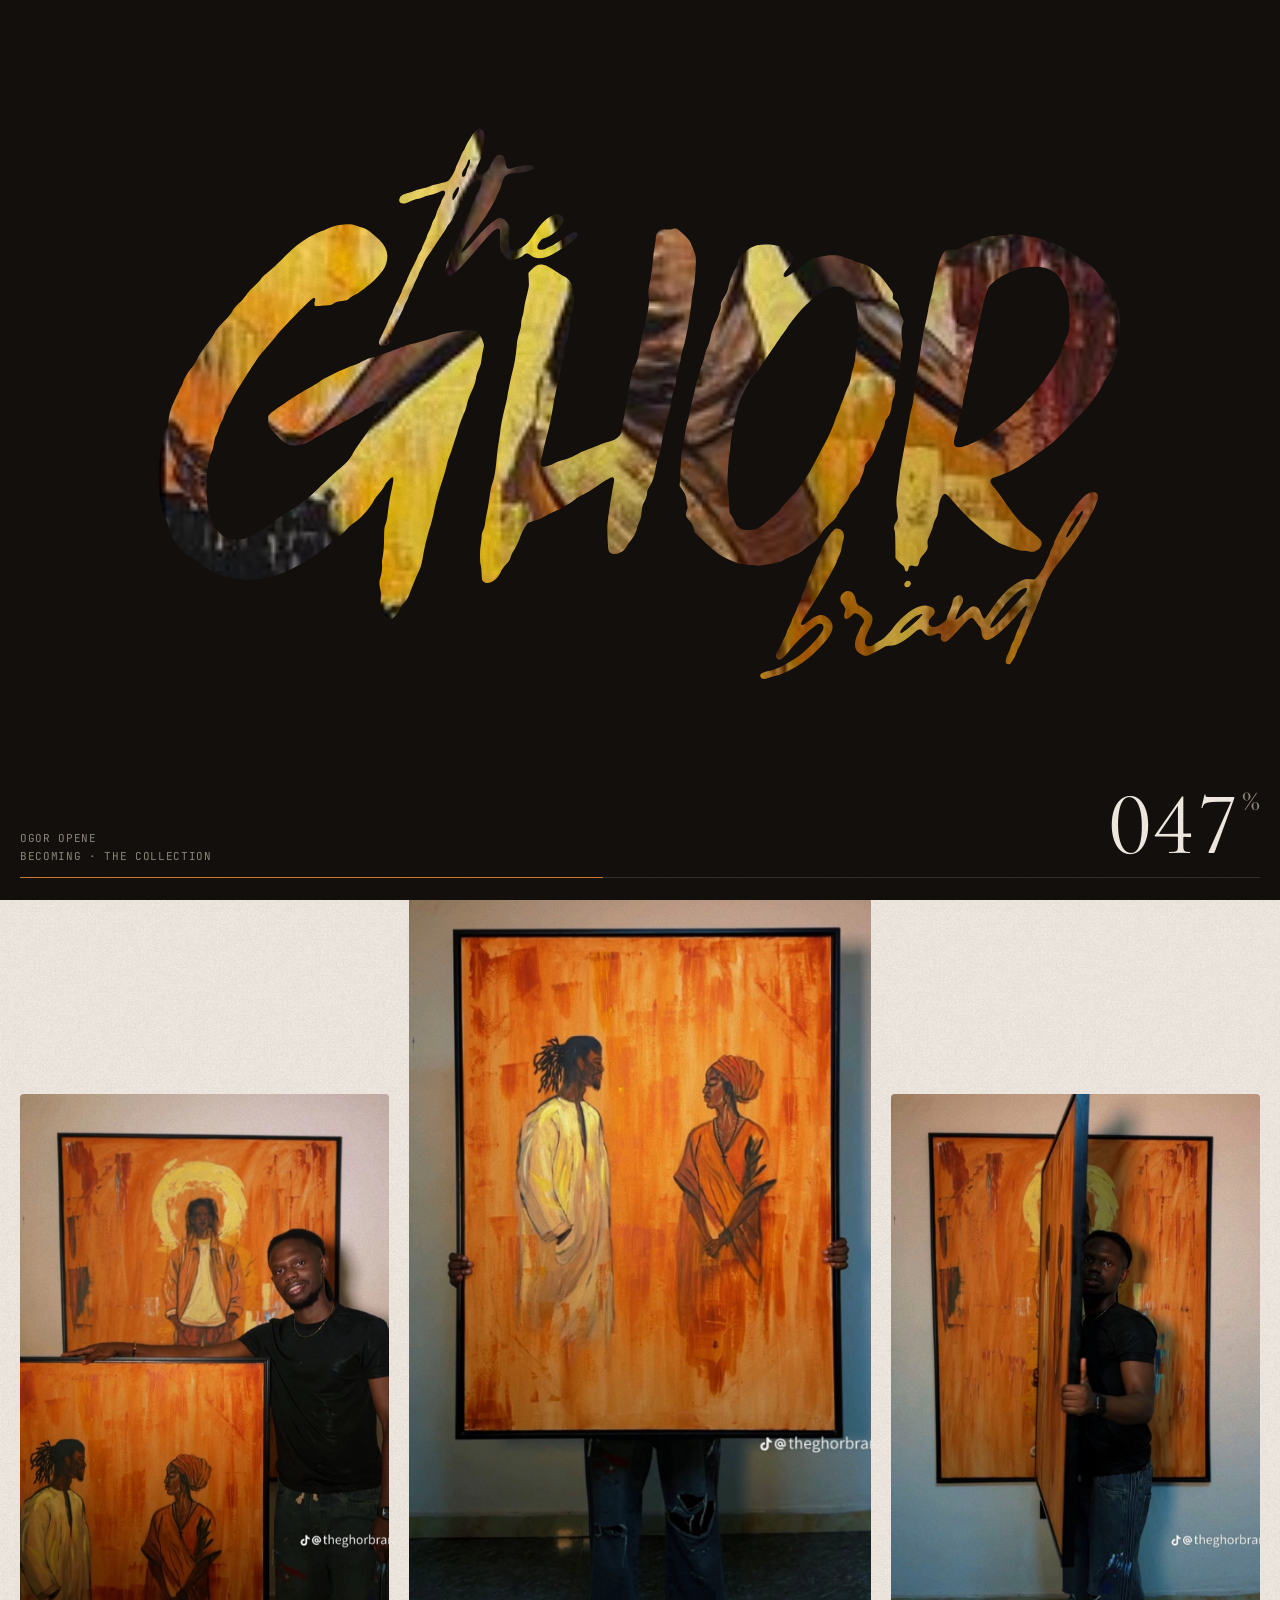
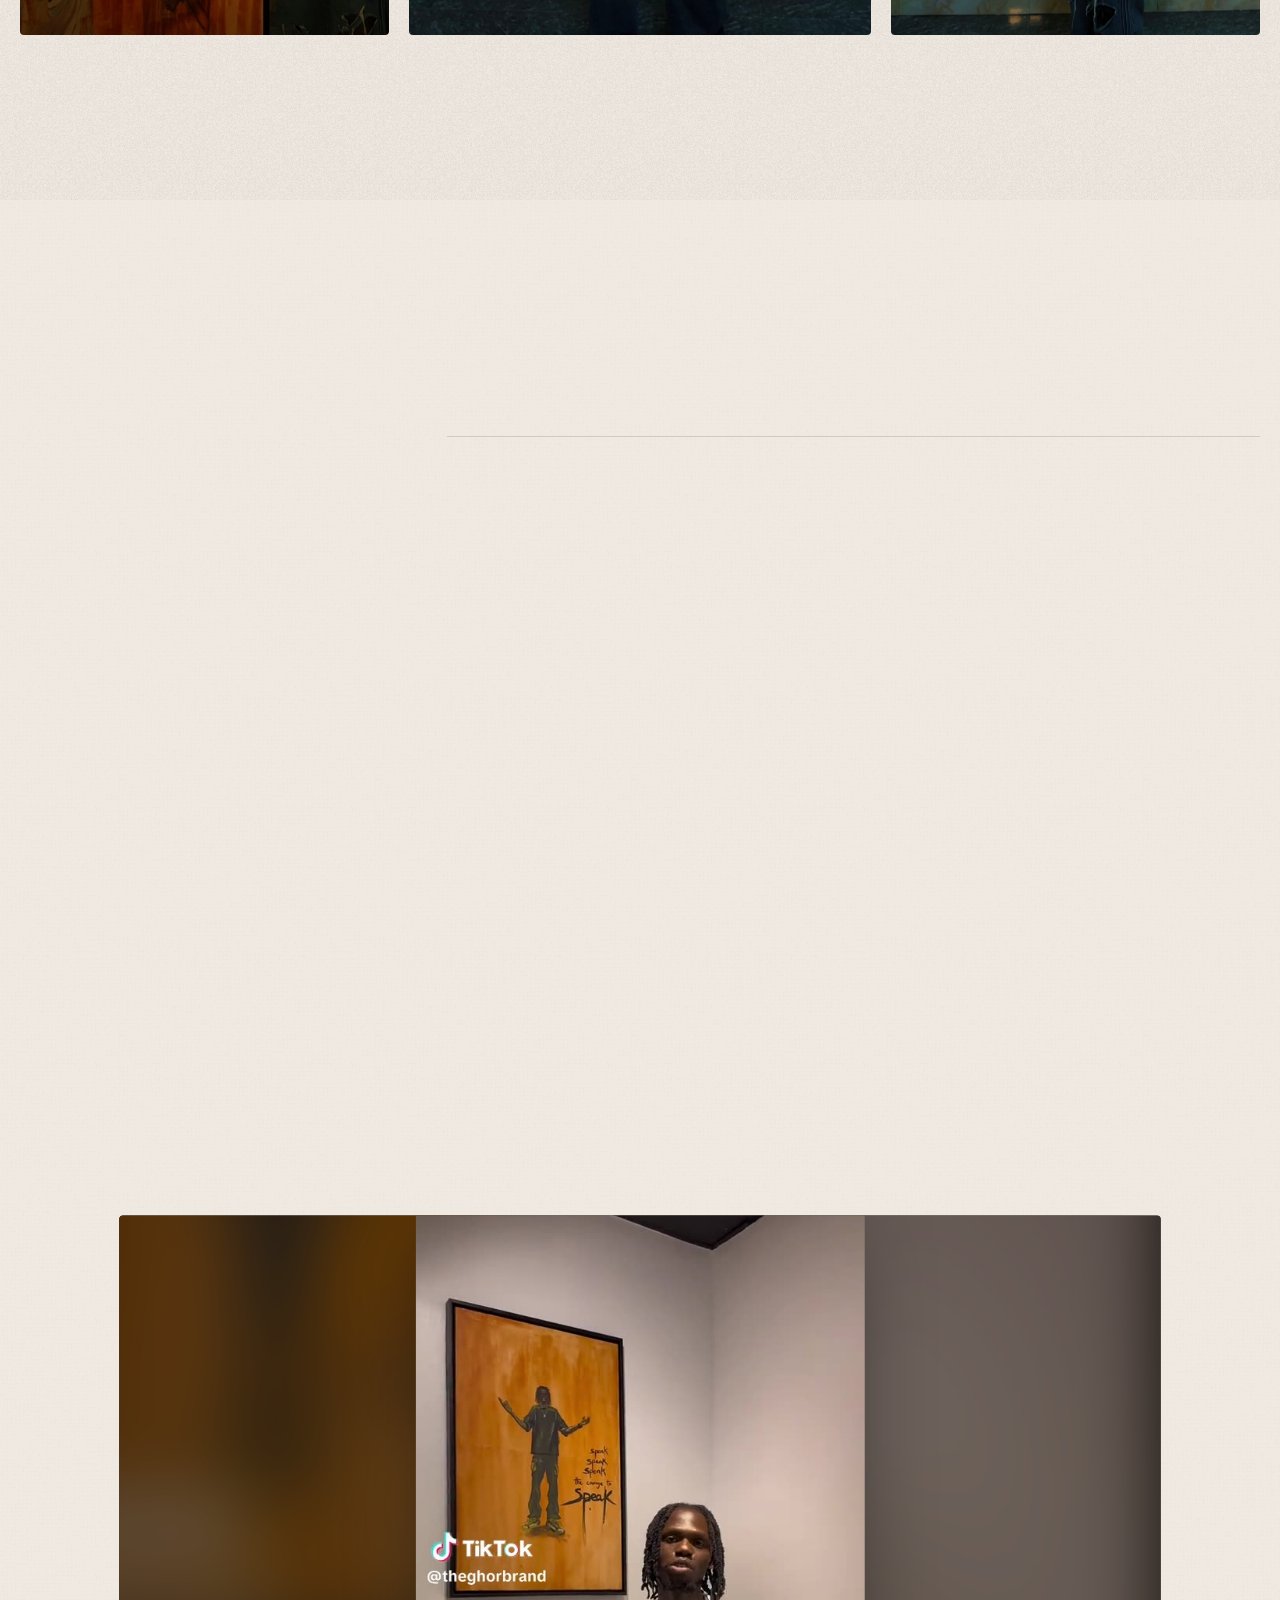
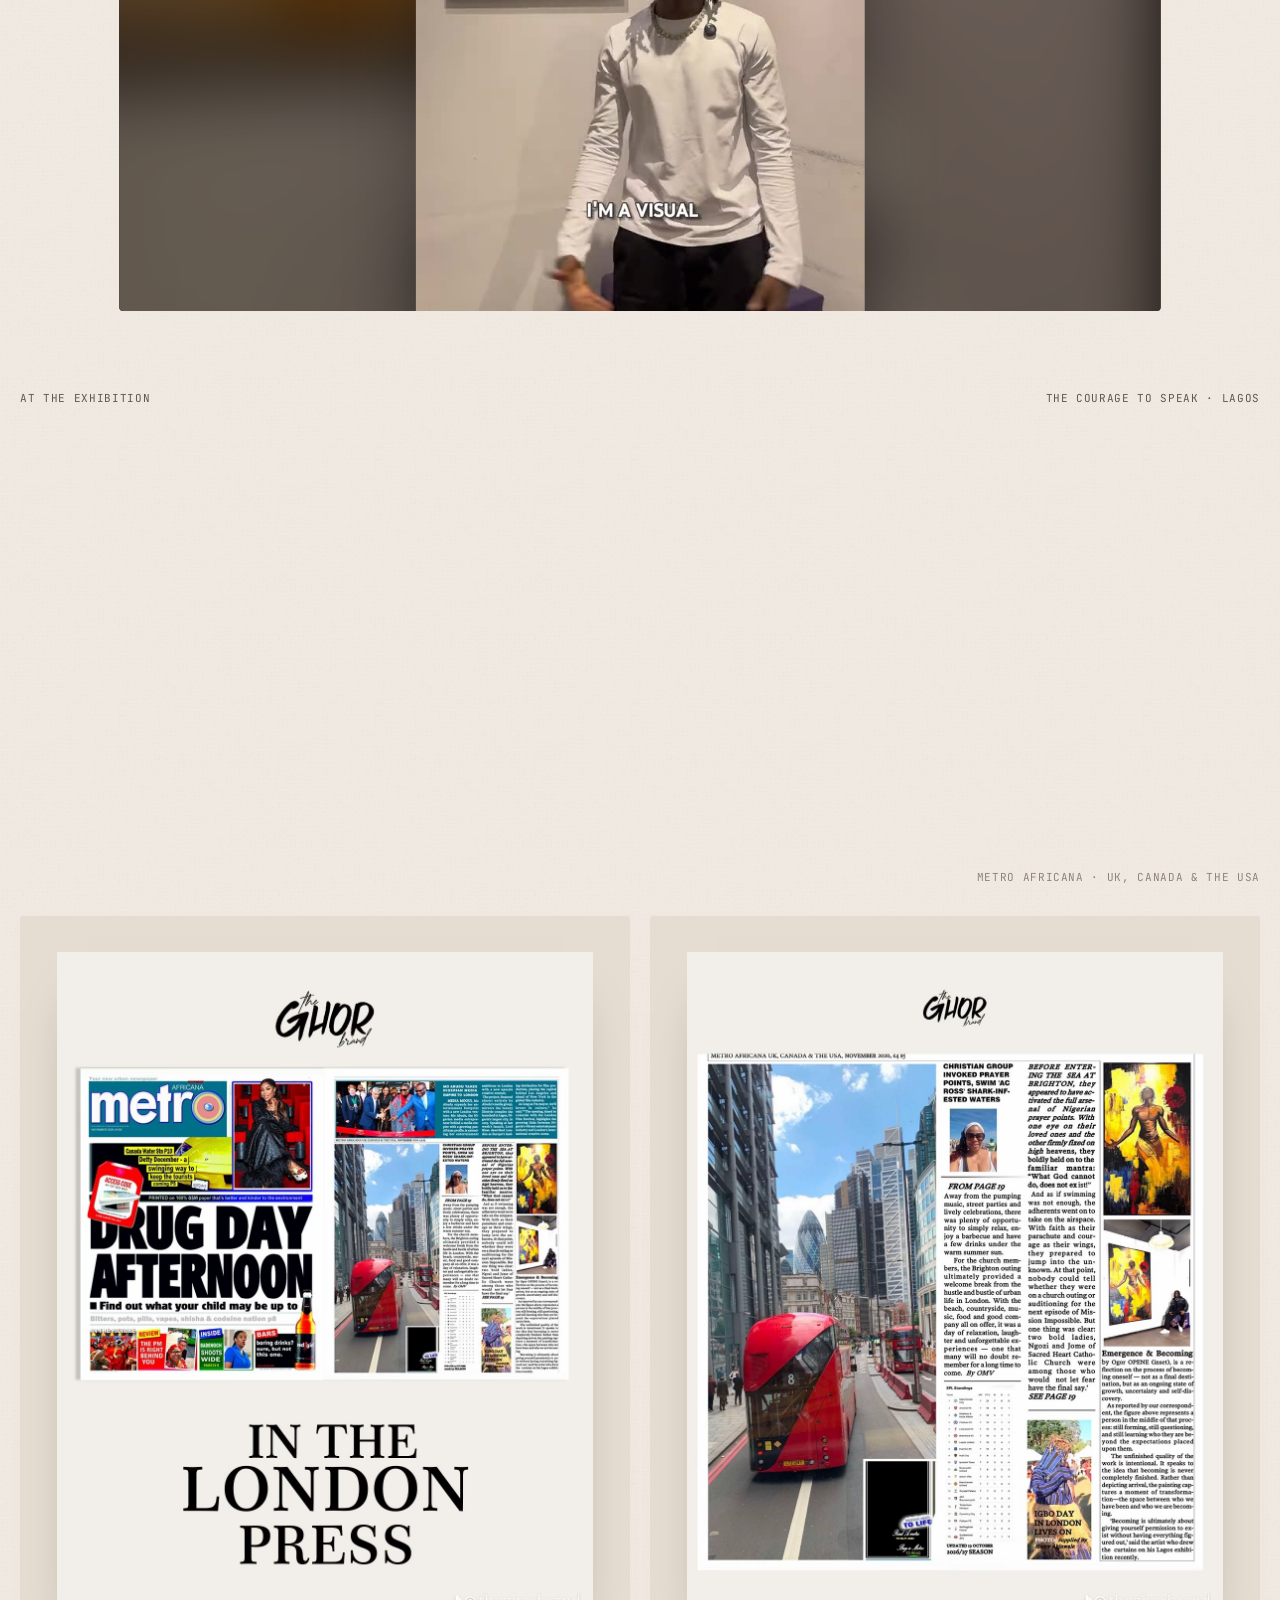
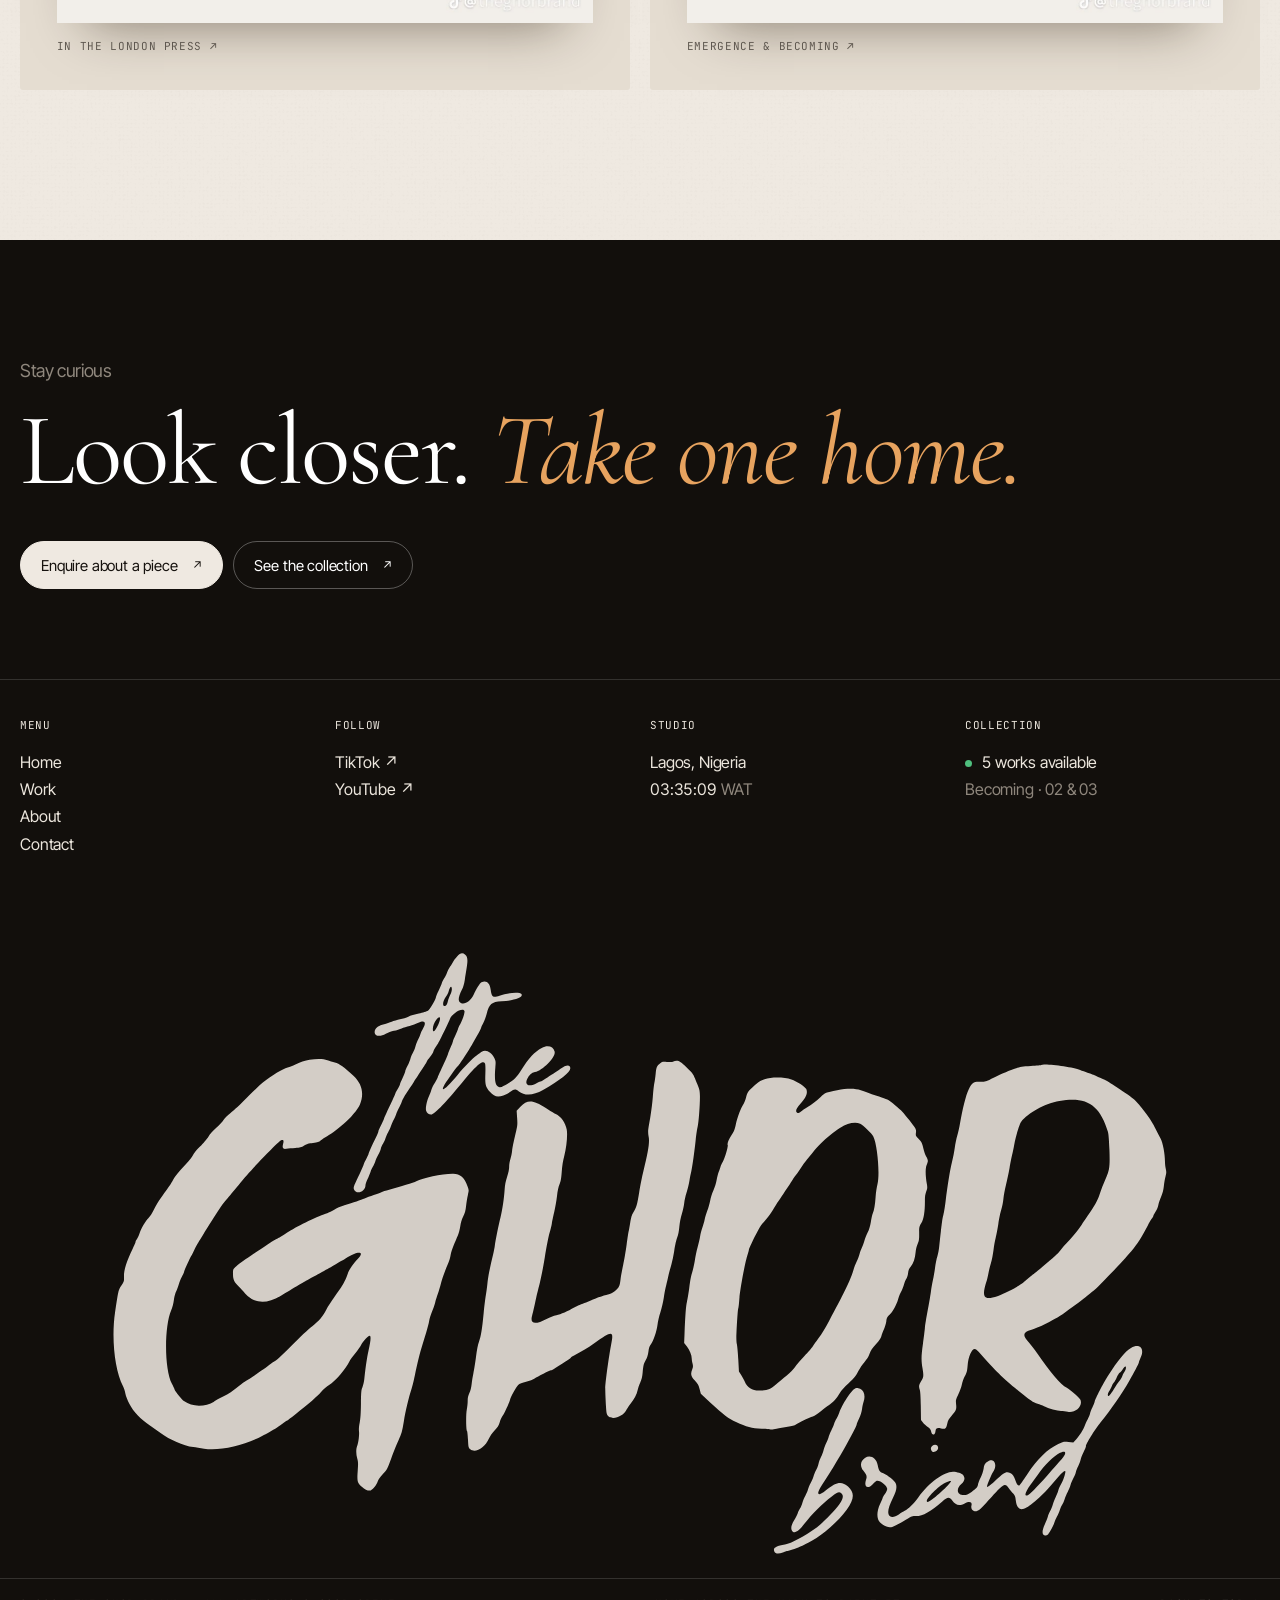
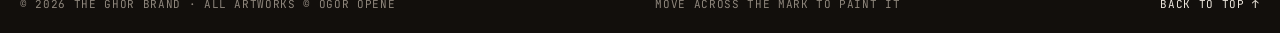
==== about.html @ 9067d816 "Build The Ghor Brand portfolio site Static site for Ogor Opene's Becoming collection: home, work (fi" ====
<!DOCTYPE html>
<html lang="en">
<head>
  <meta charset="utf-8" />
  <meta name="viewport" content="width=device-width, initial-scale=1" />
  <title>About | The Ghor Brand</title>
  <meta name="description" content="About Ogor Opene (The Ghor Brand): a Nigerian visual artist making contemporary African art about identity, growth and the human experience." />
  <meta property="og:title" content="About | The Ghor Brand" />
  <meta property="og:description" content="About Ogor Opene (The Ghor Brand): a Nigerian visual artist making contemporary African art about identity, growth and the human experience." />
  <meta property="og:image" content="/assets/works/the-in-between.jpg" />
  <meta name="theme-color" content="#16120e" />
  <link rel="icon" href="assets/brand/favicon.svg" type="image/svg+xml" />
  <script>(function(d,s){if(s.getItem("ghor-pt"))d.classList.add("pt-in");else if(!s.getItem("ghor-seen")&&!matchMedia("(prefers-reduced-motion: reduce)").matches)d.classList.add("preload");})(document.documentElement,sessionStorage);</script>
  <link rel="preconnect" href="https://fonts.googleapis.com" />
  <link rel="preconnect" href="https://fonts.gstatic.com" crossorigin />
  <link href="https://fonts.googleapis.com/css2?family=Cormorant+Garamond:ital,wght@0,400;0,500;1,400;1,500&family=Inter+Tight:wght@300;400;500&family=JetBrains+Mono:wght@400;500&display=swap" rel="stylesheet" />
  <link rel="stylesheet" href="styles.css" />
</head>
<body data-page="about">
  <main>
    <section class="ab-hero">
      <p class="eyebrow" data-split="wipe">About · Ogor Opene</p>
      <h1 class="ab-title" data-split="wipe" style="margin-top:28px">Still forming. <em>Still questioning.</em></h1>
      <div class="ab-lead-wrap">
        <p class="label" data-split="wipe">The artist</p>
        <p class="about-lead" data-split="fill">The Ghor Brand is the studio of Ogor Opene, a Nigerian visual artist making contemporary African art about identity, growth and the human experience. His figures are caught mid-transformation, somewhere between who they have been and who they are becoming.</p>
      </div>
    </section>

    <section class="ab-photos">
      <figure class="ab-ph" data-reveal style="--i:0"><div class="ab-ph-in" data-parallax="0.06"><img src="assets/media/studio-right-on-time.jpg" alt="Ogor Opene with Right On Time and a two-figure painting" loading="lazy" /></div></figure>
      <figure class="ab-ph tall" data-reveal style="--i:1"><div class="ab-ph-in" data-parallax="0.06"><img src="assets/media/studio-hold.jpg" alt="Ogor Opene holding an orange two-figure painting" loading="lazy" /></div></figure>
      <figure class="ab-ph" data-reveal style="--i:2"><div class="ab-ph-in" data-parallax="0.06"><img src="assets/media/studio-reveal.jpg" alt="Ogor Opene turning a canvas to the wall" loading="lazy" /></div></figure>
    </section>

    <section class="stats" aria-label="At a glance">
      <div class="stat fade" data-reveal><div class="stat-n"><span data-count="80.4" data-suffix="K">0</span></div><p class="stat-l">Likes on TikTok</p></div>
      <div class="stat fade" data-reveal><div class="stat-n"><span data-count="1333" data-sep>0</span></div><p class="stat-l">Followers watching the process</p></div>
      <div class="stat fade" data-reveal><div class="stat-n"><span data-count="9" data-pad="2">00</span></div><p class="stat-l">Works in <em>Becoming</em></p></div>
      <div class="stat fade" data-reveal><div class="stat-n"><span data-count="1" data-pad="2">00</span></div><p class="stat-l">Feature in the London press</p></div>
    </section>

    <section class="roles">
      <div><p class="label" data-split="wipe">The work</p></div>
      <div class="roles-list">
        <div class="role" data-reveal><span class="mono">01</span><h3>Identity</h3><p>Who we are is not fixed. The paintings ask who we might still become.</p></div>
        <div class="role" data-reveal><span class="mono">02</span><h3>Growth</h3><p>Becoming as an ongoing state: uncertain, unfinished and honest about it.</p></div>
        <div class="role" data-reveal><span class="mono">03</span><h3>Silence</h3><p>The expectations we inherit, and the things we learn not to say.</p></div>
        <div class="role" data-reveal><span class="mono">04</span><h3>Courage</h3><p>The moment you decide that what comes after speaking is worth the risk.</p></div>
        <div class="role" data-reveal><span class="mono">05</span><h3>Material</h3><p>Acrylic, nylon and thick impasto, built up so the surface carries the story too.</p></div>
      </div>
    </section>

    <section class="studio">
      <div class="studio-frame" id="studio-frame">
        <video class="studio-bg" autoplay muted loop playsinline preload="metadata" poster="assets/media/exhibition-poster.jpg" aria-hidden="true"><source src="assets/media/exhibition.mp4" type="video/mp4" /></video>
        <video class="studio-v" autoplay muted loop playsinline preload="metadata" poster="assets/media/exhibition-poster.jpg"><source src="assets/media/exhibition.mp4" type="video/mp4" /></video>
      </div>
      <div class="studio-cap mono"><span>At the exhibition</span><span>The Courage to Speak · Lagos</span></div>
    </section>

    <section class="practice">
      <p class="label" data-split="wipe">Practice</p>
      <div class="practice-cols">
        <p data-split="wipe">The unfinished quality of the work is intentional. Rather than depicting arrival, each painting captures a moment of transformation: the space between who we have been and who we are becoming.</p>
        <p data-split="wipe">The process is shared openly, from a blank canvas to the final layer, with a community on TikTok and YouTube. <em>Becoming</em> has been released in drops, with work exhibited in Lagos and featured by Metro Africana in London.</p>
      </div>
    </section>

    <section class="press-strip">
      <div class="sec-head">
        <h2 class="h2" data-split="wipe">In the press</h2>
        <span class="mono" style="color:var(--muted)">Metro Africana · UK, Canada &amp; the USA</span>
      </div>
      <div class="press-row">
        <a class="press-card" href="assets/media/press-london.jpg" target="_blank" rel="noopener" data-reveal><img src="assets/media/press-london.jpg" alt="The Ghor Brand in the London press: Metro" loading="lazy" /><span class="mono">In the London press ↗</span></a>
        <a class="press-card" href="assets/media/press-metro.jpg" target="_blank" rel="noopener" data-reveal><img src="assets/media/press-metro.jpg" alt="Metro Africana feature: Emergence &amp; Becoming by Ogor Opene" loading="lazy" /><span class="mono">Emergence &amp; Becoming ↗</span></a>
      </div>
    </section>
  </main>

  <div id="app-footer"></div>

  <script src="assets/vendor/lenis.min.js"></script>
  <script src="assets/js/data.js"></script>
  <script src="assets/js/core.js"></script>
  <script src="assets/js/about.js"></script>
</body>
</html>
---- styles.css ----
/* =========================================================
   The Ghor Brand: styles (all pages)
   Gallery paper, bronze and ochre, a classical serif for titles.
   Signature easing: cubic-bezier(.771,.029,.189,1.007)
   ========================================================= */
:root {
  --ink: #16120e;
  --dark: #120f0c;
  --grey: #5e574f;
  --muted: #8d847a;
  --soft: #cfc5b8;
  --line: rgba(22, 18, 14, .14);
  --tag: rgba(22, 18, 14, .07);
  --paper: #efe9e1;
  --wall: #e5ddd1;
  --bronze: #94704f;
  --ochre: #d3792a;
  --live: #4fbf7e;
  --pad: 20px;
  --headH: 64px;
  --ease: cubic-bezier(.771, .029, .189, 1.007);
  --expo: cubic-bezier(.19, 1, .22, 1);
  --sans: "Inter Tight", "Helvetica Neue", Helvetica, Arial, sans-serif;
  --serif: "Cormorant Garamond", "Cormorant", Georgia, "Times New Roman", serif;
  --mono: "JetBrains Mono", ui-monospace, Menlo, monospace;
  --logo: url("assets/brand/ghor-logo.svg");
  --logoR: 1595 / 917;
}

@property --hovp { syntax: "<number>"; inherits: false; initial-value: 0; }
@property --fill { syntax: "<number>"; inherits: false; initial-value: 0; }

* { box-sizing: border-box; margin: 0; padding: 0; }
html { -webkit-text-size-adjust: 100%; scrollbar-width: none; }
html::-webkit-scrollbar { display: none; }
html.lenis, html.lenis body { height: auto; }
.lenis.lenis-smooth { scroll-behavior: auto !important; }
.lenis.lenis-stopped { overflow: hidden; }
body {
  font-family: var(--sans); color: var(--ink);
  background: var(--paper) url("assets/texture/canvas.png") repeat;
  background-size: 256px 256px;
  background-blend-mode: normal;
  letter-spacing: -0.01em;
  -webkit-font-smoothing: antialiased; -moz-osx-font-smoothing: grayscale;
}
img, video { display: block; max-width: 100%; }
[hidden] { display: none !important; }
a { color: inherit; text-decoration: none; }
button, input, select, textarea { font: inherit; color: inherit; }
button { background: none; border: 0; cursor: pointer; }
em { font-family: var(--serif); font-style: italic; }
.mono { font-family: var(--mono); font-size: 11px; letter-spacing: .06em; text-transform: uppercase; }
.label { color: var(--muted); font-size: 18px; letter-spacing: -0.02em; }
.h2 { font-family: var(--serif); font-size: clamp(34px, 3.4vw, 56px); font-weight: 400; letter-spacing: -0.02em; line-height: .98; }
.h2 em, .page-title em, .ab-title em, .ct-title em, .f-title em, .hero-title em, .piece-title em, .feature-title em { color: var(--bronze); }
.eyebrow { font-family: var(--mono); font-size: 11px; letter-spacing: .08em; text-transform: uppercase; color: var(--muted); }

/* ---------- The Ghor mark (SVG used as a mask so it takes currentColor) ---------- */
.logo {
  display: inline-block; aspect-ratio: var(--logoR); height: 40px; background: currentColor;
  -webkit-mask: var(--logo) center / contain no-repeat; mask: var(--logo) center / contain no-repeat;
}

/* ---------- Film grain ---------- */
.grain {
  position: fixed; inset: -100%; z-index: 200; pointer-events: none; opacity: .045; mix-blend-mode: multiply;
  background: url("assets/texture/grain.png") repeat; background-size: 180px;
  animation: grain .9s steps(6) infinite;
}
@keyframes grain {
  0% { transform: translate(0, 0); } 17% { transform: translate(-3%, 2%); } 33% { transform: translate(2%, -4%); }
  50% { transform: translate(-4%, -1%); } 67% { transform: translate(3%, 3%); } 83% { transform: translate(-1%, 4%); } 100% { transform: translate(0, 0); }
}

/* ---------- Buttons ---------- */
.btn {
  display: inline-flex; align-items: center; gap: 14px; height: 48px; padding: 0 20px;
  font-size: 15px; border-radius: 999px; white-space: nowrap;
  background: var(--ink); color: #fff; border: 1px solid var(--ink);
  transition: background-color .3s var(--ease), color .3s var(--ease), border-color .3s var(--ease);
}
.btn i { font-style: normal; font-size: 12px; transition: transform .5s var(--expo); }
.btn:hover i { transform: translate(3px, -3px); }
.btn:hover { background: var(--bronze); border-color: var(--bronze); }
.btn-ghost { background: transparent; color: var(--ink); border-color: var(--line); }
.btn-ghost:hover { background: var(--ink); border-color: var(--ink); color: #fff; }
.btn-light { background: var(--paper); color: var(--ink); border-color: var(--paper); }
.btn-light:hover { background: var(--ochre); border-color: var(--ochre); color: #fff; }
.btn-ghost-light { background: transparent; color: #fff; border-color: rgba(255,255,255,.3); }
.btn-ghost-light:hover { background: #fff; border-color: #fff; color: var(--ink); }
.btn-glass { background: rgba(255,255,255,.12); color: #fff; backdrop-filter: blur(10px); -webkit-backdrop-filter: blur(10px); border-color: rgba(255,255,255,.25); }
.btn-glass:hover { background: #fff; border-color: #fff; color: var(--ink); }

/* ---------- Line wipe ---------- */
.w { white-space: nowrap; }
.ln { display: block; position: relative; }
.ln-i {
  display: block;
  clip-path: inset(-0.2em -0.1em 105% -0.1em);
  transform: translateY(.18em);
  transition: clip-path 1.1s var(--ease), transform 1.1s var(--ease);
  transition-delay: calc(var(--i, 0) * 90ms + var(--d, 0ms));
}
.in .ln-i, .in.ln-i { clip-path: inset(-0.2em -0.1em -0.3em -0.1em); transform: none; }
[data-split="fill"] .ln { color: var(--soft); }
[data-split="fill"] .ln-f { position: absolute; inset: 0; color: var(--ink); pointer-events: none; clip-path: inset(-0.2em calc(100% - 100% * var(--fill)) -0.3em 0); }

/* ---------- Band hover ---------- */
.bnd-hov { display: inline-block; --b: .15; }
.bnd-hov.hov {
  --bB: calc(100% * var(--b)); --bS: calc(100% + 2 * var(--bB));
  clip-path: polygon(
    -10% calc(0% - var(--bB)), 110% calc(0% - var(--bB)),
    110% calc(var(--bS) * (var(--hovp) - 1.1) - var(--bB)), -10% calc(var(--bS) * (var(--hovp) - 1.1) - var(--bB)),
    -10% calc(var(--bS) * var(--hovp) - var(--bB)), 110% calc(var(--bS) * var(--hovp) - var(--bB)),
    110% calc(100% + var(--bB)), -10% calc(100% + var(--bB)));
  animation: bnd .8s var(--ease) forwards;
}
@keyframes bnd { from { --hovp: 0; } to { --hovp: 2.1; } }

[data-reveal].fade { opacity: 0; transform: translateY(24px); transition: opacity 1s var(--ease), transform 1s var(--ease); transition-delay: calc(var(--i, 0) * 90ms); }
[data-reveal].fade.in { opacity: 1; transform: none; }

/* ---------- Page transition ---------- */
.pt {
  position: fixed; inset: 0; z-index: 150; background: var(--dark); color: var(--paper); pointer-events: none;
  display: grid; place-items: center;
  clip-path: inset(100% 0 0 0);
}
.pt-logo { height: 64px; opacity: 0; transition: opacity .3s; }
.pt.cover { clip-path: inset(0 0 0 0); transition: clip-path .7s var(--ease); pointer-events: auto; }
.pt.cover .pt-logo { opacity: 1; transition-delay: .35s; }
html.pt-in .pt { clip-path: inset(0 0 0 0); }
html.pt-in .pt .pt-logo { opacity: 1; }
.pt.open { clip-path: inset(0 0 100% 0); transition: clip-path .9s var(--ease) .1s; }

/* ---------- Nav ---------- */
.nav {
  position: fixed; inset: 0 0 auto 0; z-index: 60; height: var(--headH);
  display: flex; justify-content: space-between; align-items: center;
  padding: 0 var(--pad); color: #fff; mix-blend-mode: difference;
  transition: transform .8s var(--ease), opacity .8s var(--ease);
}
.is-loading .nav { opacity: 0; transform: translateY(-10px); }
html.nav-hide .nav { transform: translateY(calc(-1 * var(--headH))); transition: transform .45s var(--ease); }
.nav-logo { display: block; line-height: 0; transition: transform .6s var(--expo); }
.nav-logo:hover { transform: rotate(-3deg) scale(1.04); }
.nav-logo .logo { height: 42px; }
.nav-toggle { display: inline-flex; align-items: center; gap: 12px; height: 40px; padding: 0 2px; font-size: 15px; color: inherit; }
.nav-toggle-t { display: inline-block; min-width: 44px; text-align: left; }
.burger { position: relative; width: 24px; height: 12px; display: block; }
.burger i { position: absolute; right: 0; height: 1.5px; background: currentColor; border-radius: 2px; transition: transform .6s var(--ease), width .5s var(--ease), top .5s var(--ease); }
.burger i:nth-child(1) { top: 0; width: 100%; }
.burger i:nth-child(2) { top: calc(100% - 1.5px); width: 62%; }
.nav-toggle:hover .burger i:nth-child(2) { width: 100%; }
.nav-toggle:hover .burger i:nth-child(1) { width: 62%; }
.menu-open .burger i { width: 100% !important; top: calc(50% - .75px); }
.menu-open .burger i:nth-child(1) { transform: rotate(45deg); }
.menu-open .burger i:nth-child(2) { transform: rotate(-45deg); }

/* ---------- Menu overlay ---------- */
.menu {
  position: fixed; inset: 0; z-index: 55; color: #f1ebe2; background: var(--dark);
  display: grid; grid-template-rows: 1fr auto auto; gap: 28px;
  padding: calc(var(--headH) + 28px) var(--pad) 22px;
  clip-path: inset(0 0 100% 0); visibility: hidden; overflow-y: auto; overscroll-behavior: contain;
  transition: clip-path .9s var(--ease), visibility 0s .9s;
}
.menu::before {
  content: ""; position: absolute; inset: -20%; z-index: -1; opacity: .25;
  background: radial-gradient(circle at 75% 40%, rgba(211,121,42,.6), transparent 55%), radial-gradient(circle at 15% 90%, rgba(148,112,79,.6), transparent 50%);
  filter: blur(40px);
}
.menu.open { clip-path: inset(0 0 0 0); visibility: visible; transition: clip-path .9s var(--ease), visibility 0s; }
.menu-grid { display: grid; grid-template-columns: 1.25fr 1fr; gap: 40px; min-height: 0; }
.menu-links { display: flex; flex-direction: column; justify-content: center; border-top: 1px solid rgba(255,255,255,.14); }
.menu-links a { display: grid; grid-template-columns: 56px 1fr auto; align-items: baseline; gap: 12px; padding: min(12px, 1.2vh) 0; border-bottom: 1px solid rgba(255,255,255,.14); transition: opacity .5s var(--ease); }
.menu-links a.dim { opacity: .28; }
.ml-i { color: #8f877d; }
.ml-t { display: block; font-family: var(--serif); font-size: clamp(44px, min(8.5vw, 11vh), 144px); letter-spacing: -0.02em; line-height: .95; padding-bottom: .06em; }
.ml-tt { display: inline-block; padding-right: .08em; clip-path: inset(-.2em -.3em 100% -.1em); transform: translateY(.35em); transition: clip-path 1s var(--ease), transform 1s var(--ease), translate .6s var(--expo); transition-delay: calc(.25s + var(--i) * 80ms), calc(.25s + var(--i) * 80ms), 0s; }
.menu.open .ml-tt { clip-path: inset(-.2em -.3em -.3em -.1em); transform: none; }
.menu-links a:hover .ml-tt { translate: 1.2rem 0; font-style: italic; }
.menu-links a.cur .ml-t::after { content: ""; display: inline-block; width: .12em; height: .12em; border-radius: 50%; background: var(--ochre); margin-left: .12em; vertical-align: .6em; }
.ml-s { color: #8f877d; opacity: 0; transform: translateY(8px); transition: opacity .6s var(--ease), transform .6s var(--ease); transition-delay: calc(.45s + var(--i) * 80ms); }
.menu.open .ml-s { opacity: 1; transform: none; }
.menu-preview { position: relative; min-height: 0; }
.mp { position: absolute; inset: 0; margin: 0; overflow: hidden; border-radius: 4px; clip-path: inset(100% 0 0 0 round 4px); transition: clip-path .9s var(--ease); background: #1d1813; }
.mp-bg { position: absolute; inset: -10%; background-size: cover; background-position: center; filter: blur(30px) brightness(.55) saturate(1.2); }
.mp img { position: absolute; inset: 8% 10%; width: 80%; height: 84%; object-fit: contain; transform: scale(1.1); filter: drop-shadow(0 30px 40px rgba(0,0,0,.5)); transition: transform 1.4s var(--ease); }
.mp figcaption { position: absolute; left: 14px; bottom: 12px; color: #fff; }
.menu.open .mp.act { clip-path: inset(0 0 0 0 round 4px); z-index: 1; transition-delay: .2s; }
.menu.open .mp.act img { transform: scale(1); transition-delay: .2s; }
.menu-strip { overflow: hidden; }
.menu-h { color: #8f877d; margin-bottom: 12px; }
.ms-row { display: grid; grid-template-columns: repeat(6, 1fr); gap: 10px; }
.ms { position: relative; display: block; height: clamp(70px, 14vh, 150px); overflow: hidden; border-radius: 3px; background: #241d17; opacity: 0; transform: translateY(24px); transition: opacity .8s var(--ease), transform .8s var(--ease); transition-delay: calc(.5s + var(--i) * 60ms); }
.menu.open .ms { opacity: 1; transform: none; }
.ms img { width: 100%; height: 100%; object-fit: cover; transition: scale .8s var(--ease); }
.ms span { position: absolute; left: 8px; bottom: 6px; right: 8px; color: #fff; font-size: 9.5px; opacity: 0; transform: translateY(4px); transition: opacity .4s var(--ease), transform .4s var(--ease); white-space: nowrap; overflow: hidden; text-overflow: ellipsis; text-shadow: 0 1px 8px rgba(0,0,0,.7); }
.ms:hover img { scale: 1.06; }
.ms:hover span { opacity: 1; transform: none; }
.menu-foot { display: flex; justify-content: space-between; align-items: center; gap: 16px 28px; flex-wrap: wrap; border-top: 1px solid rgba(255,255,255,.14); padding-top: 18px; opacity: 0; transition: opacity .8s var(--ease) .6s; }
.menu.open .menu-foot { opacity: 1; }
.mf-links, .mf-meta { display: flex; gap: 22px; flex-wrap: wrap; color: #d6cfc5; }
.mf-meta { color: #8f877d; }
.mf-meta [data-clock] { color: #d6cfc5; font-variant-numeric: tabular-nums; }

/* ---------- Preloader ---------- */
html.preload body::before { content: ""; position: fixed; inset: 0; z-index: 170; background: var(--dark); }
.pl { position: fixed; inset: 0; z-index: 180; background: var(--dark); color: #f1ebe2; display: grid; grid-template-rows: 1fr auto auto; padding: 22px var(--pad); clip-path: inset(0 0 0 0); }
.pl.wipe { clip-path: inset(0 0 100% 0); transition: clip-path 1.05s var(--ease); }
.pl-mark { align-self: center; justify-self: center; width: min(78vw, 62vh * 1.74); aspect-ratio: var(--logoR); position: relative; overflow: hidden; }
.pl-paint {
  position: absolute; inset: 0; background: var(--paint) center / cover no-repeat, var(--ochre);
  -webkit-mask: var(--logo) center / contain no-repeat; mask: var(--logo) center / contain no-repeat;
  transform: translateY(105%) rotate(4deg); transition: transform 1.2s var(--ease) .1s;
}
.pl.in .pl-paint { transform: none; }
.pl.out .pl-paint { transform: translateY(-110%) rotate(-3deg); transition: transform .9s var(--ease); }
.pl-foot { display: flex; justify-content: space-between; align-items: flex-end; gap: 20px; padding-bottom: 14px; opacity: 0; transition: opacity .8s var(--ease) .5s; }
.pl.in .pl-foot { opacity: 1; }
.pl.out .pl-foot { opacity: 0; transition: opacity .4s var(--ease); }
.pl-meta { display: flex; flex-direction: column; gap: 4px; color: #8f877d; }
.pl-count { font-family: var(--serif); font-size: clamp(48px, 7vw, 108px); line-height: .85; font-variant-numeric: tabular-nums lining-nums; }
.pl-pc { font-size: .35em; vertical-align: top; margin-left: .1em; color: #8f877d; }
.pl-bar { height: 1px; background: rgba(255,255,255,.14); overflow: hidden; }
.pl-bar i { display: block; height: 100%; background: var(--ochre); transform: scaleX(0); transform-origin: left; }

/* ---------- Home: intro / hero / reel ---------- */
.intro { position: relative; height: 230vh; }
.intro-pin { position: sticky; top: 0; height: 100vh; height: 100lvh; overflow: hidden; }
.hero {
  position: absolute; inset: 0; background: var(--dark); overflow: hidden; color: #fff;
  clip-path: inset(var(--ht, 0%) var(--hr, 0%) var(--hb, 0%) var(--hl, 0%) round var(--hrad, 0px));
}
.hero-bg { position: absolute; inset: -8%; width: 116%; height: 116%; object-fit: cover; filter: blur(38px) brightness(.5) saturate(1.25); }
.hero-shade { position: absolute; inset: 0; background: linear-gradient(90deg, rgba(18,15,12,.75), rgba(18,15,12,.15) 70%), linear-gradient(180deg, rgba(0,0,0,.25), transparent 30%, transparent 70%, rgba(0,0,0,.45)); }
.hero-film {
  position: absolute; right: 19vw; top: 50%; height: min(76vh, 760px); aspect-ratio: 9 / 16; overflow: hidden; border-radius: 6px;
  transform: translate3d(0, calc(-50% + var(--fy, 0px)), 0); box-shadow: 0 40px 80px -30px rgba(0,0,0,.7);
  opacity: 0; transition: opacity 1.2s var(--ease) .3s;
}
html:not(.is-loading) .hero-film { opacity: 1; }
.hero-video { width: 100%; height: 100%; object-fit: cover; }
.hero-film-cap { position: absolute; left: 12px; bottom: 10px; color: rgba(255,255,255,.85); }
.hero-content { position: absolute; left: var(--pad); bottom: 13vh; width: min(52vw, 800px); display: flex; flex-direction: column; align-items: flex-start; gap: 26px; }
.hero-eyebrow { font-family: var(--mono); font-size: 11px; letter-spacing: .1em; text-transform: uppercase; color: rgba(255,255,255,.75); }
.hero-title { font-family: var(--serif); font-weight: 400; font-size: clamp(52px, 7.4vw, 128px); line-height: .9; letter-spacing: -0.025em; }
.hero-title em { color: #e7a35f; }
.hero-sub { font-size: clamp(17px, 1.4vw, 21px); line-height: 1.35; color: rgba(255,255,255,.8); max-width: 480px; }
.hero-btns { display: flex; gap: 10px; flex-wrap: wrap; opacity: 0; transform: translateY(14px); transition: opacity 1s var(--ease) .5s, transform 1s var(--ease) .5s; }
.hero-content.in .hero-btns { opacity: 1; transform: none; }
.hero-scroll { position: absolute; left: var(--pad); bottom: var(--pad); display: flex; align-items: center; gap: 10px; opacity: var(--so, 1); }
.hero-scroll i { display: block; width: 1px; height: 34px; background: rgba(255,255,255,.35); position: relative; overflow: hidden; }
.hero-scroll i::after { content: ""; position: absolute; inset: 0; background: #fff; animation: scrollLine 1.8s var(--ease) infinite; }
@keyframes scrollLine { 0% { transform: translateY(-100%); } 60%, 100% { transform: translateY(100%); } }
.reel {
  position: absolute; left: 0; top: 0; overflow: hidden; color: #fff; background: #1d1813;
  width: var(--rw, 168px); height: var(--rh, 210px);
  transform: translate3d(var(--rx, 0px), var(--ry, 0px), 0); border-radius: var(--rr, 2px);
  clip-path: inset(0 0 calc(100% * (1 - var(--rv, 1))) 0); transition: clip-path .9s var(--ease);
}
.is-loading .reel { --rv: 0; }
.reel-media { position: absolute; inset: 0; }
.rm { position: absolute; inset: 0; margin: 0; visibility: hidden; }
.rm.act { visibility: visible; }
.rm-bg { position: absolute; inset: -10%; background-size: cover; background-position: center; filter: blur(calc(6px + 26px * var(--rp, 0))) brightness(calc(.85 - .4 * var(--rp, 0))) saturate(1.2); }
.rm img { position: absolute; inset: calc(10% + 2% * var(--rp, 0)) 10%; width: 80%; height: calc(80% - 4% * var(--rp, 0)); object-fit: contain; filter: drop-shadow(0 30px 40px rgba(0,0,0,.45)); transform: scale(1.06); }
.rm.act img { animation: kb 2.6s linear forwards; }
@keyframes kb { from { transform: scale(1.06); } to { transform: scale(1); } }
.reel-label { position: absolute; z-index: 2; left: var(--pad); top: 18px; font-family: var(--serif); font-size: clamp(22px, 2.4vw, 36px); white-space: nowrap; opacity: var(--rl, 0); }
.reel-title { position: absolute; z-index: 2; left: var(--pad); bottom: 16px; opacity: var(--rl, 0); }
.reel-count { position: absolute; z-index: 2; right: 14px; top: 14px; opacity: var(--rl, 0); }

/* ---------- Stats ---------- */
.stats { display: grid; grid-template-columns: repeat(4, 1fr); gap: 20px; padding: 120px var(--pad) 0; }
.stat { border-top: 1px solid var(--ink); padding-top: 16px; }
.stat-n { font-family: var(--serif); font-size: clamp(56px, 7vw, 112px); line-height: .95; font-weight: 400; font-variant-numeric: tabular-nums lining-nums; }
.stat-l { margin-top: 10px; color: var(--grey); font-size: 15px; }

/* ---------- About teaser ---------- */
.about { display: grid; grid-template-columns: 1fr 2fr; gap: 20px; padding: 150px var(--pad) 160px; }
.about-cycle { position: relative; height: 20px; margin-top: 36px; font-size: 13px; color: var(--bronze); }
.about-cycle span { position: absolute; left: 0; top: 0; clip-path: inset(0 0 100% 0); transform: translateY(6px); transition: clip-path .7s var(--ease), transform .7s var(--ease); white-space: nowrap; }
.about-cycle span.act { clip-path: inset(0 0 -10% 0); transform: none; }
.about-cycle span.leave { clip-path: inset(100% 0 0 0); transform: translateY(-6px); }
.about-lead { font-family: var(--serif); font-size: clamp(30px, 3.3vw, 52px); line-height: 1.06; letter-spacing: -0.015em; max-width: 1000px; }
.about-sub { margin-top: 48px; font-size: clamp(18px, 1.6vw, 24px); line-height: 1.3; letter-spacing: -0.02em; color: var(--muted); max-width: 760px; }
.about-more { margin-top: 44px; }

/* ---------- Section heads ---------- */
.sec-head { display: flex; justify-content: space-between; align-items: flex-end; gap: 20px; padding: 0 var(--pad) 32px; flex-wrap: wrap; }
.sec-head .count { color: var(--muted); font-family: var(--mono); font-size: 11px; margin-left: 8px; vertical-align: top; }
.sec-k { color: var(--muted); margin-bottom: 14px; }

/* ---------- Currency switch ---------- */
.cur-switch { display: flex; gap: 2px; flex-wrap: wrap; }
.cur-switch .chip { height: 30px; padding: 0 10px; }

/* ---------- Cards: painting hung on a wall panel ---------- */
.work { padding: 0 0 140px; }
.grid { display: grid; grid-template-columns: repeat(3, 1fr); gap: 72px 20px; padding: 0 var(--pad); }
.grid-cta { display: flex; justify-content: center; padding-top: 80px; }
.card { cursor: pointer; display: block; }
.card-media { position: relative; overflow: hidden; background: var(--wall); aspect-ratio: 4 / 5; border-radius: 3px; clip-path: inset(100% 0 0 0 round 3px); transition: clip-path 1.3s var(--ease); }
.card.in .card-media { clip-path: inset(0 0 0 0 round 3px); }
.card-media::before { /* soft gallery light from above */
  content: ""; position: absolute; inset: 0; background: radial-gradient(ellipse 70% 45% at 50% 0%, rgba(255,250,240,.75), transparent 70%); pointer-events: none;
}
.card-wall { position: absolute; inset: 12% 15%; display: grid; place-items: center; transform: translate3d(0, var(--py, 0px), 0); }
.card-wall img { max-width: 100%; max-height: 100%; width: auto; height: auto; box-shadow: 0 1px 2px rgba(0,0,0,.12), 0 26px 40px -18px rgba(40,25,10,.55); transition: transform .9s var(--ease), box-shadow .9s var(--ease); }
.card:hover .card-wall img { transform: translateY(-6px) scale(1.025); box-shadow: 0 1px 2px rgba(0,0,0,.12), 0 40px 50px -20px rgba(40,25,10,.6); }
.card-info { display: flex; justify-content: space-between; align-items: flex-start; gap: 16px; padding-top: 18px; }
.card-info h3 { font-family: var(--serif); font-size: clamp(24px, 2vw, 32px); font-weight: 400; line-height: 1; transition: color .3s var(--ease); }
.card:hover .card-info h3 { color: var(--bronze); font-style: italic; }
.card-sub { color: var(--muted); margin-top: 8px; }
.card-price { font-family: var(--mono); font-size: 13px; white-space: nowrap; padding-top: 4px; }
.status { position: absolute; z-index: 2; top: 12px; left: 12px; font-family: var(--mono); font-size: 10px; letter-spacing: .08em; text-transform: uppercase; padding: 7px 10px 7px 22px; border-radius: 99px; background: rgba(239,233,225,.9); line-height: 1; }
.status::before { content: ""; position: absolute; left: 10px; top: 50%; width: 6px; height: 6px; margin-top: -3px; border-radius: 50%; background: var(--live); }
.status.s-sold { background: var(--ink); color: #fff; }
.status.s-sold::before { background: #c0392b; }
.status.s-enquire::before { background: var(--ochre); }
.dot { display: inline-block; width: 6px; height: 6px; border-radius: 50%; margin-right: 8px; vertical-align: 1px; background: var(--live); }
.dot.s-sold { background: #c0392b; } .dot.s-enquire { background: var(--ochre); }

/* ---------- Feature / press ---------- */
.feature { display: grid; grid-template-columns: 1fr 1fr; gap: 60px; padding: 0 var(--pad) 160px; align-items: center; }
.feature-art { display: block; }
.feature-wall { position: relative; background: var(--wall); border-radius: 3px; display: grid; place-items: center; padding: 9% 12%; overflow: hidden; }
.feature-wall::before { content: ""; position: absolute; inset: 0; background: radial-gradient(ellipse 70% 40% at 50% 0%, rgba(255,250,240,.8), transparent 70%); }
.feature-wall img { position: relative; max-height: 74vh; width: auto; box-shadow: 0 1px 2px rgba(0,0,0,.12), 0 40px 60px -26px rgba(40,25,10,.6); transition: transform 1s var(--ease); }
.feature-art:hover img { transform: scale(1.02); }
.feature-cap { display: block; color: var(--muted); margin-top: 12px; }
.feature-art .feature-wall { clip-path: inset(100% 0 0 0 round 3px); transition: clip-path 1.3s var(--ease); }
.feature-art.in .feature-wall { clip-path: inset(0 0 0 0 round 3px); }
.feature-title { font-family: var(--serif); font-weight: 400; font-size: clamp(48px, 5.6vw, 96px); line-height: .92; letter-spacing: -0.02em; margin: 22px 0 30px; }
.feature-body { font-size: 18px; line-height: 1.5; color: #3d3833; max-width: 540px; }
.feature-quote { font-family: var(--serif); font-style: italic; font-size: clamp(26px, 2.4vw, 38px); line-height: 1.12; margin-top: 36px; padding-left: 22px; border-left: 2px solid var(--ochre); max-width: 600px; }
.feature-meta { color: var(--muted); margin-top: 18px; padding-left: 24px; }
.feature-btns { display: flex; gap: 10px; flex-wrap: wrap; margin-top: 40px; }

/* ---------- Studio films ---------- */
.films { padding: 0 0 160px; }
.films-row { display: grid; grid-template-columns: repeat(3, 1fr); gap: 20px; padding: 0 var(--pad); }
.film { margin: 0; }
.film-frame { aspect-ratio: 9 / 16; max-height: 82vh; overflow: hidden; border-radius: 4px; background: #1d1813; }
.film video { width: 100%; height: 100%; object-fit: cover; transition: scale 1s var(--ease); }
.film:hover video { scale: 1.03; }
.film figcaption { display: flex; gap: 14px; align-items: baseline; padding-top: 14px; font-size: 16px; }
.film figcaption .mono { color: var(--muted); }

/* ---------- Statements (dark slider) ---------- */
.testi { position: relative; height: 100vh; min-height: 680px; color: #fff; background: var(--dark); overflow: hidden; }
.testi-bgs { position: absolute; inset: 0; }
.testi-bg { position: absolute; inset: -10%; background-size: cover; background-position: center; opacity: 0; transform: scale(1.08); transition: opacity 1s var(--ease), transform 7s linear; filter: blur(40px) saturate(1.2); }
.testi-bg.act { opacity: 1; transform: scale(1); }
.testi::after { content: ""; position: absolute; inset: 0; background: linear-gradient(180deg, rgba(18,15,12,.72), rgba(18,15,12,.5) 40%, rgba(18,15,12,.82)); }
.testi-inner { position: relative; z-index: 2; height: 100%; display: grid; grid-template-rows: auto 1fr auto; padding: 22px var(--pad); }
.testi-top { display: flex; justify-content: space-between; color: #c9c1b6; }
.testi-stage { display: grid; grid-template-columns: 1.5fr 1fr; gap: 40px; align-items: center; min-height: 0; }
.testi-quotes { position: relative; align-self: stretch; }
.testi-q { position: absolute; left: 0; right: 0; top: 50%; translate: 0 -50%; visibility: hidden; }
.testi-q.act { visibility: visible; }
.testi-q blockquote { font-family: var(--serif); font-size: clamp(30px, 3.6vw, 60px); line-height: 1.06; letter-spacing: -0.01em; max-width: 1000px; }
.testi-q .meta { margin-top: 36px; font-size: 15px; }
.testi-q .meta a { border-bottom: 1px solid rgba(255,255,255,.4); }
.testi-art { position: relative; height: 66vh; }
.testi-art img { position: absolute; inset: 0; width: 100%; height: 100%; object-fit: contain; opacity: 0; transform: translateY(24px) scale(.97); transition: opacity .9s var(--ease), transform 1.2s var(--ease); filter: drop-shadow(0 40px 50px rgba(0,0,0,.55)); }
.testi-art img.act { opacity: 1; transform: none; }
.testi-tabs { display: flex; gap: 28px; flex-wrap: wrap; border-top: 1px solid rgba(255,255,255,.18); padding-top: 16px; }
.testi-tab { font-family: var(--mono); font-size: 12px; letter-spacing: .08em; text-transform: uppercase; color: #8f877d; transition: color .3s var(--ease); position: relative; padding-bottom: 6px; }
.testi-tab.act, .testi-tab:hover { color: #fff; }
.testi-tab i { position: absolute; left: 0; bottom: 0; height: 1px; width: 100%; background: var(--ochre); transform-origin: left; transform: scaleX(0); }
.testi-tab.act i { animation: prog var(--dur, 7s) linear forwards; }
@keyframes prog { to { transform: scaleX(1); } }

/* ---------- Process ---------- */
.process { padding: 150px var(--pad); display: grid; grid-template-columns: 1fr 2fr; gap: 20px; }
.process-intro p { color: var(--grey); font-size: 17px; line-height: 1.45; max-width: 380px; margin: 24px 0 32px; }
.steps { display: grid; grid-template-columns: 1fr 1fr; gap: 0 20px; }
.step { border-top: 1px solid var(--line); padding: 20px 0 48px; }
.step-n { font-family: var(--serif); font-size: clamp(64px, 6.5vw, 108px); line-height: .9; color: var(--soft); transition: color .6s var(--ease); font-variant-numeric: lining-nums; }
.step:hover .step-n { color: var(--ochre); }
.step h3 { font-size: 22px; font-weight: 400; letter-spacing: -0.03em; margin: 18px 0 8px; }
.step p { color: var(--grey); font-size: 15px; line-height: 1.45; max-width: 340px; }

/* ---------- Marquee ---------- */
.more .sec-head { justify-content: flex-start; align-items: flex-start; gap: 8px; }
.marquee { overflow: hidden; }
.marquee-track { display: flex; gap: 20px; width: max-content; will-change: transform; align-items: flex-end; }
.mq { position: relative; height: clamp(260px, 42vh, 460px); flex: none; overflow: hidden; border-radius: 2px; }
.mq img { height: 100%; width: auto; transition: scale .9s var(--ease); }
.mq:hover img { scale: 1.04; }
.mq span { position: absolute; left: 12px; bottom: 10px; color: #fff; font-size: 14px; opacity: 0; transform: translateY(6px); transition: opacity .5s var(--ease), transform .5s var(--ease); text-shadow: 0 1px 8px rgba(0,0,0,.6); }
.mq:hover span { opacity: 1; transform: none; }
.marquee-names { display: flex; justify-content: space-between; padding: 14px var(--pad) 120px; color: var(--muted); }

/* ---------- Footer ---------- */
.footer { position: relative; background: var(--dark); color: #fff; overflow: hidden; }
.f-cta { padding: 120px var(--pad) 90px; border-bottom: 1px solid rgba(255,255,255,.14); }
.f-label { color: #8f877d; }
.f-title { font-family: var(--serif); font-size: clamp(52px, 8vw, 140px); font-weight: 400; letter-spacing: -0.02em; line-height: .92; margin: 22px 0 44px; max-width: 1300px; }
.f-title em { color: #e7a35f !important; }
.f-btns { display: flex; gap: 10px; flex-wrap: wrap; }
.f-cols { display: grid; grid-template-columns: repeat(4, 1fr); gap: 20px; padding: 36px var(--pad) 0; font-size: 16px; line-height: 1.7; }
.f-cols a { display: table; color: #ece6dd; }
.f-cols p { color: #ece6dd; }
.f-h { color: #8f877d; margin-bottom: 14px; }
.f-muted { color: #8f877d !important; }
.f-clock { font-variant-numeric: tabular-nums; }
.f-dot { display: inline-block; width: 7px; height: 7px; border-radius: 50%; background: var(--live); margin-right: 10px; vertical-align: middle; animation: pulse 2s infinite; }
@keyframes pulse { 0% { box-shadow: 0 0 0 0 rgba(79,191,126,.5); } 70% { box-shadow: 0 0 0 9px rgba(79,191,126,0); } 100% { box-shadow: 0 0 0 0 rgba(79,191,126,0); } }
.f-word { position: relative; display: block; width: min(calc(100% - 2 * var(--pad)), 118vh); aspect-ratio: var(--logoR); margin: 70px auto 40px; cursor: crosshair; --p: 0; }
.fw-base, .fw-paint {
  position: absolute; inset: 0; pointer-events: none;
  transform: translateY(calc((1 - var(--p)) * 22%)) rotate(calc((1 - var(--p)) * -3deg)); opacity: calc(.15 + var(--p) * .85);
}
.fw-base { background: #efe9e1; -webkit-mask: var(--logo) center / contain no-repeat; mask: var(--logo) center / contain no-repeat; }
.fw-paint {
  background: var(--paint) center / cover no-repeat;
  -webkit-mask-image: var(--logo), radial-gradient(circle var(--sr, 0px) at var(--sx, 50%) var(--sy, 50%), #000 35%, rgba(0,0,0,.6) 60%, transparent 100%);
  -webkit-mask-size: contain, 100% 100%; -webkit-mask-position: center, 0 0; -webkit-mask-repeat: no-repeat;
  -webkit-mask-composite: source-in;
  mask-image: var(--logo), radial-gradient(circle var(--sr, 0px) at var(--sx, 50%) var(--sy, 50%), #000 35%, rgba(0,0,0,.6) 60%, transparent 100%);
  mask-size: contain, 100% 100%; mask-position: center, 0 0; mask-repeat: no-repeat;
  mask-composite: intersect;
}
.f-bottom { display: flex; justify-content: space-between; gap: 16px; padding: 18px var(--pad) 22px; color: #8f877d; border-top: 1px solid rgba(255,255,255,.14); flex-wrap: wrap; }
.f-bottom a { color: #ece6dd; }

/* ---------- Inner page heads ---------- */
.page-head { padding: calc(var(--headH) + 110px) var(--pad) 60px; }
.page-title { font-family: var(--serif); font-size: clamp(80px, 15vw, 260px); font-weight: 400; letter-spacing: -0.03em; line-height: .84; }
.page-intro { display: grid; grid-template-columns: 1fr 2fr; gap: 20px; margin-top: 44px; }
.page-intro p { font-size: clamp(20px, 1.9vw, 28px); line-height: 1.2; letter-spacing: -0.03em; max-width: 760px; }

/* ---------- Work page ---------- */
.controls { display: flex; justify-content: space-between; align-items: center; gap: 16px 20px; padding: 0 0 26px; border-bottom: 1px solid var(--line); margin: 0 var(--pad) 40px; flex-wrap: wrap; }
.controls-r { display: flex; gap: 18px; align-items: center; flex-wrap: wrap; }
.chips { display: flex; gap: 6px; flex-wrap: wrap; }
.chip { font-family: var(--mono); font-size: 11px; letter-spacing: .06em; text-transform: uppercase; height: 34px; padding: 0 12px; border: 1px solid var(--line); border-radius: 99px; display: inline-flex; align-items: center; gap: 8px; transition: background .3s var(--ease), color .3s var(--ease), border-color .3s var(--ease); }
.chip sup { font-size: 9px; color: var(--muted); }
.chip:hover, .chip.act { background: var(--ink); color: #fff; border-color: var(--ink); }
.chip.act sup, .chip:hover sup { color: #b5aca1; }
.view-toggle { display: flex; gap: 2px; }
.grid3 { display: grid; grid-template-columns: repeat(3, 1fr); gap: 64px 20px; padding: 0 var(--pad) 160px; transition: opacity .35s var(--ease); }
.is-swapping { opacity: 0; }
.list { padding: 0 var(--pad) 160px; transition: opacity .35s var(--ease); }
.row { display: grid; grid-template-columns: 60px 2.2fr 1fr 1fr 1fr 40px; align-items: center; gap: 20px; padding: 22px 0; border-bottom: 1px solid var(--line); position: relative; }
.row-t { font-family: var(--serif); font-size: clamp(26px, 2.6vw, 42px); line-height: 1; transition: translate .5s var(--expo), color .3s; }
.row:hover .row-t { translate: 1rem; color: var(--bronze); font-style: italic; }
.row .mono { color: var(--muted); }
.row .row-p { color: var(--ink); }
.row .arr { justify-self: end; transition: transform .5s var(--expo); }
.row:hover .arr { transform: translate(4px, -4px); }
.preview { position: fixed; z-index: 40; left: 0; top: 0; width: 240px; pointer-events: none; transform: translate3d(var(--x, 0), var(--y, 0), 0); }
.preview-in { clip-path: inset(100% 0 0 0); transition: clip-path .6s var(--ease); background: var(--wall); padding: 14px; border-radius: 3px; box-shadow: 0 30px 60px -30px rgba(0,0,0,.4); }
.preview.show .preview-in { clip-path: inset(0 0 0 0); }
.preview img { width: 100%; height: auto; max-height: 300px; object-fit: contain; }

/* ---------- Piece page ---------- */
.piece { display: grid; grid-template-columns: 1.4fr 1fr; gap: 48px; padding: calc(var(--headH) + 40px) var(--pad) 120px; align-items: start; }
.crumbs { display: flex; gap: 10px; color: var(--muted); margin-bottom: 26px; flex-wrap: wrap; }
.crumbs a:hover { color: var(--ink); }
.piece-wall { position: relative; background: var(--wall); border-radius: 3px; display: grid; place-items: center; padding: 8% 10%; min-height: calc(100vh - var(--headH) - 100px); overflow: hidden; }
.piece-wall::before { content: ""; position: absolute; inset: 0; background: radial-gradient(ellipse 70% 40% at 50% 0%, rgba(255,250,240,.8), transparent 70%); }
.piece-wall img { position: relative; max-height: 74vh; width: auto; box-shadow: 0 2px 4px rgba(0,0,0,.1), 0 40px 70px -30px rgba(40,25,10,.6); clip-path: inset(100% 0 0 0); transition: clip-path 1.3s var(--ease) .2s; }
.piece-wall.in img { clip-path: inset(0 0 0 0); }
.piece-info { position: sticky; top: calc(var(--headH) + 40px); }
.piece-idx { color: var(--muted); margin-bottom: 18px; display: block; }
.piece-title { font-family: var(--serif); font-size: clamp(48px, 5vw, 88px); font-weight: 400; letter-spacing: -0.02em; line-height: .92; }
.tags { display: flex; flex-wrap: wrap; gap: 5px; }
.tag { font-family: var(--mono); font-size: 10.5px; letter-spacing: .04em; text-transform: uppercase; color: #5d5650; background: var(--tag); padding: 8px 10px; line-height: 1; border-radius: 99px; }
.piece-desc { margin-top: 28px; font-size: 18px; line-height: 1.5; color: #3d3833; max-width: 520px; }
.price-box { margin-top: 32px; padding: 18px 18px 20px; background: rgba(255,255,255,.4); border: 1px solid var(--line); border-radius: 4px; }
.price-top { display: flex; justify-content: space-between; align-items: center; gap: 12px; flex-wrap: wrap; color: var(--muted); }
.price { font-family: var(--serif); font-size: clamp(40px, 3.6vw, 60px); line-height: 1; margin-top: 14px; font-variant-numeric: lining-nums; }
.price-box.is-sold .price { text-decoration: line-through; text-decoration-thickness: 1px; color: var(--muted); }
.price-ask { font-style: italic; color: var(--bronze); }
.specs { margin-top: 28px; border-top: 1px solid var(--line); }
.specs div { display: grid; grid-template-columns: 120px 1fr; padding: 12px 0; border-bottom: 1px solid var(--line); font-size: 15px; }
.specs dt { color: var(--muted); font-family: var(--mono); font-size: 11px; text-transform: uppercase; letter-spacing: .06em; padding-top: 3px; }
.piece-btns { display: flex; gap: 10px; flex-wrap: wrap; margin-top: 30px; }
.pager { display: flex; justify-content: space-between; gap: 16px; margin-top: 28px; }
.next { display: block; position: relative; overflow: hidden; color: #fff; height: 74vh; min-height: 480px; margin: 0 var(--pad); border-radius: 4px; background: var(--dark); }
.next-bg { position: absolute; inset: -15%; background-size: cover; background-position: center; filter: blur(36px) brightness(.5) saturate(1.2); transform: translate3d(0, var(--py, 0px), 0); }
.next img { position: absolute; right: 8%; top: 10%; height: 80%; width: auto; filter: drop-shadow(0 40px 50px rgba(0,0,0,.55)); transition: transform 1.2s var(--ease); }
.next:hover img { transform: translateY(-8px) scale(1.03); }
.next-in { position: absolute; inset: auto var(--pad) 24px var(--pad); display: flex; justify-content: space-between; align-items: flex-end; gap: 20px; }
.next-t { font-family: var(--serif); font-size: clamp(52px, 8.5vw, 150px); line-height: .9; max-width: 60vw; }
.related { padding: 150px 0 140px; }
.related .grid3 { padding-bottom: 0; }

/* ---------- About page ---------- */
.ab-hero { padding: calc(var(--headH) + 110px) var(--pad) 100px; }
.ab-title { font-family: var(--serif); font-size: clamp(64px, 11vw, 190px); font-weight: 400; letter-spacing: -0.025em; line-height: .86; max-width: 1500px; }
.ab-lead-wrap { display: grid; grid-template-columns: 1fr 2fr; gap: 20px; margin-top: 70px; }
.ab-photos { display: grid; grid-template-columns: 1fr 1.25fr 1fr; gap: 20px; padding: 0 var(--pad); align-items: end; }
.ab-ph { margin: 0; overflow: hidden; border-radius: 4px; aspect-ratio: 3 / 4.4; }
.ab-ph.tall { aspect-ratio: 3 / 4.8; }
.ab-ph-in { width: 100%; height: 100%; transform: translate3d(0, var(--py, 0px), 0) scale(1.12); }
.ab-ph img { width: 100%; height: 100%; object-fit: cover; }
.ab-ph .ab-ph-in { clip-path: inset(100% 0 0 0); transition: clip-path 1.3s var(--ease), transform 0s; transition-delay: calc(var(--i) * 120ms); }
.ab-ph.in .ab-ph-in { clip-path: inset(0 0 0 0); }
.studio { padding: 0 var(--pad) 150px; }
.studio-frame { position: relative; height: 92vh; overflow: hidden; border-radius: 4px; background: var(--dark); clip-path: inset(var(--ci, 8%) var(--ci, 8%) var(--ci, 8%) var(--ci, 8%) round 4px); }
.studio-bg { position: absolute; inset: -8%; width: 116%; height: 116%; object-fit: cover; filter: blur(36px) brightness(.5); }
.studio-v { position: absolute; left: 50%; top: 50%; height: 86%; width: auto; aspect-ratio: 9 / 16; object-fit: cover; border-radius: 4px; transform: translate(-50%, -50%) scale(var(--cs, 1.12)); box-shadow: 0 40px 80px -30px rgba(0,0,0,.7); }
.studio-cap { display: flex; justify-content: space-between; padding: 14px 0 0; color: var(--grey); }
.roles { padding: 150px var(--pad); display: grid; grid-template-columns: 1fr 2fr; gap: 20px; }
.role { display: grid; grid-template-columns: 60px 1fr 1.2fr; gap: 20px; align-items: baseline; padding: 22px 0; border-bottom: 1px solid var(--line); }
.roles-list { border-top: 1px solid var(--line); }
.role .mono { color: var(--muted); }
.role h3 { font-family: var(--serif); font-size: clamp(32px, 3.2vw, 52px); font-weight: 400; transition: translate .5s var(--expo), color .3s; }
.role:hover h3 { translate: 1rem; color: var(--bronze); font-style: italic; }
.role p { color: var(--grey); font-size: 16px; line-height: 1.45; }
.practice { display: grid; grid-template-columns: 1fr 2fr; gap: 20px; padding: 0 var(--pad) 150px; }
.practice-cols { display: grid; grid-template-columns: 1fr 1fr; gap: 40px; }
.practice-cols p { font-size: 18px; line-height: 1.5; color: #3d3833; }
.press-strip { padding: 0 0 150px; }
.press-row { display: grid; grid-template-columns: 1fr 1fr; gap: 20px; padding: 0 var(--pad); }
.press-card { display: block; background: var(--wall); border-radius: 3px; padding: 6%; position: relative; }
.press-card img { width: 100%; height: auto; box-shadow: 0 30px 50px -30px rgba(40,25,10,.5); transition: transform .9s var(--ease); }
.press-card:hover img { transform: translateY(-6px); }
.press-card span { display: block; margin-top: 16px; color: var(--grey); }

/* ---------- Contact page ---------- */
.ct-hero { padding: calc(var(--headH) + 110px) var(--pad) 80px; }
.ct-title { font-family: var(--serif); font-size: clamp(64px, 10vw, 170px); font-weight: 400; letter-spacing: -0.025em; line-height: .88; max-width: 1400px; }
.ct-body { display: grid; grid-template-columns: 1fr 1.3fr; gap: 60px; padding: 0 var(--pad) 150px; }
.ct-methods { border-top: 1px solid var(--ink); }
.ct-m { display: flex; justify-content: space-between; align-items: baseline; padding: 22px 0; border-bottom: 1px solid var(--line); }
.ct-m strong { font-family: var(--serif); font-weight: 400; font-size: clamp(30px, 2.8vw, 44px); transition: translate .5s var(--expo), color .3s; }
.ct-m:hover strong { translate: .8rem; color: var(--bronze); font-style: italic; }
.ct-m span { color: var(--muted); font-size: 14px; text-align: right; }
.ct-studio { margin-top: 40px; display: grid; grid-template-columns: 1fr 1fr; gap: 20px; font-size: 16px; line-height: 1.6; }
.form { border-top: 1px solid var(--ink); padding-top: 26px; display: grid; gap: 30px; }
.fld label, .fld .fld-l { display: block; margin-bottom: 12px; font-family: var(--mono); font-size: 11px; letter-spacing: .06em; text-transform: uppercase; color: var(--grey); }
.npt { width: 100%; background: rgba(255,255,255,.45); border: 1px solid var(--line); border-radius: 4px; padding: 14px; font-size: 16px; transition: border-color .4s var(--ease), background .4s var(--ease); outline: none; }
.npt:focus { border-color: var(--ink); background: rgba(255,255,255,.75); }
textarea.npt { min-height: 150px; resize: vertical; }
.npt::placeholder { color: #9f968b; transition: opacity .24s var(--ease) .3s, transform .6s var(--ease); }
.npt:focus::placeholder { opacity: 0; transform: translateX(16px); transition: opacity .4s var(--ease), transform .6s var(--ease); }
.fld-err { color: #b3261e; font-size: 13px; height: 0; overflow: hidden; transition: height .4s var(--ease); }
.fld.bad .fld-err { height: 22px; padding-top: 6px; }
.fld.bad .npt { border-color: #b3261e; }
.radios { display: flex; flex-wrap: wrap; gap: 6px; }
.radios input { position: absolute; opacity: 0; pointer-events: none; }
.radios label { margin: 0; cursor: pointer; font-family: var(--mono); font-size: 11px; letter-spacing: .06em; text-transform: uppercase; height: 38px; padding: 0 14px; display: inline-flex; align-items: center; border: 1px solid var(--line); border-radius: 99px; color: var(--ink); transition: background .3s var(--ease), color .3s var(--ease), border-color .3s var(--ease); }
.radios label:hover, .radios input:checked + label { background: var(--ink); color: #fff; border-color: var(--ink); }
.radios input:focus-visible + label { outline: 2px solid var(--ink); outline-offset: 2px; }
.two { display: grid; grid-template-columns: 1fr 1fr; gap: 20px; }
.form-foot { display: flex; justify-content: space-between; align-items: center; gap: 20px; flex-wrap: wrap; }
.form-note { color: var(--muted); font-size: 14px; max-width: 340px; }
.form-done { height: 0; overflow: hidden; }
.form-done.show { height: auto; }
.form-done p { padding: 18px; background: rgba(79,191,126,.12); border: 1px solid rgba(79,191,126,.4); border-radius: 4px; font-size: 15px; }

/* ---------- Responsive ---------- */
@media (max-width: 1100px) {
  .grid, .grid3 { grid-template-columns: 1fr 1fr; }
  .row { grid-template-columns: 50px 2fr 1fr 1fr 40px; }
  .row .hide-md { display: none; }
  .hero-film { right: 22vw; height: 62vh; }
}
@media (max-width: 860px) {
  :root { --pad: 16px; --headH: 58px; }
  .nav-logo .logo { height: 36px; }
  .menu { gap: 22px; padding-top: calc(var(--headH) + 12px); }
  .menu-grid { grid-template-columns: 1fr; }
  .menu-preview { display: none; }
  .menu-links a { grid-template-columns: 34px 1fr; padding: 10px 0; }
  .ml-s { grid-column: 2; margin-top: -4px; }
  .ml-t { font-size: clamp(44px, min(15vw, 9.5vh), 84px); }
  .ms-row { display: flex; overflow-x: auto; gap: 8px; scrollbar-width: none; margin: 0 calc(-1 * var(--pad)); padding: 0 var(--pad); }
  .ms-row::-webkit-scrollbar { display: none; }
  .ms { flex: none; width: 28vw; height: auto; aspect-ratio: 3 / 4; }
  .ms span { opacity: 1; transform: none; }
  .menu-foot { flex-direction: column; align-items: flex-start; }
  .intro { height: 200vh; }
  .hero-bg { inset: 0; width: 100%; height: 100%; filter: brightness(.62) saturate(1.1); }
  .hero-shade { background: linear-gradient(180deg, rgba(0,0,0,.35), transparent 30%, rgba(18,15,12,.4) 50%, rgba(18,15,12,.88)); }
  .hero-film { display: none; }
  .hero-content { left: var(--pad); right: var(--pad); width: auto; bottom: 22vh; gap: 20px; }
  .hero-title { font-size: clamp(50px, 14vw, 84px); }
  .hero-btns .btn { height: 44px; }
  .stats { grid-template-columns: 1fr 1fr; gap: 36px 16px; padding-top: 90px; }
  .about, .process, .roles, .practice, .page-intro, .ab-lead-wrap { grid-template-columns: 1fr; gap: 28px; }
  .about { padding: 96px var(--pad) 110px; }
  .grid, .grid3 { grid-template-columns: 1fr; gap: 52px; }
  .feature { grid-template-columns: 1fr; gap: 40px; padding-bottom: 110px; }
  .feature-wall img { max-height: 64vh; }
  .films { padding-bottom: 110px; }
  .films-row { display: flex; overflow-x: auto; scroll-snap-type: x mandatory; scrollbar-width: none; gap: 12px; }
  .films-row::-webkit-scrollbar { display: none; }
  .film { flex: none; width: 70vw; scroll-snap-align: start; }
  .testi { min-height: 720px; }
  .testi-stage { grid-template-columns: 1fr; grid-template-rows: 1fr auto; gap: 16px; }
  .testi-art { order: -1; }
  .testi-stage { grid-template-rows: auto auto; align-content: center; }
  .testi-quotes { display: grid; align-self: auto; }
  .testi-q { position: static; grid-area: 1 / 1; translate: none; }
  .testi-art { height: 24vh; }
  .testi-tabs { gap: 6px; flex-wrap: nowrap; padding-top: 14px; }
  .testi-tab { flex: 1; font-size: 0; height: 14px; padding: 0; }
  .testi-tab::before { content: ""; position: absolute; left: 0; right: 0; bottom: 0; height: 1px; background: rgba(255,255,255,.25); }
  .testi-q blockquote { font-size: clamp(22px, 6.2vw, 30px); line-height: 1.1; }
  .testi-q .meta { margin-top: 20px; }
  .steps { grid-template-columns: 1fr; }
  .process { padding: 110px var(--pad); }
  .marquee-names { flex-wrap: wrap; gap: 8px 16px; }
  .f-cols { grid-template-columns: 1fr 1fr; gap: 32px 16px; }
  .f-hint { display: none; }
  .f-word { margin: 50px auto 30px; }
  .piece { grid-template-columns: 1fr; padding-top: calc(var(--headH) + 20px); gap: 36px; }
  .piece-wall { min-height: 0; padding: 12% 10%; }
  .piece-wall img { max-height: 60vh; }
  .piece-info { position: static; }
  .row { grid-template-columns: 40px 1fr 30px; }
  .row .hide-sm { display: none; }
  .preview { display: none; }
  .ct-body { grid-template-columns: 1fr; }
  .two { grid-template-columns: 1fr; }
  .role { grid-template-columns: 40px 1fr; }
  .role p { grid-column: 2; }
  .practice-cols { grid-template-columns: 1fr; }
  .ab-photos { grid-template-columns: 1fr 1fr; }
  .ab-ph.tall { grid-column: 1 / -1; grid-row: 1; aspect-ratio: 4 / 5; }
  .press-row { grid-template-columns: 1fr; }
  .studio-frame { height: 78vh; }
  .studio-v { height: 92%; }
  .next { height: 60vh; min-height: 0; }
  .next img { right: 50%; transform: translateX(50%); top: 8%; height: 58%; }
  .next:hover img { transform: translateX(50%); }
  .next-t { max-width: none; }
}

@media (prefers-reduced-motion: reduce) {
  *, *::before, *::after { animation-duration: .01ms !important; transition-duration: .01ms !important; transition-delay: 0ms !important; }
  .grain { display: none; }
}
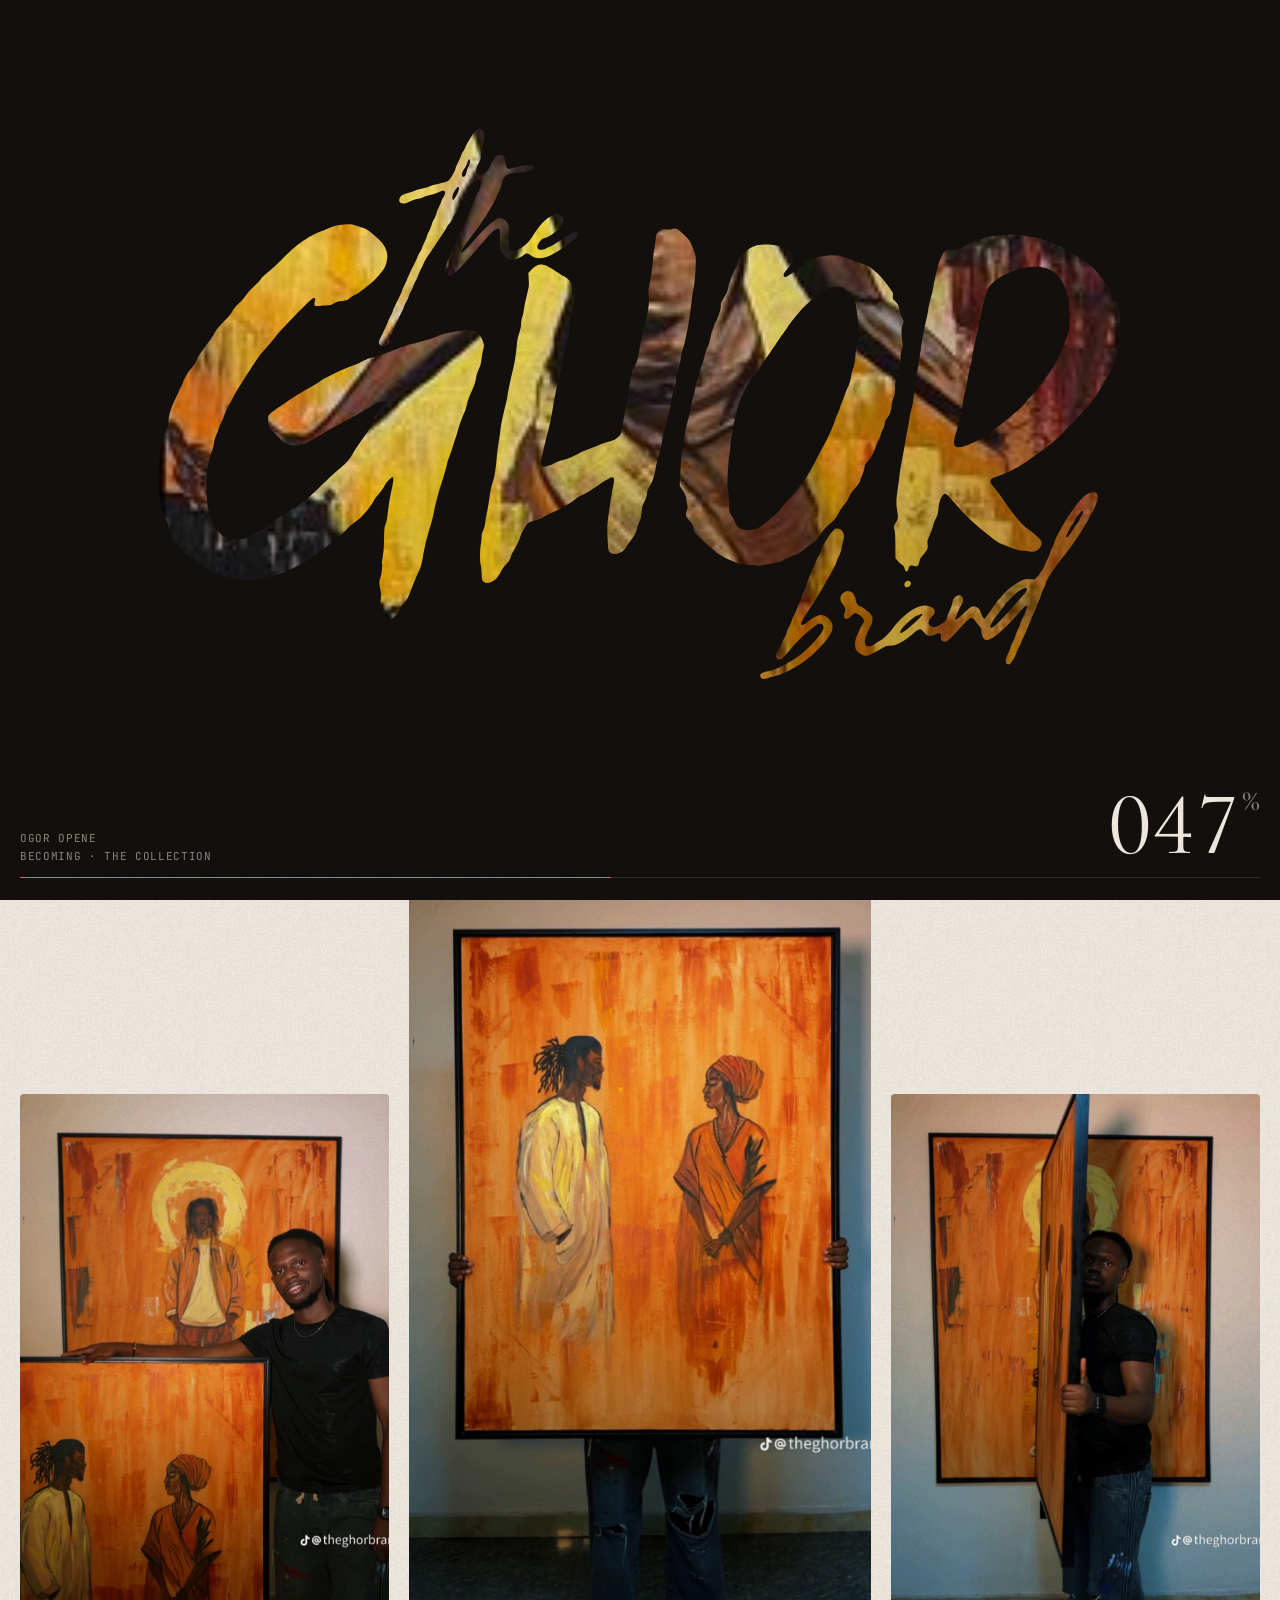
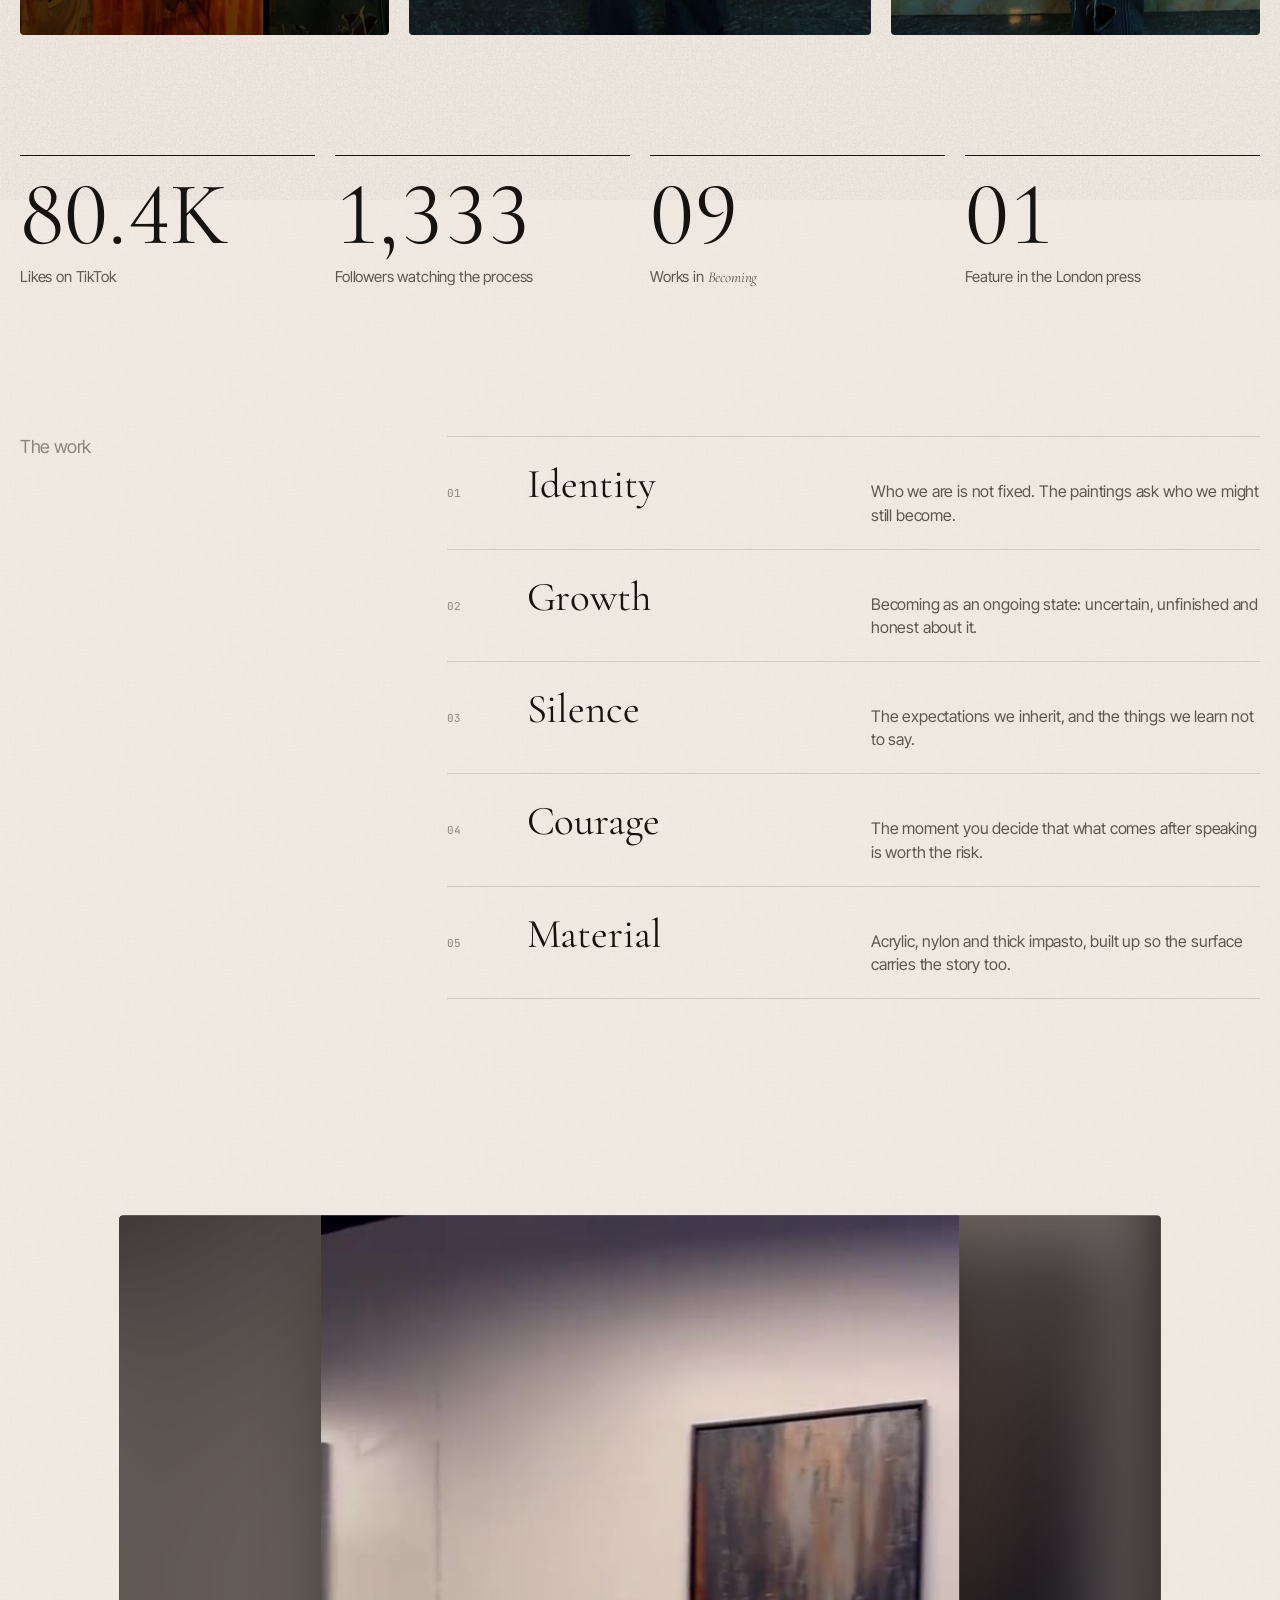
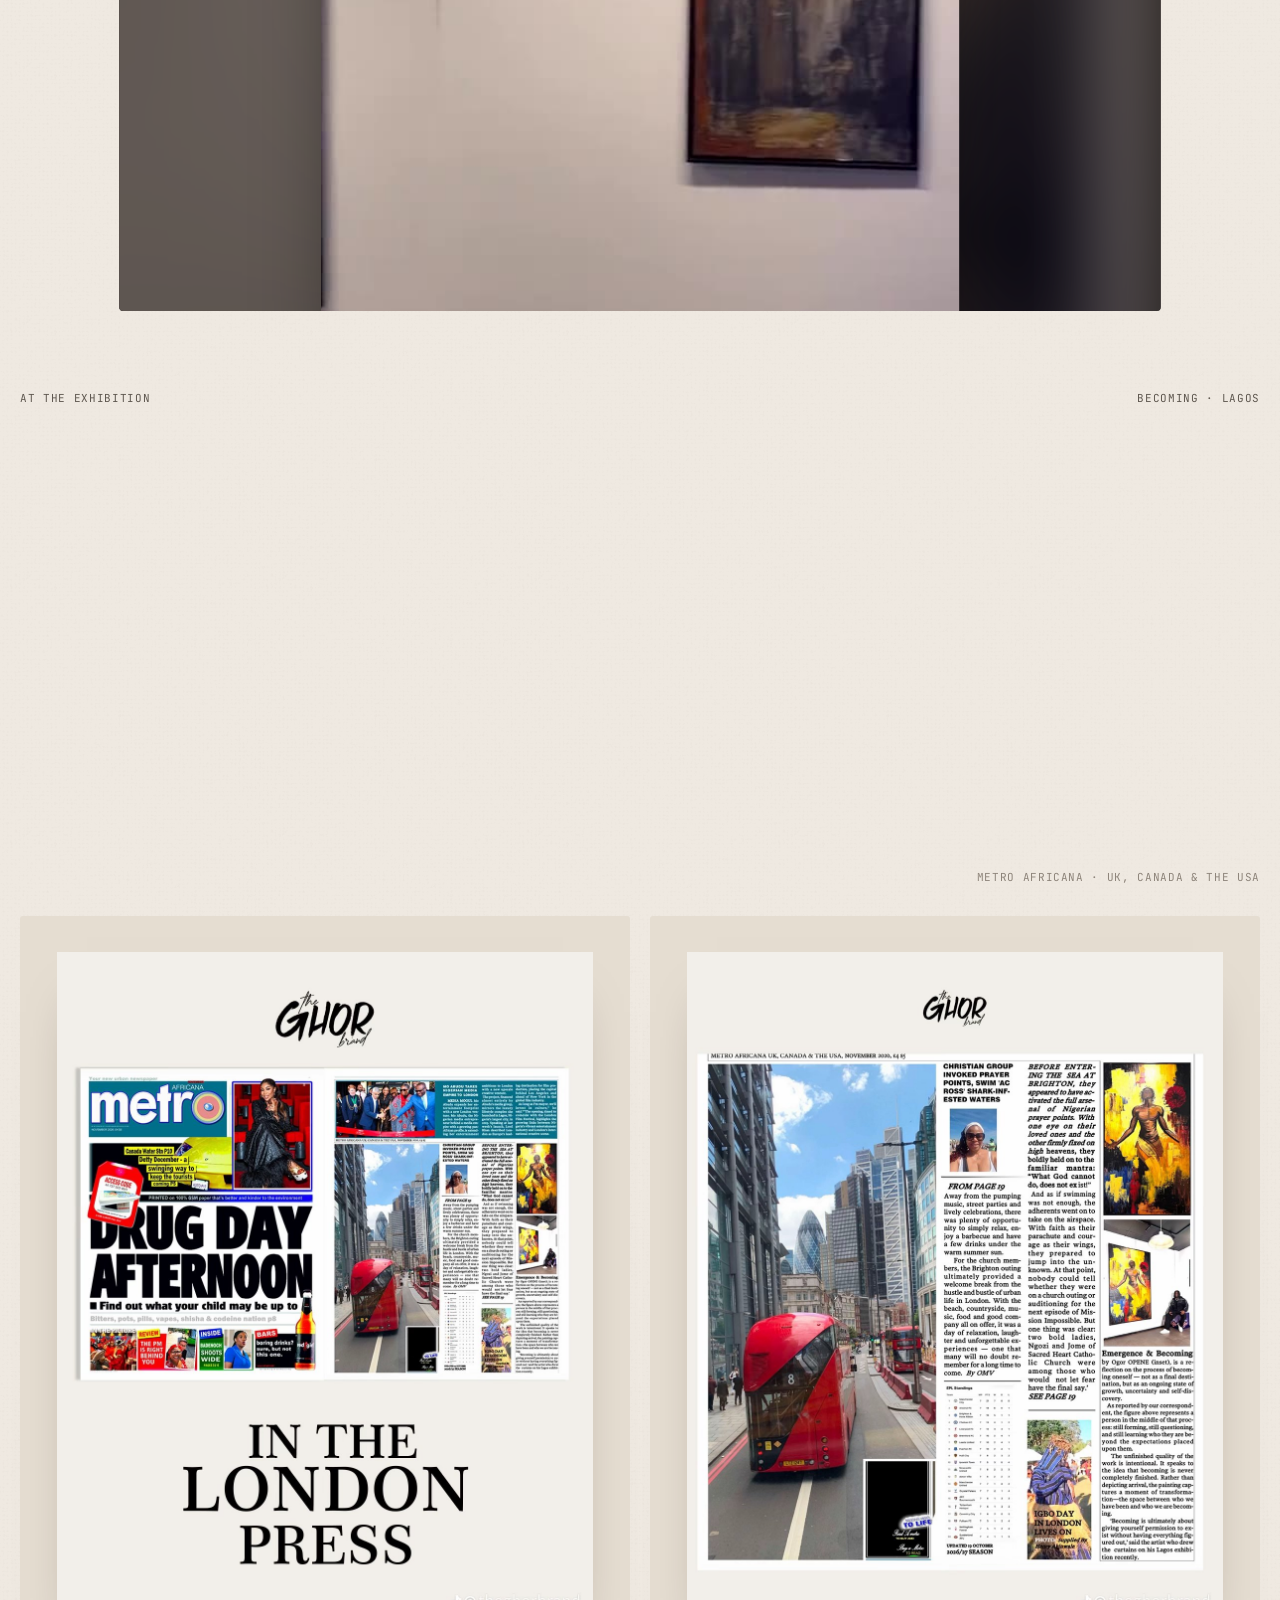
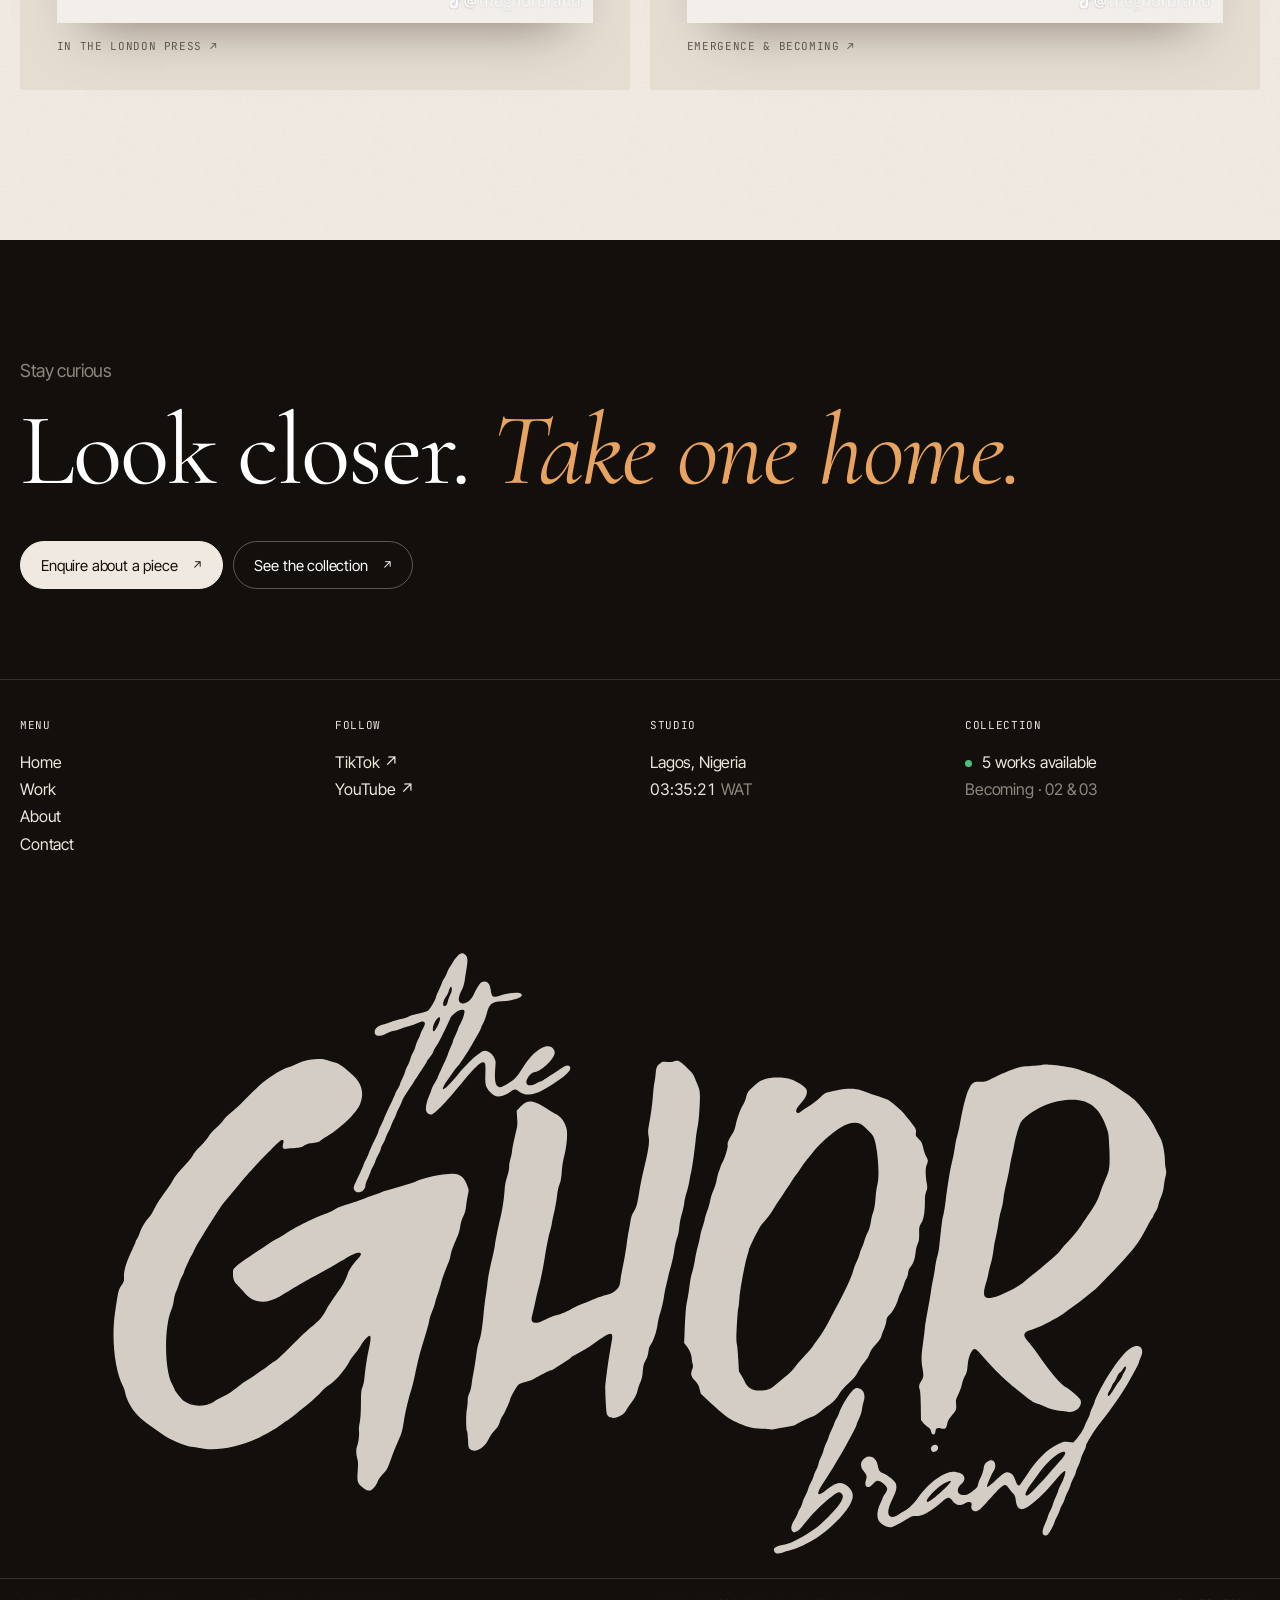
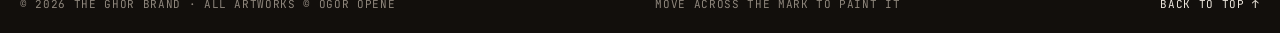
==== commit f649265e: "Landing-page home, clean studio films, fix menu overlay - Hero is now a full-width studio film (16:9" ====
--- a/about.html
+++ b/about.html
@@ -53,10 +53,10 @@
 
     <section class="studio">
       <div class="studio-frame" id="studio-frame">
-        <video class="studio-bg" autoplay muted loop playsinline preload="metadata" poster="assets/media/exhibition-poster.jpg" aria-hidden="true"><source src="assets/media/exhibition.mp4" type="video/mp4" /></video>
-        <video class="studio-v" autoplay muted loop playsinline preload="metadata" poster="assets/media/exhibition-poster.jpg"><source src="assets/media/exhibition.mp4" type="video/mp4" /></video>
+        <video class="studio-bg" autoplay muted loop playsinline preload="metadata" poster="assets/media/film-gallery.jpg" aria-hidden="true"><source src="assets/media/film-gallery.mp4" type="video/mp4" /></video>
+        <video class="studio-v" autoplay muted loop playsinline preload="metadata" poster="assets/media/film-gallery.jpg"><source src="assets/media/film-gallery.mp4" type="video/mp4" /></video>
       </div>
-      <div class="studio-cap mono"><span>At the exhibition</span><span>The Courage to Speak · Lagos</span></div>
+      <div class="studio-cap mono"><span>At the exhibition</span><span>Becoming · Lagos</span></div>
     </section>
 
     <section class="practice">
--- a/styles.css
+++ b/styles.css
@@ -161,47 +161,47 @@
 
 /* ---------- Menu overlay ---------- */
 .menu {
-  position: fixed; inset: 0; z-index: 55; color: #f1ebe2; background: var(--dark);
-  display: grid; grid-template-rows: 1fr auto auto; gap: 28px;
-  padding: calc(var(--headH) + 28px) var(--pad) 22px;
-  clip-path: inset(0 0 100% 0); visibility: hidden; overflow-y: auto; overscroll-behavior: contain;
+  position: fixed; inset: 0; z-index: 55; color: #f1ebe2;
+  /* warm glow painted directly on the panel: nothing extends past the viewport */
+  background:
+    radial-gradient(60% 55% at 78% 38%, rgba(211,121,42,.16), transparent 70%),
+    radial-gradient(50% 45% at 12% 95%, rgba(148,112,79,.18), transparent 70%),
+    var(--dark);
+  display: flex; flex-direction: column; gap: clamp(16px, 3vh, 28px);
+  padding: calc(var(--headH) + clamp(8px, 3vh, 28px)) var(--pad) clamp(14px, 2.4vh, 22px);
+  clip-path: inset(0 0 100% 0); visibility: hidden; overflow-x: hidden; overflow-y: auto; overscroll-behavior: contain;
   transition: clip-path .9s var(--ease), visibility 0s .9s;
 }
-.menu::before {
-  content: ""; position: absolute; inset: -20%; z-index: -1; opacity: .25;
-  background: radial-gradient(circle at 75% 40%, rgba(211,121,42,.6), transparent 55%), radial-gradient(circle at 15% 90%, rgba(148,112,79,.6), transparent 50%);
-  filter: blur(40px);
-}
 .menu.open { clip-path: inset(0 0 0 0); visibility: visible; transition: clip-path .9s var(--ease), visibility 0s; }
-.menu-grid { display: grid; grid-template-columns: 1.25fr 1fr; gap: 40px; min-height: 0; }
+.menu-grid { flex: 1 0 auto; display: grid; grid-template-columns: 1.25fr 1fr; gap: 40px; }
 .menu-links { display: flex; flex-direction: column; justify-content: center; border-top: 1px solid rgba(255,255,255,.14); }
-.menu-links a { display: grid; grid-template-columns: 56px 1fr auto; align-items: baseline; gap: 12px; padding: min(12px, 1.2vh) 0; border-bottom: 1px solid rgba(255,255,255,.14); transition: opacity .5s var(--ease); }
+.menu-links a { display: grid; grid-template-columns: 56px 1fr auto; align-items: baseline; gap: 12px; padding: clamp(6px, 1.2vh, 12px) 0; border-bottom: 1px solid rgba(255,255,255,.14); transition: opacity .5s var(--ease); }
 .menu-links a.dim { opacity: .28; }
 .ml-i { color: #8f877d; }
-.ml-t { display: block; font-family: var(--serif); font-size: clamp(44px, min(8.5vw, 11vh), 144px); letter-spacing: -0.02em; line-height: .95; padding-bottom: .06em; }
+.ml-t { display: block; font-family: var(--serif); font-size: clamp(34px, min(8.5vw, (100vh - 430px) / 4.4), 140px); letter-spacing: -0.02em; line-height: .95; padding-bottom: .06em; }
 .ml-tt { display: inline-block; padding-right: .08em; clip-path: inset(-.2em -.3em 100% -.1em); transform: translateY(.35em); transition: clip-path 1s var(--ease), transform 1s var(--ease), translate .6s var(--expo); transition-delay: calc(.25s + var(--i) * 80ms), calc(.25s + var(--i) * 80ms), 0s; }
 .menu.open .ml-tt { clip-path: inset(-.2em -.3em -.3em -.1em); transform: none; }
 .menu-links a:hover .ml-tt { translate: 1.2rem 0; font-style: italic; }
 .menu-links a.cur .ml-t::after { content: ""; display: inline-block; width: .12em; height: .12em; border-radius: 50%; background: var(--ochre); margin-left: .12em; vertical-align: .6em; }
 .ml-s { color: #8f877d; opacity: 0; transform: translateY(8px); transition: opacity .6s var(--ease), transform .6s var(--ease); transition-delay: calc(.45s + var(--i) * 80ms); }
 .menu.open .ml-s { opacity: 1; transform: none; }
-.menu-preview { position: relative; min-height: 0; }
+.menu-preview { position: relative; min-height: 240px; }
 .mp { position: absolute; inset: 0; margin: 0; overflow: hidden; border-radius: 4px; clip-path: inset(100% 0 0 0 round 4px); transition: clip-path .9s var(--ease); background: #1d1813; }
 .mp-bg { position: absolute; inset: -10%; background-size: cover; background-position: center; filter: blur(30px) brightness(.55) saturate(1.2); }
 .mp img { position: absolute; inset: 8% 10%; width: 80%; height: 84%; object-fit: contain; transform: scale(1.1); filter: drop-shadow(0 30px 40px rgba(0,0,0,.5)); transition: transform 1.4s var(--ease); }
 .mp figcaption { position: absolute; left: 14px; bottom: 12px; color: #fff; }
 .menu.open .mp.act { clip-path: inset(0 0 0 0 round 4px); z-index: 1; transition-delay: .2s; }
 .menu.open .mp.act img { transform: scale(1); transition-delay: .2s; }
-.menu-strip { overflow: hidden; }
+.menu-strip { flex: none; overflow: hidden; }
 .menu-h { color: #8f877d; margin-bottom: 12px; }
 .ms-row { display: grid; grid-template-columns: repeat(6, 1fr); gap: 10px; }
-.ms { position: relative; display: block; height: clamp(70px, 14vh, 150px); overflow: hidden; border-radius: 3px; background: #241d17; opacity: 0; transform: translateY(24px); transition: opacity .8s var(--ease), transform .8s var(--ease); transition-delay: calc(.5s + var(--i) * 60ms); }
+.ms { position: relative; display: block; height: clamp(70px, 13vh, 140px); overflow: hidden; border-radius: 3px; background: #241d17; opacity: 0; transform: translateY(24px); transition: opacity .8s var(--ease), transform .8s var(--ease); transition-delay: calc(.5s + var(--i) * 60ms); }
 .menu.open .ms { opacity: 1; transform: none; }
 .ms img { width: 100%; height: 100%; object-fit: cover; transition: scale .8s var(--ease); }
 .ms span { position: absolute; left: 8px; bottom: 6px; right: 8px; color: #fff; font-size: 9.5px; opacity: 0; transform: translateY(4px); transition: opacity .4s var(--ease), transform .4s var(--ease); white-space: nowrap; overflow: hidden; text-overflow: ellipsis; text-shadow: 0 1px 8px rgba(0,0,0,.7); }
 .ms:hover img { scale: 1.06; }
 .ms:hover span { opacity: 1; transform: none; }
-.menu-foot { display: flex; justify-content: space-between; align-items: center; gap: 16px 28px; flex-wrap: wrap; border-top: 1px solid rgba(255,255,255,.14); padding-top: 18px; opacity: 0; transition: opacity .8s var(--ease) .6s; }
+.menu-foot { flex: none; display: flex; justify-content: space-between; align-items: center; gap: 16px 28px; flex-wrap: wrap; border-top: 1px solid rgba(255,255,255,.14); padding-top: 18px; opacity: 0; transition: opacity .8s var(--ease) .6s; }
 .menu.open .menu-foot { opacity: 1; }
 .mf-links, .mf-meta { display: flex; gap: 22px; flex-wrap: wrap; color: #d6cfc5; }
 .mf-meta { color: #8f877d; }
@@ -228,51 +228,51 @@
 .pl-bar { height: 1px; background: rgba(255,255,255,.14); overflow: hidden; }
 .pl-bar i { display: block; height: 100%; background: var(--ochre); transform: scaleX(0); transform-origin: left; }
 
-/* ---------- Home: intro / hero / reel ---------- */
-.intro { position: relative; height: 230vh; }
-.intro-pin { position: sticky; top: 0; height: 100vh; height: 100lvh; overflow: hidden; }
+/* ---------- Home: full-bleed hero ---------- */
 .hero {
-  position: absolute; inset: 0; background: var(--dark); overflow: hidden; color: #fff;
+  position: relative; height: 100vh; height: 100svh; min-height: 560px; background: var(--dark); overflow: hidden; color: #fff;
   clip-path: inset(var(--ht, 0%) var(--hr, 0%) var(--hb, 0%) var(--hl, 0%) round var(--hrad, 0px));
 }
-.hero-bg { position: absolute; inset: -8%; width: 116%; height: 116%; object-fit: cover; filter: blur(38px) brightness(.5) saturate(1.25); }
-.hero-shade { position: absolute; inset: 0; background: linear-gradient(90deg, rgba(18,15,12,.75), rgba(18,15,12,.15) 70%), linear-gradient(180deg, rgba(0,0,0,.25), transparent 30%, transparent 70%, rgba(0,0,0,.45)); }
-.hero-film {
-  position: absolute; right: 19vw; top: 50%; height: min(76vh, 760px); aspect-ratio: 9 / 16; overflow: hidden; border-radius: 6px;
-  transform: translate3d(0, calc(-50% + var(--fy, 0px)), 0); box-shadow: 0 40px 80px -30px rgba(0,0,0,.7);
-  opacity: 0; transition: opacity 1.2s var(--ease) .3s;
-}
-html:not(.is-loading) .hero-film { opacity: 1; }
-.hero-video { width: 100%; height: 100%; object-fit: cover; }
-.hero-film-cap { position: absolute; left: 12px; bottom: 10px; color: rgba(255,255,255,.85); }
-.hero-content { position: absolute; left: var(--pad); bottom: 13vh; width: min(52vw, 800px); display: flex; flex-direction: column; align-items: flex-start; gap: 26px; }
-.hero-eyebrow { font-family: var(--mono); font-size: 11px; letter-spacing: .1em; text-transform: uppercase; color: rgba(255,255,255,.75); }
-.hero-title { font-family: var(--serif); font-weight: 400; font-size: clamp(52px, 7.4vw, 128px); line-height: .9; letter-spacing: -0.025em; }
+.hero-video { position: absolute; inset: 0; width: 100%; height: 100%; object-fit: cover; transform: scale(1.04); will-change: transform; }
+.hero-shade {
+  position: absolute; inset: 0;
+  background:
+    linear-gradient(180deg, rgba(18,15,12,.45), rgba(18,15,12,0) 22%),
+    linear-gradient(0deg, rgba(18,15,12,.92), rgba(18,15,12,.55) 32%, rgba(18,15,12,0) 62%),
+    linear-gradient(90deg, rgba(18,15,12,.45), rgba(18,15,12,0) 60%);
+}
+.hero-content { position: absolute; left: var(--pad); right: var(--pad); bottom: calc(var(--pad) + 64px); display: flex; flex-direction: column; align-items: flex-start; gap: 24px; }
+.hero-eyebrow { font-family: var(--mono); font-size: 11px; letter-spacing: .1em; text-transform: uppercase; color: rgba(255,255,255,.78); }
+.hero-title { font-family: var(--serif); font-weight: 400; font-size: clamp(56px, 9.2vw, 168px); line-height: .88; letter-spacing: -0.025em; }
 .hero-title em { color: #e7a35f; }
-.hero-sub { font-size: clamp(17px, 1.4vw, 21px); line-height: 1.35; color: rgba(255,255,255,.8); max-width: 480px; }
+.hero-row { width: 100%; display: flex; justify-content: space-between; align-items: flex-end; gap: 24px 40px; flex-wrap: wrap; margin-top: 6px; }
+.hero-sub { font-size: clamp(17px, 1.35vw, 21px); line-height: 1.38; color: rgba(255,255,255,.84); max-width: 460px; }
 .hero-btns { display: flex; gap: 10px; flex-wrap: wrap; opacity: 0; transform: translateY(14px); transition: opacity 1s var(--ease) .5s, transform 1s var(--ease) .5s; }
 .hero-content.in .hero-btns { opacity: 1; transform: none; }
-.hero-scroll { position: absolute; left: var(--pad); bottom: var(--pad); display: flex; align-items: center; gap: 10px; opacity: var(--so, 1); }
-.hero-scroll i { display: block; width: 1px; height: 34px; background: rgba(255,255,255,.35); position: relative; overflow: hidden; }
+.hero-btns .btn { height: 54px; padding: 0 24px; font-size: 16px; }
+.hero-bar {
+  position: absolute; left: var(--pad); right: var(--pad); bottom: 0; height: 56px; display: flex; align-items: center; justify-content: space-between; gap: 20px;
+  border-top: 1px solid rgba(255,255,255,.2); color: rgba(255,255,255,.72); opacity: 0; transition: opacity 1s var(--ease) .9s;
+}
+html:not(.is-loading) .hero-bar { opacity: 1; }
+.hero-bar b { font-weight: 500; color: #fff; }
+.hero-scroll { display: flex; align-items: center; gap: 10px; color: #fff; }
+.hero-scroll i { display: block; width: 1px; height: 26px; background: rgba(255,255,255,.35); position: relative; overflow: hidden; }
 .hero-scroll i::after { content: ""; position: absolute; inset: 0; background: #fff; animation: scrollLine 1.8s var(--ease) infinite; }
 @keyframes scrollLine { 0% { transform: translateY(-100%); } 60%, 100% { transform: translateY(100%); } }
-.reel {
-  position: absolute; left: 0; top: 0; overflow: hidden; color: #fff; background: #1d1813;
-  width: var(--rw, 168px); height: var(--rh, 210px);
-  transform: translate3d(var(--rx, 0px), var(--ry, 0px), 0); border-radius: var(--rr, 2px);
-  clip-path: inset(0 0 calc(100% * (1 - var(--rv, 1))) 0); transition: clip-path .9s var(--ease);
-}
-.is-loading .reel { --rv: 0; }
-.reel-media { position: absolute; inset: 0; }
-.rm { position: absolute; inset: 0; margin: 0; visibility: hidden; }
-.rm.act { visibility: visible; }
-.rm-bg { position: absolute; inset: -10%; background-size: cover; background-position: center; filter: blur(calc(6px + 26px * var(--rp, 0))) brightness(calc(.85 - .4 * var(--rp, 0))) saturate(1.2); }
-.rm img { position: absolute; inset: calc(10% + 2% * var(--rp, 0)) 10%; width: 80%; height: calc(80% - 4% * var(--rp, 0)); object-fit: contain; filter: drop-shadow(0 30px 40px rgba(0,0,0,.45)); transform: scale(1.06); }
-.rm.act img { animation: kb 2.6s linear forwards; }
-@keyframes kb { from { transform: scale(1.06); } to { transform: scale(1); } }
-.reel-label { position: absolute; z-index: 2; left: var(--pad); top: 18px; font-family: var(--serif); font-size: clamp(22px, 2.4vw, 36px); white-space: nowrap; opacity: var(--rl, 0); }
-.reel-title { position: absolute; z-index: 2; left: var(--pad); bottom: 16px; opacity: var(--rl, 0); }
-.reel-count { position: absolute; z-index: 2; right: 14px; top: 14px; opacity: var(--rl, 0); }
+
+/* ---------- Sticky enquiry button (home) ---------- */
+.sticky-cta {
+  position: fixed; z-index: 50; right: var(--pad); bottom: var(--pad); display: inline-flex; align-items: center; gap: 12px;
+  height: 52px; padding: 0 22px 0 18px; border-radius: 999px; background: var(--ink); color: #fff; font-size: 15px;
+  box-shadow: 0 18px 40px -16px rgba(0,0,0,.55);
+  transform: translateY(140%); opacity: 0; transition: transform .7s var(--ease), opacity .5s var(--ease), background .3s var(--ease);
+}
+.sticky-cta.show { transform: none; opacity: 1; }
+.sticky-cta:hover { background: var(--bronze); }
+.sticky-cta .f-dot { margin: 0; }
+.sticky-cta b { font-weight: 500; }
+.sticky-cta i { font-style: normal; font-size: 12px; }
 
 /* ---------- Stats ---------- */
 .stats { display: grid; grid-template-columns: repeat(4, 1fr); gap: 20px; padding: 120px var(--pad) 0; }
@@ -345,7 +345,7 @@
 .films { padding: 0 0 160px; }
 .films-row { display: grid; grid-template-columns: repeat(3, 1fr); gap: 20px; padding: 0 var(--pad); }
 .film { margin: 0; }
-.film-frame { aspect-ratio: 9 / 16; max-height: 82vh; overflow: hidden; border-radius: 4px; background: #1d1813; }
+.film-frame { aspect-ratio: 4 / 5; overflow: hidden; border-radius: 4px; background: #1d1813; }
 .film video { width: 100%; height: 100%; object-fit: cover; transition: scale 1s var(--ease); }
 .film:hover video { scale: 1.03; }
 .film figcaption { display: flex; gap: 14px; align-items: baseline; padding-top: 14px; font-size: 16px; }
@@ -507,7 +507,7 @@
 .studio { padding: 0 var(--pad) 150px; }
 .studio-frame { position: relative; height: 92vh; overflow: hidden; border-radius: 4px; background: var(--dark); clip-path: inset(var(--ci, 8%) var(--ci, 8%) var(--ci, 8%) var(--ci, 8%) round 4px); }
 .studio-bg { position: absolute; inset: -8%; width: 116%; height: 116%; object-fit: cover; filter: blur(36px) brightness(.5); }
-.studio-v { position: absolute; left: 50%; top: 50%; height: 86%; width: auto; aspect-ratio: 9 / 16; object-fit: cover; border-radius: 4px; transform: translate(-50%, -50%) scale(var(--cs, 1.12)); box-shadow: 0 40px 80px -30px rgba(0,0,0,.7); }
+.studio-v { position: absolute; left: 50%; top: 50%; height: 86%; width: auto; aspect-ratio: 4 / 5; object-fit: cover; border-radius: 4px; transform: translate(-50%, -50%) scale(var(--cs, 1.12)); box-shadow: 0 40px 80px -30px rgba(0,0,0,.7); }
 .studio-cap { display: flex; justify-content: space-between; padding: 14px 0 0; color: var(--grey); }
 .roles { padding: 150px var(--pad); display: grid; grid-template-columns: 1fr 2fr; gap: 20px; }
 .role { display: grid; grid-template-columns: 60px 1fr 1.2fr; gap: 20px; align-items: baseline; padding: 22px 0; border-bottom: 1px solid var(--line); }
@@ -563,29 +563,30 @@
   .grid, .grid3 { grid-template-columns: 1fr 1fr; }
   .row { grid-template-columns: 50px 2fr 1fr 1fr 40px; }
   .row .hide-md { display: none; }
-  .hero-film { right: 22vw; height: 62vh; }
 }
 @media (max-width: 860px) {
   :root { --pad: 16px; --headH: 58px; }
   .nav-logo .logo { height: 36px; }
-  .menu { gap: 22px; padding-top: calc(var(--headH) + 12px); }
   .menu-grid { grid-template-columns: 1fr; }
   .menu-preview { display: none; }
-  .menu-links a { grid-template-columns: 34px 1fr; padding: 10px 0; }
-  .ml-s { grid-column: 2; margin-top: -4px; }
-  .ml-t { font-size: clamp(44px, min(15vw, 9.5vh), 84px); }
+  .menu-links { justify-content: flex-start; }
+  .menu-links a { grid-template-columns: 34px 1fr auto; align-items: center; }
+  .ml-t { font-size: clamp(34px, min(13vw, (100vh - 400px) / 4.2), 96px); }
   .ms-row { display: flex; overflow-x: auto; gap: 8px; scrollbar-width: none; margin: 0 calc(-1 * var(--pad)); padding: 0 var(--pad); }
   .ms-row::-webkit-scrollbar { display: none; }
-  .ms { flex: none; width: 28vw; height: auto; aspect-ratio: 3 / 4; }
+  .ms { flex: none; width: min(26vw, 150px); height: auto; aspect-ratio: 3 / 4; }
   .ms span { opacity: 1; transform: none; }
-  .menu-foot { flex-direction: column; align-items: flex-start; }
-  .intro { height: 200vh; }
-  .hero-bg { inset: 0; width: 100%; height: 100%; filter: brightness(.62) saturate(1.1); }
-  .hero-shade { background: linear-gradient(180deg, rgba(0,0,0,.35), transparent 30%, rgba(18,15,12,.4) 50%, rgba(18,15,12,.88)); }
-  .hero-film { display: none; }
-  .hero-content { left: var(--pad); right: var(--pad); width: auto; bottom: 22vh; gap: 20px; }
-  .hero-title { font-size: clamp(50px, 14vw, 84px); }
-  .hero-btns .btn { height: 44px; }
+  .menu-foot { display: grid; grid-template-columns: 1fr auto; align-items: center; gap: 12px 16px; }
+  .mf-meta { display: none; }
+  .menu-foot .btn { height: 42px; }
+  .hero-content { bottom: calc(var(--pad) + 56px); gap: 18px; }
+  .hero-title { font-size: clamp(52px, 15vw, 96px); }
+  .hero-row { gap: 20px; }
+  .hero-btns { width: 100%; }
+  .hero-btns .btn { height: 50px; flex: 1 1 auto; justify-content: center; }
+  .hero-bar { height: 48px; }
+  .hero-bar .hide-sm { display: none; }
+  .sticky-cta { height: 46px; padding: 0 18px 0 14px; font-size: 14px; }
   .stats { grid-template-columns: 1fr 1fr; gap: 36px 16px; padding-top: 90px; }
   .about, .process, .roles, .practice, .page-intro, .ab-lead-wrap { grid-template-columns: 1fr; gap: 28px; }
   .about { padding: 96px var(--pad) 110px; }
@@ -595,7 +596,7 @@
   .films { padding-bottom: 110px; }
   .films-row { display: flex; overflow-x: auto; scroll-snap-type: x mandatory; scrollbar-width: none; gap: 12px; }
   .films-row::-webkit-scrollbar { display: none; }
-  .film { flex: none; width: 70vw; scroll-snap-align: start; }
+  .film { flex: none; width: 78vw; scroll-snap-align: start; }
   .testi { min-height: 720px; }
   .testi-stage { grid-template-columns: 1fr; grid-template-rows: 1fr auto; gap: 16px; }
   .testi-art { order: -1; }
@@ -637,7 +638,31 @@
   .next-t { max-width: none; }
 }
 
+/* Menu on short screens (landscape phones, small laptops): drop the strip, tighten */
+@media (max-height: 700px) {
+  .menu-strip { display: none; }
+  .ml-t { font-size: clamp(30px, min(8.5vw, (100vh - 220px) / 4.4), 120px); }
+}
+@media (max-height: 460px) {
+  .menu-grid { grid-template-columns: 1fr 1fr; }
+  .menu-links { justify-content: center; }
+  .menu-preview { display: block; min-height: 0; }
+  .ml-t { font-size: clamp(26px, (100vh - 190px) / 4.6, 60px); }
+  .ml-s { display: none; }
+  .menu-links a { grid-template-columns: 34px 1fr; padding: 4px 0; }
+  .menu-foot { padding-top: 10px; }
+}
+@media (max-width: 420px) {
+  .ml-s { display: none; }
+  .menu-links a { grid-template-columns: 30px 1fr; }
+}
+
 @media (prefers-reduced-motion: reduce) {
   *, *::before, *::after { animation-duration: .01ms !important; transition-duration: .01ms !important; transition-delay: 0ms !important; }
   .grain { display: none; }
 }
+
+/* Home section rhythm (landing order) */
+.stats + .work { padding-top: 130px; }
+.feature + .about { padding-top: 40px; }
+@media (max-width: 860px) { .stats + .work { padding-top: 90px; } }
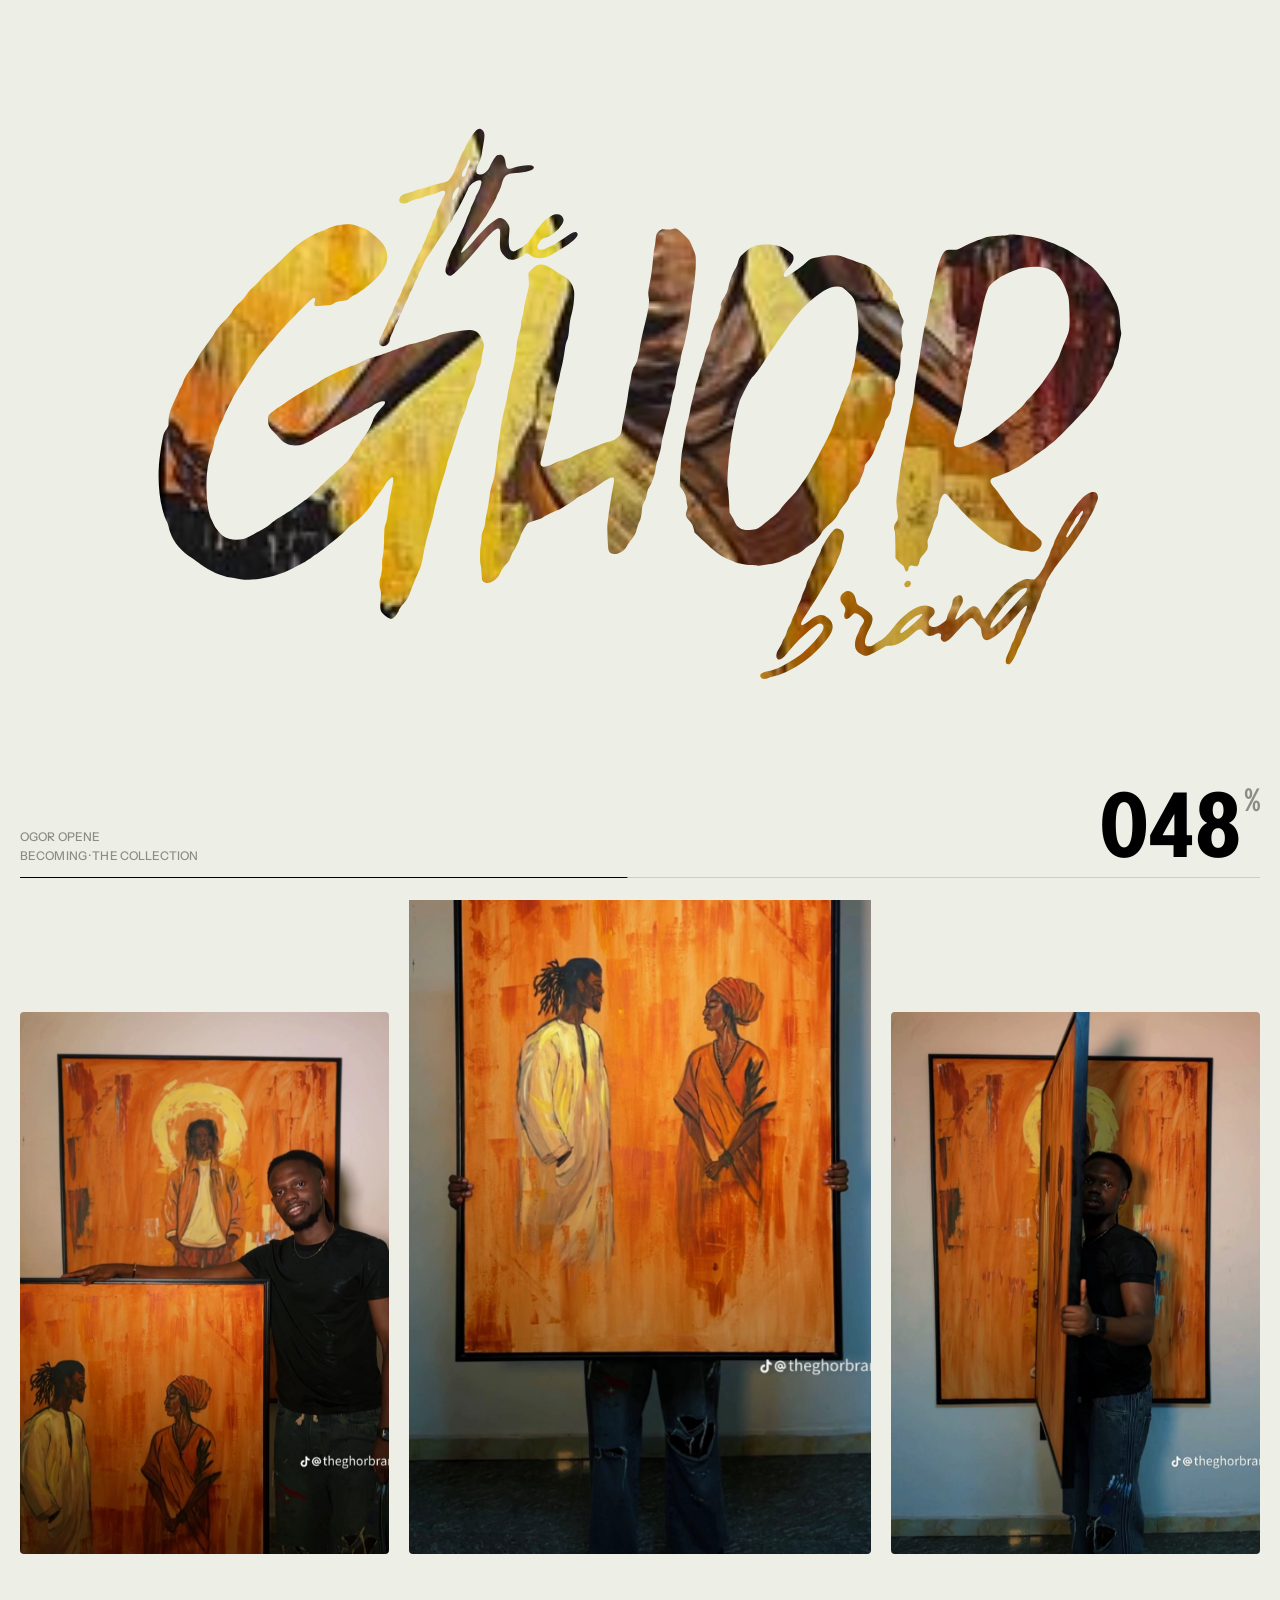
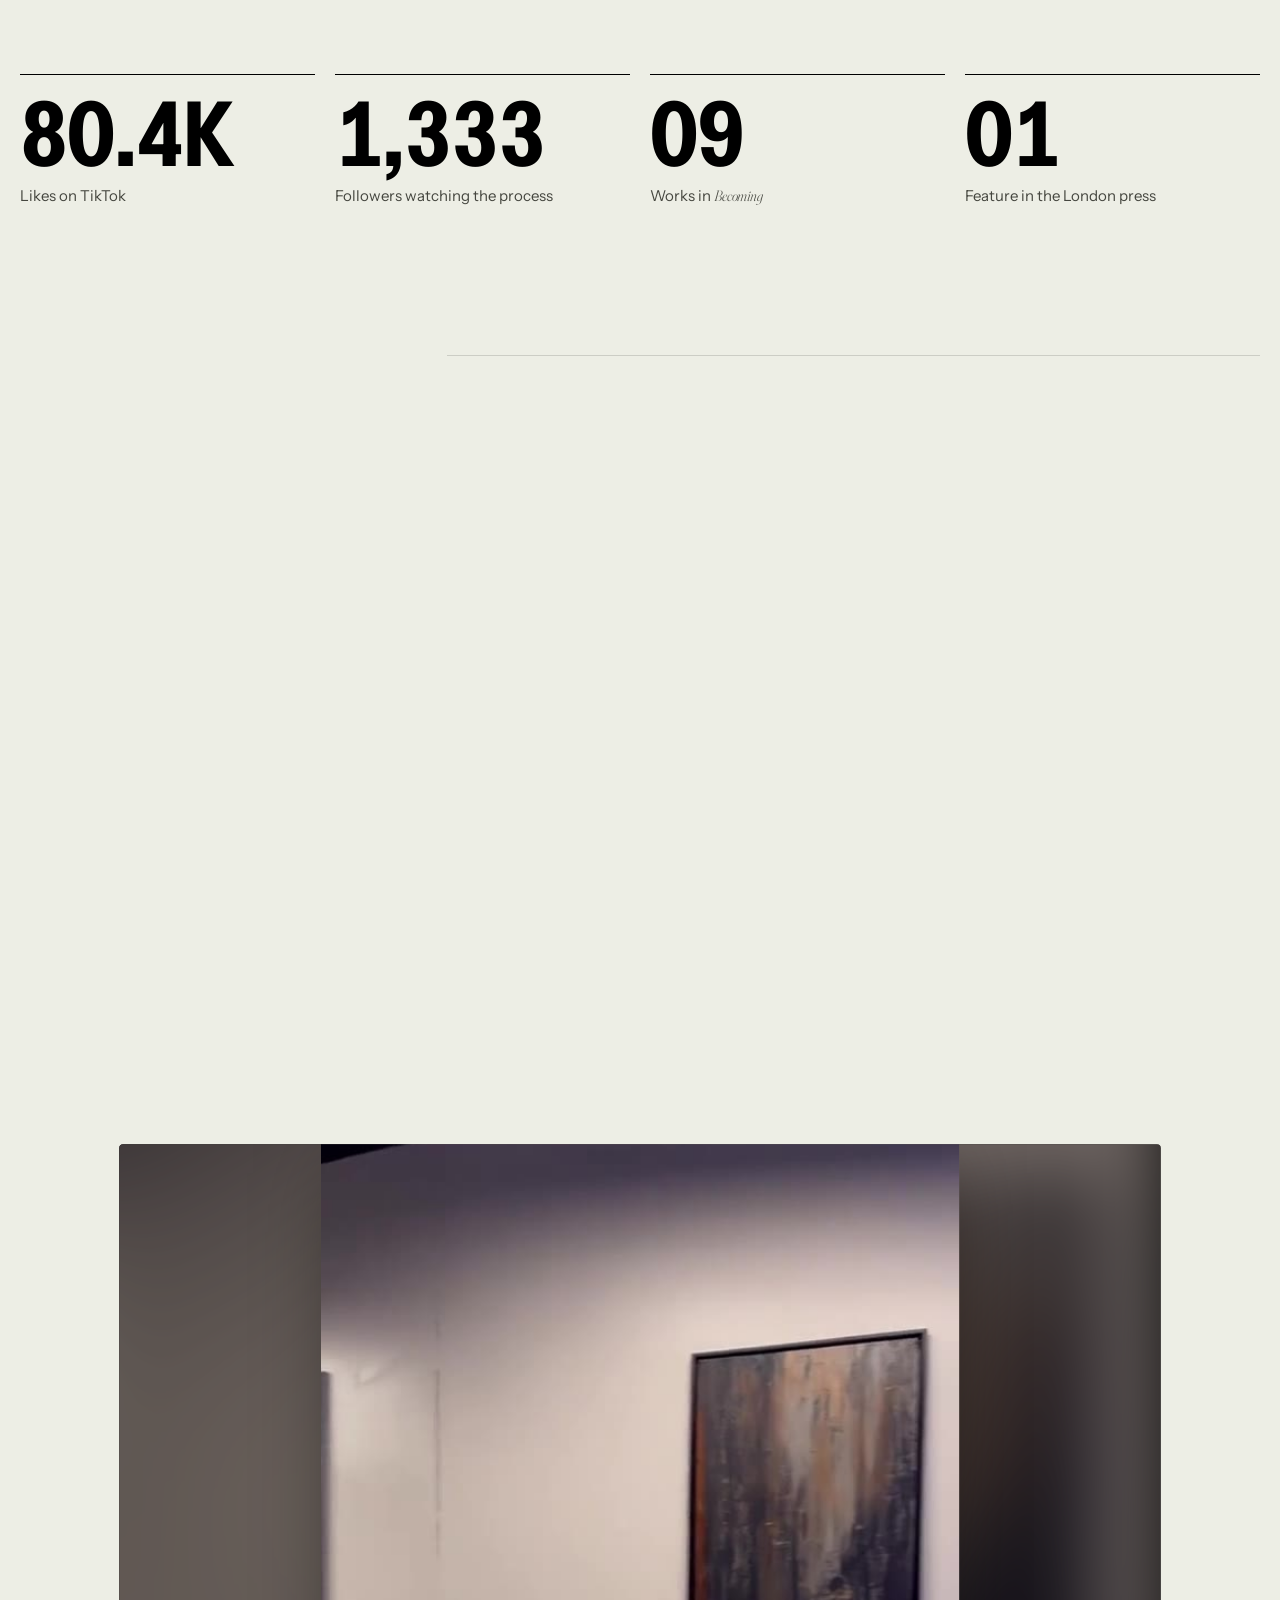
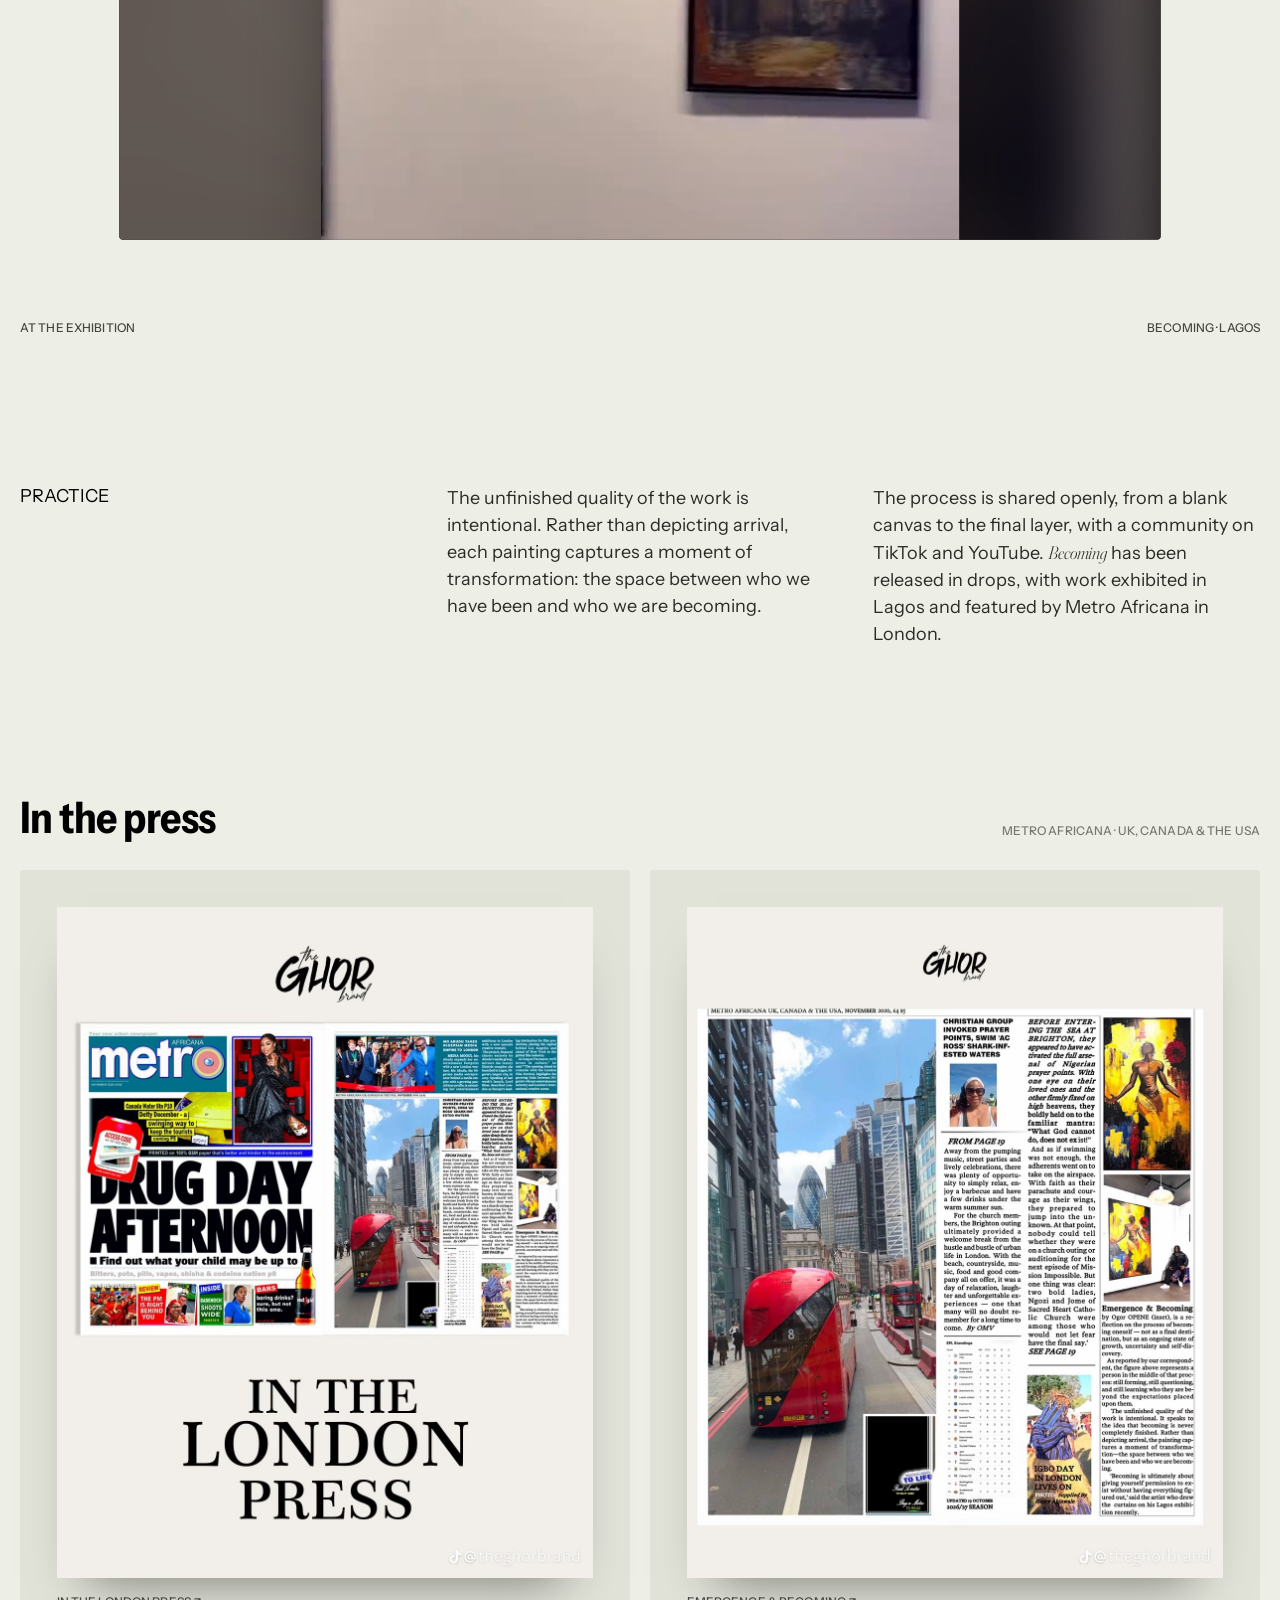
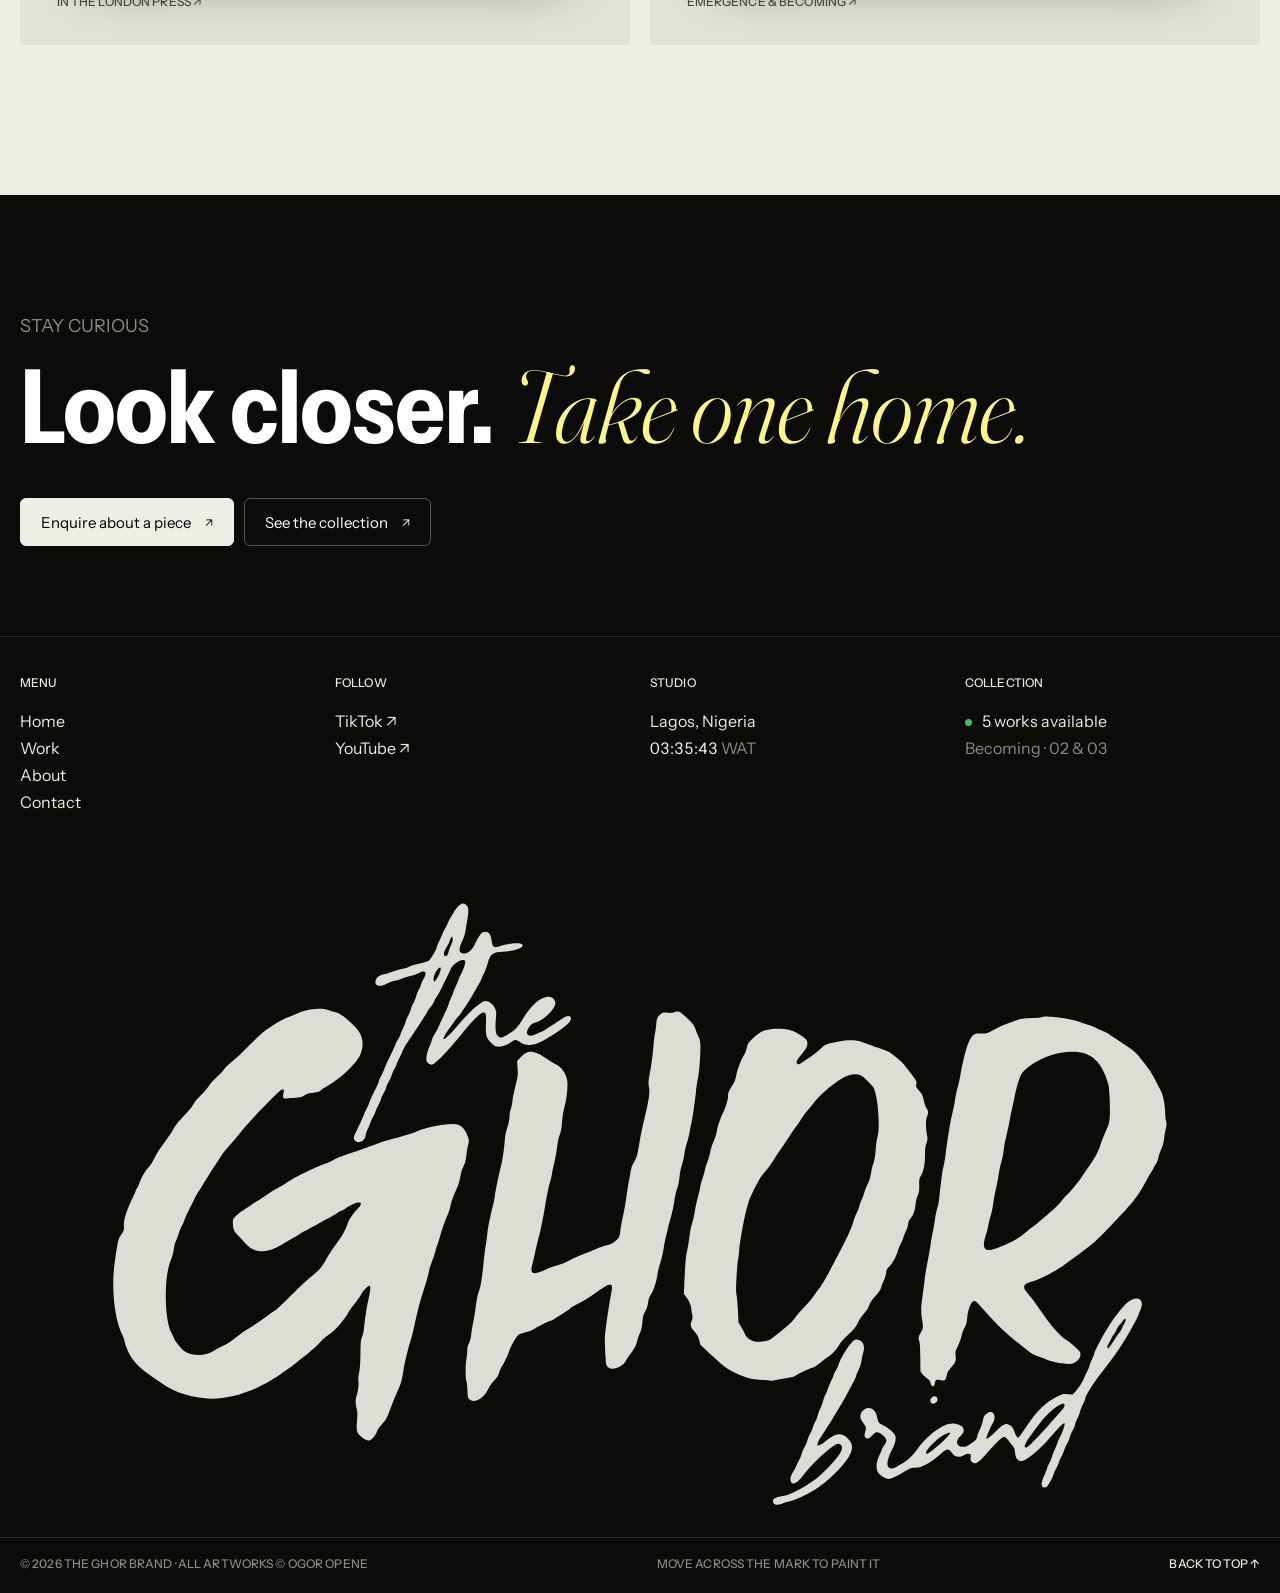
==== commit a9a2eec4: "Restyle after auge-xp.com: type system, stage home, card menu - Typography: bold condensed display g" ====
--- a/about.html
+++ b/about.html
@@ -13,7 +13,7 @@
   <script>(function(d,s){if(s.getItem("ghor-pt"))d.classList.add("pt-in");else if(!s.getItem("ghor-seen")&&!matchMedia("(prefers-reduced-motion: reduce)").matches)d.classList.add("preload");})(document.documentElement,sessionStorage);</script>
   <link rel="preconnect" href="https://fonts.googleapis.com" />
   <link rel="preconnect" href="https://fonts.gstatic.com" crossorigin />
-  <link href="https://fonts.googleapis.com/css2?family=Cormorant+Garamond:ital,wght@0,400;0,500;1,400;1,500&family=Inter+Tight:wght@300;400;500&family=JetBrains+Mono:wght@400;500&display=swap" rel="stylesheet" />
+  <link href="https://fonts.googleapis.com/css2?family=Fraunces:ital,opsz,wght@1,9..144,300&family=Instrument+Sans:wdth,wght@75..100,400..700&display=swap" rel="stylesheet" />
   <link rel="stylesheet" href="styles.css" />
 </head>
 <body data-page="about">
--- a/styles.css
+++ b/styles.css
@@ -4,25 +4,31 @@
    Signature easing: cubic-bezier(.771,.029,.189,1.007)
    ========================================================= */
 :root {
-  --ink: #16120e;
-  --dark: #120f0c;
-  --grey: #5e574f;
-  --muted: #8d847a;
-  --soft: #cfc5b8;
-  --line: rgba(22, 18, 14, .14);
-  --tag: rgba(22, 18, 14, .07);
-  --paper: #efe9e1;
-  --wall: #e5ddd1;
-  --bronze: #94704f;
-  --ochre: #d3792a;
-  --live: #4fbf7e;
+  --ink: #000;
+  --dark: #0b0b0a;
+  --grey: #45463f;
+  --muted: #76776e;
+  --soft: #c4c5ba;
+  --line: rgba(0, 0, 0, .14);
+  --tag: rgba(0, 0, 0, .06);
+  --paper: #edeee5;
+  --wall: #e1e2d8;
+  --accent: #fdf48b;
+  --bronze: #000;
+  --ochre: #fdf48b;
+  --live: #3fbf74;
   --pad: 20px;
   --headH: 64px;
   --ease: cubic-bezier(.771, .029, .189, 1.007);
   --expo: cubic-bezier(.19, 1, .22, 1);
-  --sans: "Inter Tight", "Helvetica Neue", Helvetica, Arial, sans-serif;
-  --serif: "Cormorant Garamond", "Cormorant", Georgia, "Times New Roman", serif;
-  --mono: "JetBrains Mono", ui-monospace, Menlo, monospace;
+  /* Type. Free stand-ins for the reference faces; see README to swap in the licensed ones.
+     display: Greed Bold -> Instrument Sans Bold, 85% width
+     sans:    PP Neue Montreal -> Instrument Sans
+     serif:   Farnham Display Light Italic -> Fraunces Light Italic */
+  --display: "Greed", "Instrument Sans", "Helvetica Neue", Arial, sans-serif;
+  --sans: "PP Neue Montreal", "Instrument Sans", "Helvetica Neue", Helvetica, Arial, sans-serif;
+  --serif: "Farnham Display", "Fraunces", Georgia, "Times New Roman", serif;
+  --mono: var(--sans);
   --logo: url("assets/brand/ghor-logo.svg");
   --logoR: 1595 / 917;
 }
@@ -38,10 +44,8 @@
 .lenis.lenis-stopped { overflow: hidden; }
 body {
   font-family: var(--sans); color: var(--ink);
-  background: var(--paper) url("assets/texture/canvas.png") repeat;
-  background-size: 256px 256px;
-  background-blend-mode: normal;
-  letter-spacing: -0.01em;
+  background: var(--paper);
+  letter-spacing: 0;
   -webkit-font-smoothing: antialiased; -moz-osx-font-smoothing: grayscale;
 }
 img, video { display: block; max-width: 100%; }
@@ -49,12 +53,12 @@
 a { color: inherit; text-decoration: none; }
 button, input, select, textarea { font: inherit; color: inherit; }
 button { background: none; border: 0; cursor: pointer; }
-em { font-family: var(--serif); font-style: italic; }
-.mono { font-family: var(--mono); font-size: 11px; letter-spacing: .06em; text-transform: uppercase; }
-.label { color: var(--muted); font-size: 18px; letter-spacing: -0.02em; }
-.h2 { font-family: var(--serif); font-size: clamp(34px, 3.4vw, 56px); font-weight: 400; letter-spacing: -0.02em; line-height: .98; }
-.h2 em, .page-title em, .ab-title em, .ct-title em, .f-title em, .hero-title em, .piece-title em, .feature-title em { color: var(--bronze); }
-.eyebrow { font-family: var(--mono); font-size: 11px; letter-spacing: .08em; text-transform: uppercase; color: var(--muted); }
+em { font-family: var(--serif); font-style: italic; font-weight: 300; font-stretch: 100%; font-variation-settings: "opsz" 144; letter-spacing: -0.01em; }
+.mono { font-family: var(--sans); font-size: 12px; font-weight: 500; letter-spacing: .01em; text-transform: uppercase; }
+.label { color: var(--ink); font-size: 18px; text-transform: uppercase; letter-spacing: 0; }
+.h2 { font-family: var(--display); font-size: clamp(34px, 3.4vw, 56px); font-weight: 400; letter-spacing: -0.02em; line-height: .98; }
+.h2 em, .page-title em, .ab-title em, .ct-title em, .piece-title em, .feature-title em { color: inherit; }
+.eyebrow { font-family: var(--sans); font-size: 12px; font-weight: 500; letter-spacing: .01em; text-transform: uppercase; color: var(--ink); }
 
 /* ---------- The Ghor mark (SVG used as a mask so it takes currentColor) ---------- */
 .logo {
@@ -64,6 +68,7 @@
 
 /* ---------- Film grain ---------- */
 .grain {
+  display: none;
   position: fixed; inset: -100%; z-index: 200; pointer-events: none; opacity: .045; mix-blend-mode: multiply;
   background: url("assets/texture/grain.png") repeat; background-size: 180px;
   animation: grain .9s steps(6) infinite;
@@ -76,17 +81,17 @@
 /* ---------- Buttons ---------- */
 .btn {
   display: inline-flex; align-items: center; gap: 14px; height: 48px; padding: 0 20px;
-  font-size: 15px; border-radius: 999px; white-space: nowrap;
+  font-size: 15px; border-radius: 6px; white-space: nowrap;
   background: var(--ink); color: #fff; border: 1px solid var(--ink);
   transition: background-color .3s var(--ease), color .3s var(--ease), border-color .3s var(--ease);
 }
 .btn i { font-style: normal; font-size: 12px; transition: transform .5s var(--expo); }
 .btn:hover i { transform: translate(3px, -3px); }
-.btn:hover { background: var(--bronze); border-color: var(--bronze); }
+.btn:hover { background: var(--accent); border-color: var(--accent); color: var(--ink); }
 .btn-ghost { background: transparent; color: var(--ink); border-color: var(--line); }
 .btn-ghost:hover { background: var(--ink); border-color: var(--ink); color: #fff; }
 .btn-light { background: var(--paper); color: var(--ink); border-color: var(--paper); }
-.btn-light:hover { background: var(--ochre); border-color: var(--ochre); color: #fff; }
+.btn-light:hover { background: var(--accent); border-color: var(--accent); color: var(--ink); }
 .btn-ghost-light { background: transparent; color: #fff; border-color: rgba(255,255,255,.3); }
 .btn-ghost-light:hover { background: #fff; border-color: #fff; color: var(--ink); }
 .btn-glass { background: rgba(255,255,255,.12); color: #fff; backdrop-filter: blur(10px); -webkit-backdrop-filter: blur(10px); border-color: rgba(255,255,255,.25); }
@@ -124,7 +129,7 @@
 
 /* ---------- Page transition ---------- */
 .pt {
-  position: fixed; inset: 0; z-index: 150; background: var(--dark); color: var(--paper); pointer-events: none;
+  position: fixed; inset: 0; z-index: 150; background: var(--paper); color: var(--ink); pointer-events: none;
   display: grid; place-items: center;
   clip-path: inset(100% 0 0 0);
 }
@@ -146,70 +151,50 @@
 html.nav-hide .nav { transform: translateY(calc(-1 * var(--headH))); transition: transform .45s var(--ease); }
 .nav-logo { display: block; line-height: 0; transition: transform .6s var(--expo); }
 .nav-logo:hover { transform: rotate(-3deg) scale(1.04); }
-.nav-logo .logo { height: 42px; }
-.nav-toggle { display: inline-flex; align-items: center; gap: 12px; height: 40px; padding: 0 2px; font-size: 15px; color: inherit; }
-.nav-toggle-t { display: inline-block; min-width: 44px; text-align: left; }
-.burger { position: relative; width: 24px; height: 12px; display: block; }
-.burger i { position: absolute; right: 0; height: 1.5px; background: currentColor; border-radius: 2px; transition: transform .6s var(--ease), width .5s var(--ease), top .5s var(--ease); }
-.burger i:nth-child(1) { top: 0; width: 100%; }
-.burger i:nth-child(2) { top: calc(100% - 1.5px); width: 62%; }
-.nav-toggle:hover .burger i:nth-child(2) { width: 100%; }
-.nav-toggle:hover .burger i:nth-child(1) { width: 62%; }
-.menu-open .burger i { width: 100% !important; top: calc(50% - .75px); }
-.menu-open .burger i:nth-child(1) { transform: rotate(45deg); }
-.menu-open .burger i:nth-child(2) { transform: rotate(-45deg); }
-
-/* ---------- Menu overlay ---------- */
+.nav-logo .logo { height: 46px; }
+/* ---------- Menu: black card that opens from the bottom-right button (all screens) ---------- */
+.mbox { position: fixed; z-index: 70; right: var(--pad); bottom: var(--pad); display: flex; flex-direction: column; align-items: flex-end; }
+.is-loading .mbox { opacity: 0; }
+.mbtn {
+  position: relative; z-index: 2; width: 52px; height: 40px; border-radius: 6px; background: var(--ink);
+  display: grid; place-items: center; transition: transform .5s var(--expo), background .3s var(--ease);
+}
+.mbtn:hover { transform: scale(1.06); }
+.mbtn i { position: absolute; left: 14px; right: 14px; height: 2px; background: var(--accent); border-radius: 1px; transition: transform .6s var(--ease), top .5s var(--ease); }
+.mbtn i:nth-child(1) { top: 15px; } .mbtn i:nth-child(2) { top: 23px; }
+.menu-open .mbtn i { top: 19px; }
+.menu-open .mbtn i:nth-child(1) { transform: rotate(45deg); }
+.menu-open .mbtn i:nth-child(2) { transform: rotate(-45deg); }
 .menu {
-  position: fixed; inset: 0; z-index: 55; color: #f1ebe2;
-  /* warm glow painted directly on the panel: nothing extends past the viewport */
-  background:
-    radial-gradient(60% 55% at 78% 38%, rgba(211,121,42,.16), transparent 70%),
-    radial-gradient(50% 45% at 12% 95%, rgba(148,112,79,.18), transparent 70%),
-    var(--dark);
-  display: flex; flex-direction: column; gap: clamp(16px, 3vh, 28px);
-  padding: calc(var(--headH) + clamp(8px, 3vh, 28px)) var(--pad) clamp(14px, 2.4vh, 22px);
-  clip-path: inset(0 0 100% 0); visibility: hidden; overflow-x: hidden; overflow-y: auto; overscroll-behavior: contain;
-  transition: clip-path .9s var(--ease), visibility 0s .9s;
-}
-.menu.open { clip-path: inset(0 0 0 0); visibility: visible; transition: clip-path .9s var(--ease), visibility 0s; }
-.menu-grid { flex: 1 0 auto; display: grid; grid-template-columns: 1.25fr 1fr; gap: 40px; }
-.menu-links { display: flex; flex-direction: column; justify-content: center; border-top: 1px solid rgba(255,255,255,.14); }
-.menu-links a { display: grid; grid-template-columns: 56px 1fr auto; align-items: baseline; gap: 12px; padding: clamp(6px, 1.2vh, 12px) 0; border-bottom: 1px solid rgba(255,255,255,.14); transition: opacity .5s var(--ease); }
-.menu-links a.dim { opacity: .28; }
-.ml-i { color: #8f877d; }
-.ml-t { display: block; font-family: var(--serif); font-size: clamp(34px, min(8.5vw, (100vh - 430px) / 4.4), 140px); letter-spacing: -0.02em; line-height: .95; padding-bottom: .06em; }
-.ml-tt { display: inline-block; padding-right: .08em; clip-path: inset(-.2em -.3em 100% -.1em); transform: translateY(.35em); transition: clip-path 1s var(--ease), transform 1s var(--ease), translate .6s var(--expo); transition-delay: calc(.25s + var(--i) * 80ms), calc(.25s + var(--i) * 80ms), 0s; }
-.menu.open .ml-tt { clip-path: inset(-.2em -.3em -.3em -.1em); transform: none; }
-.menu-links a:hover .ml-tt { translate: 1.2rem 0; font-style: italic; }
-.menu-links a.cur .ml-t::after { content: ""; display: inline-block; width: .12em; height: .12em; border-radius: 50%; background: var(--ochre); margin-left: .12em; vertical-align: .6em; }
-.ml-s { color: #8f877d; opacity: 0; transform: translateY(8px); transition: opacity .6s var(--ease), transform .6s var(--ease); transition-delay: calc(.45s + var(--i) * 80ms); }
-.menu.open .ml-s { opacity: 1; transform: none; }
-.menu-preview { position: relative; min-height: 240px; }
-.mp { position: absolute; inset: 0; margin: 0; overflow: hidden; border-radius: 4px; clip-path: inset(100% 0 0 0 round 4px); transition: clip-path .9s var(--ease); background: #1d1813; }
-.mp-bg { position: absolute; inset: -10%; background-size: cover; background-position: center; filter: blur(30px) brightness(.55) saturate(1.2); }
-.mp img { position: absolute; inset: 8% 10%; width: 80%; height: 84%; object-fit: contain; transform: scale(1.1); filter: drop-shadow(0 30px 40px rgba(0,0,0,.5)); transition: transform 1.4s var(--ease); }
-.mp figcaption { position: absolute; left: 14px; bottom: 12px; color: #fff; }
-.menu.open .mp.act { clip-path: inset(0 0 0 0 round 4px); z-index: 1; transition-delay: .2s; }
-.menu.open .mp.act img { transform: scale(1); transition-delay: .2s; }
-.menu-strip { flex: none; overflow: hidden; }
-.menu-h { color: #8f877d; margin-bottom: 12px; }
-.ms-row { display: grid; grid-template-columns: repeat(6, 1fr); gap: 10px; }
-.ms { position: relative; display: block; height: clamp(70px, 13vh, 140px); overflow: hidden; border-radius: 3px; background: #241d17; opacity: 0; transform: translateY(24px); transition: opacity .8s var(--ease), transform .8s var(--ease); transition-delay: calc(.5s + var(--i) * 60ms); }
-.menu.open .ms { opacity: 1; transform: none; }
-.ms img { width: 100%; height: 100%; object-fit: cover; transition: scale .8s var(--ease); }
-.ms span { position: absolute; left: 8px; bottom: 6px; right: 8px; color: #fff; font-size: 9.5px; opacity: 0; transform: translateY(4px); transition: opacity .4s var(--ease), transform .4s var(--ease); white-space: nowrap; overflow: hidden; text-overflow: ellipsis; text-shadow: 0 1px 8px rgba(0,0,0,.7); }
-.ms:hover img { scale: 1.06; }
-.ms:hover span { opacity: 1; transform: none; }
-.menu-foot { flex: none; display: flex; justify-content: space-between; align-items: center; gap: 16px 28px; flex-wrap: wrap; border-top: 1px solid rgba(255,255,255,.14); padding-top: 18px; opacity: 0; transition: opacity .8s var(--ease) .6s; }
-.menu.open .menu-foot { opacity: 1; }
-.mf-links, .mf-meta { display: flex; gap: 22px; flex-wrap: wrap; color: #d6cfc5; }
-.mf-meta { color: #8f877d; }
-.mf-meta [data-clock] { color: #d6cfc5; font-variant-numeric: tabular-nums; }
+  position: absolute; right: 0; bottom: 0; width: min(340px, calc(100vw - 2 * var(--pad)));
+  max-height: calc(100vh - 2 * var(--pad) - var(--headH)); overflow-y: auto; overscroll-behavior: contain;
+  background: var(--ink); color: #fff; border-radius: 10px;
+  padding: 26px 26px 60px; display: flex; flex-direction: column; align-items: flex-end; gap: 22px;
+  clip-path: inset(calc(100% - 40px) 0 0 calc(100% - 52px) round 6px); visibility: hidden;
+  transition: clip-path .75s var(--ease), visibility 0s .75s;
+}
+.menu.open { clip-path: inset(0 0 0 0 round 10px); visibility: visible; transition: clip-path .75s var(--ease), visibility 0s; }
+.menu-links { display: flex; flex-direction: column; align-items: flex-end; }
+.menu-links a { display: flex; align-items: baseline; gap: 12px; padding: 2px 0; }
+.ml-i { font-size: 11px; color: #77786f; opacity: 0; transition: opacity .4s var(--ease); }
+.ml-t { display: block; font-size: clamp(32px, 2.7vw, 40px); line-height: 1.14; letter-spacing: -0.01em; }
+.ml-tt { display: inline-block; clip-path: inset(-.2em -.2em 100% -.2em); transform: translateY(.4em); transition: clip-path .8s var(--ease), transform .8s var(--ease), translate .5s var(--expo); transition-delay: calc(.18s + var(--i) * 60ms), calc(.18s + var(--i) * 60ms), 0s; }
+.menu.open .ml-tt { clip-path: inset(-.2em -.2em -.3em -.2em); transform: none; }
+.menu-links a:hover .ml-tt { translate: -.4rem 0; }
+.menu-links a:hover .ml-i { opacity: 1; }
+.menu-links a.cur .ml-tt::before { content: ""; display: inline-block; width: .2em; height: .2em; background: var(--accent); transform: rotate(45deg); margin-right: .32em; vertical-align: .32em; }
+.menu-meta { display: flex; flex-direction: column; align-items: flex-end; gap: 8px; width: 100%; padding-top: 16px; border-top: 1px solid rgba(255,255,255,.16); color: #a3a49b; opacity: 0; transition: opacity .6s var(--ease) .35s; }
+.menu.open .menu-meta { opacity: 1; }
+.menu-meta .mf-links { display: flex; gap: 14px; flex-wrap: wrap; justify-content: flex-end; color: #fff; }
+.menu-meta [data-clock] { color: #fff; font-variant-numeric: tabular-nums; }
+.menu-cta { margin-top: 2px; }
+.menu-cta.btn { height: 42px; background: var(--accent); border-color: var(--accent); color: var(--ink); }
+.menu-cta.btn:hover { background: #fff; border-color: #fff; }
+.menu-dot { position: absolute; right: 74px; bottom: 16px; width: 8px; height: 8px; background: var(--accent); transform: rotate(45deg); }
 
 /* ---------- Preloader ---------- */
-html.preload body::before { content: ""; position: fixed; inset: 0; z-index: 170; background: var(--dark); }
-.pl { position: fixed; inset: 0; z-index: 180; background: var(--dark); color: #f1ebe2; display: grid; grid-template-rows: 1fr auto auto; padding: 22px var(--pad); clip-path: inset(0 0 0 0); }
+html.preload body::before { content: ""; position: fixed; inset: 0; z-index: 170; background: var(--paper); }
+.pl { position: fixed; inset: 0; z-index: 180; background: var(--paper); color: var(--ink); display: grid; grid-template-rows: 1fr auto auto; padding: 22px var(--pad); clip-path: inset(0 0 0 0); }
 .pl.wipe { clip-path: inset(0 0 100% 0); transition: clip-path 1.05s var(--ease); }
 .pl-mark { align-self: center; justify-self: center; width: min(78vw, 62vh * 1.74); aspect-ratio: var(--logoR); position: relative; overflow: hidden; }
 .pl-paint {
@@ -222,54 +207,51 @@
 .pl-foot { display: flex; justify-content: space-between; align-items: flex-end; gap: 20px; padding-bottom: 14px; opacity: 0; transition: opacity .8s var(--ease) .5s; }
 .pl.in .pl-foot { opacity: 1; }
 .pl.out .pl-foot { opacity: 0; transition: opacity .4s var(--ease); }
-.pl-meta { display: flex; flex-direction: column; gap: 4px; color: #8f877d; }
-.pl-count { font-family: var(--serif); font-size: clamp(48px, 7vw, 108px); line-height: .85; font-variant-numeric: tabular-nums lining-nums; }
-.pl-pc { font-size: .35em; vertical-align: top; margin-left: .1em; color: #8f877d; }
-.pl-bar { height: 1px; background: rgba(255,255,255,.14); overflow: hidden; }
-.pl-bar i { display: block; height: 100%; background: var(--ochre); transform: scaleX(0); transform-origin: left; }
-
-/* ---------- Home: full-bleed hero ---------- */
-.hero {
-  position: relative; height: 100vh; height: 100svh; min-height: 560px; background: var(--dark); overflow: hidden; color: #fff;
-  clip-path: inset(var(--ht, 0%) var(--hr, 0%) var(--hb, 0%) var(--hl, 0%) round var(--hrad, 0px));
-}
-.hero-video { position: absolute; inset: 0; width: 100%; height: 100%; object-fit: cover; transform: scale(1.04); will-change: transform; }
-.hero-shade {
-  position: absolute; inset: 0;
-  background:
-    linear-gradient(180deg, rgba(18,15,12,.45), rgba(18,15,12,0) 22%),
-    linear-gradient(0deg, rgba(18,15,12,.92), rgba(18,15,12,.55) 32%, rgba(18,15,12,0) 62%),
-    linear-gradient(90deg, rgba(18,15,12,.45), rgba(18,15,12,0) 60%);
-}
-.hero-content { position: absolute; left: var(--pad); right: var(--pad); bottom: calc(var(--pad) + 64px); display: flex; flex-direction: column; align-items: flex-start; gap: 24px; }
-.hero-eyebrow { font-family: var(--mono); font-size: 11px; letter-spacing: .1em; text-transform: uppercase; color: rgba(255,255,255,.78); }
-.hero-title { font-family: var(--serif); font-weight: 400; font-size: clamp(56px, 9.2vw, 168px); line-height: .88; letter-spacing: -0.025em; }
-.hero-title em { color: #e7a35f; }
-.hero-row { width: 100%; display: flex; justify-content: space-between; align-items: flex-end; gap: 24px 40px; flex-wrap: wrap; margin-top: 6px; }
-.hero-sub { font-size: clamp(17px, 1.35vw, 21px); line-height: 1.38; color: rgba(255,255,255,.84); max-width: 460px; }
-.hero-btns { display: flex; gap: 10px; flex-wrap: wrap; opacity: 0; transform: translateY(14px); transition: opacity 1s var(--ease) .5s, transform 1s var(--ease) .5s; }
-.hero-content.in .hero-btns { opacity: 1; transform: none; }
-.hero-btns .btn { height: 54px; padding: 0 24px; font-size: 16px; }
-.hero-bar {
-  position: absolute; left: var(--pad); right: var(--pad); bottom: 0; height: 56px; display: flex; align-items: center; justify-content: space-between; gap: 20px;
-  border-top: 1px solid rgba(255,255,255,.2); color: rgba(255,255,255,.72); opacity: 0; transition: opacity 1s var(--ease) .9s;
-}
-html:not(.is-loading) .hero-bar { opacity: 1; }
-.hero-bar b { font-weight: 500; color: #fff; }
-.hero-scroll { display: flex; align-items: center; gap: 10px; color: #fff; }
-.hero-scroll i { display: block; width: 1px; height: 26px; background: rgba(255,255,255,.35); position: relative; overflow: hidden; }
-.hero-scroll i::after { content: ""; position: absolute; inset: 0; background: #fff; animation: scrollLine 1.8s var(--ease) infinite; }
-@keyframes scrollLine { 0% { transform: translateY(-100%); } 60%, 100% { transform: translateY(100%); } }
+.pl-meta { display: flex; flex-direction: column; gap: 4px; color: #8b8c84; }
+.pl-count { font-family: var(--display); font-size: clamp(48px, 7vw, 108px); line-height: .85; font-variant-numeric: tabular-nums lining-nums; }
+.pl-pc { font-size: .35em; vertical-align: top; margin-left: .1em; color: #8b8c84; }
+.pl-bar { height: 1px; background: var(--line); overflow: hidden; }
+.pl-bar i { display: block; height: 100%; background: var(--ink); transform: scaleX(0); transform-origin: left; }
+
+/* ---------- Home: stage (strip of tiles + wordmark) ---------- */
+.stage { position: relative; height: 100vh; height: 100svh; min-height: 620px; display: flex; flex-direction: column; overflow: hidden; }
+.strip { position: relative; flex: 0 0 58%; overflow: hidden; cursor: grab; touch-action: pan-y; }
+.strip.drag { cursor: grabbing; }
+.strip-track { display: flex; align-items: flex-start; height: 100%; width: max-content; will-change: transform; }
+.tile { position: relative; flex: none; width: clamp(200px, 20.85vw, 380px); height: 100%; display: block; }
+.tile-media { position: relative; height: var(--h, 80%); overflow: hidden; background: var(--wall); transform: translateY(-101%); transition: transform 1.1s var(--ease); transition-delay: calc(var(--i, 0) * 70ms); }
+.stage.in .tile-media { transform: none; }
+.tile-media img, .tile-media video { position: absolute; inset: 0; width: 100%; height: 100%; object-fit: cover; pointer-events: none; transition: scale 1s var(--ease); }
+.tile:hover .tile-media img, .tile:hover .tile-media video { scale: 1.04; }
+.tile-cap { position: absolute; left: 0; right: 12px; top: calc(var(--h, 80%) + 12px); display: flex; flex-direction: column; gap: 6px; opacity: 0; transform: translateY(6px); transition: opacity .45s var(--ease), transform .45s var(--ease); pointer-events: none; }
+.tile-cap b { font-family: var(--display); font-size: clamp(22px, 1.95vw, 30px); line-height: .85; text-transform: uppercase; }
+.tile-cap span { font-size: 12px; text-transform: uppercase; }
+.tile:hover .tile-cap, .tile.act .tile-cap { opacity: 1; transform: none; }
+.stage-foot { flex: 1; display: grid; grid-template-columns: auto minmax(0, 1fr); align-items: end; gap: 20px 6vw; padding: 0 var(--pad) 14px; }
+.stage-word { position: relative; font-family: var(--display); font-size: clamp(120px, 21vw, 400px); line-height: .74; margin-bottom: -.02em; overflow: hidden; padding-top: .06em; }
+.sw-in { display: block; transform: translateY(105%); transition: transform 1.2s var(--ease) .35s; }
+.stage.in .sw-in { transform: none; }
+.dia { position: absolute; left: 47.5%; top: .14em; width: .055em; height: .055em; background: var(--accent); transform: rotate(45deg) scale(0); transition: transform .6s var(--expo) 1.2s; }
+.stage.in .dia { transform: rotate(45deg) scale(1); }
+.stage-copy { max-width: 400px; padding-bottom: .4vw; opacity: 0; transform: translateY(14px); transition: opacity 1s var(--ease) .7s, transform 1s var(--ease) .7s; }
+.stage.in .stage-copy { opacity: 1; transform: none; }
+.stage-k { font-size: 18px; text-transform: uppercase; margin-bottom: 26px; }
+.stage-d { font-size: 18px; line-height: 1.3; }
+.stage-btns { display: flex; gap: 8px; flex-wrap: wrap; margin-top: 26px; }
+.stage-btns .btn { height: 42px; padding: 0 16px; }
+.stage-bar { display: flex; justify-content: space-between; gap: 16px; padding: 0 calc(var(--pad) + 72px) 26px var(--pad); color: var(--ink); }
+.stage-bar b { font-weight: 400; margin: 0 8px; }
+.stage-bar a:hover { text-decoration: underline; }
 
 /* ---------- Sticky enquiry button (home) ---------- */
 .sticky-cta {
-  position: fixed; z-index: 50; right: var(--pad); bottom: var(--pad); display: inline-flex; align-items: center; gap: 12px;
-  height: 52px; padding: 0 22px 0 18px; border-radius: 999px; background: var(--ink); color: #fff; font-size: 15px;
+  position: fixed; z-index: 50; right: calc(var(--pad) + 60px); bottom: var(--pad); display: inline-flex; align-items: center; gap: 12px;
+  height: 40px; padding: 0 16px 0 14px; border-radius: 6px; background: var(--ink); color: #fff; font-size: 15px;
   box-shadow: 0 18px 40px -16px rgba(0,0,0,.55);
   transform: translateY(140%); opacity: 0; transition: transform .7s var(--ease), opacity .5s var(--ease), background .3s var(--ease);
 }
 .sticky-cta.show { transform: none; opacity: 1; }
-.sticky-cta:hover { background: var(--bronze); }
+.sticky-cta:hover { background: var(--accent); color: var(--ink); }
 .sticky-cta .f-dot { margin: 0; }
 .sticky-cta b { font-weight: 500; }
 .sticky-cta i { font-style: normal; font-size: 12px; }
@@ -277,7 +259,7 @@
 /* ---------- Stats ---------- */
 .stats { display: grid; grid-template-columns: repeat(4, 1fr); gap: 20px; padding: 120px var(--pad) 0; }
 .stat { border-top: 1px solid var(--ink); padding-top: 16px; }
-.stat-n { font-family: var(--serif); font-size: clamp(56px, 7vw, 112px); line-height: .95; font-weight: 400; font-variant-numeric: tabular-nums lining-nums; }
+.stat-n { font-family: var(--display); font-size: clamp(56px, 7vw, 112px); line-height: .95; font-weight: 400; font-variant-numeric: tabular-nums lining-nums; }
 .stat-l { margin-top: 10px; color: var(--grey); font-size: 15px; }
 
 /* ---------- About teaser ---------- */
@@ -286,7 +268,7 @@
 .about-cycle span { position: absolute; left: 0; top: 0; clip-path: inset(0 0 100% 0); transform: translateY(6px); transition: clip-path .7s var(--ease), transform .7s var(--ease); white-space: nowrap; }
 .about-cycle span.act { clip-path: inset(0 0 -10% 0); transform: none; }
 .about-cycle span.leave { clip-path: inset(100% 0 0 0); transform: translateY(-6px); }
-.about-lead { font-family: var(--serif); font-size: clamp(30px, 3.3vw, 52px); line-height: 1.06; letter-spacing: -0.015em; max-width: 1000px; }
+.about-lead { font-family: var(--sans); font-size: clamp(26px, 2.6vw, 42px); line-height: 1.12; letter-spacing: -0.015em; max-width: 1000px; }
 .about-sub { margin-top: 48px; font-size: clamp(18px, 1.6vw, 24px); line-height: 1.3; letter-spacing: -0.02em; color: var(--muted); max-width: 760px; }
 .about-more { margin-top: 44px; }
 
@@ -307,13 +289,13 @@
 .card-media { position: relative; overflow: hidden; background: var(--wall); aspect-ratio: 4 / 5; border-radius: 3px; clip-path: inset(100% 0 0 0 round 3px); transition: clip-path 1.3s var(--ease); }
 .card.in .card-media { clip-path: inset(0 0 0 0 round 3px); }
 .card-media::before { /* soft gallery light from above */
-  content: ""; position: absolute; inset: 0; background: radial-gradient(ellipse 70% 45% at 50% 0%, rgba(255,250,240,.75), transparent 70%); pointer-events: none;
+  content: ""; position: absolute; inset: 0; background: radial-gradient(ellipse 70% 45% at 50% 0%, rgba(255,255,255,.75), transparent 70%); pointer-events: none;
 }
 .card-wall { position: absolute; inset: 12% 15%; display: grid; place-items: center; transform: translate3d(0, var(--py, 0px), 0); }
-.card-wall img { max-width: 100%; max-height: 100%; width: auto; height: auto; box-shadow: 0 1px 2px rgba(0,0,0,.12), 0 26px 40px -18px rgba(40,25,10,.55); transition: transform .9s var(--ease), box-shadow .9s var(--ease); }
-.card:hover .card-wall img { transform: translateY(-6px) scale(1.025); box-shadow: 0 1px 2px rgba(0,0,0,.12), 0 40px 50px -20px rgba(40,25,10,.6); }
+.card-wall img { max-width: 100%; max-height: 100%; width: auto; height: auto; box-shadow: 0 1px 2px rgba(0,0,0,.12), 0 26px 40px -18px rgba(0,0,0,.55); transition: transform .9s var(--ease), box-shadow .9s var(--ease); }
+.card:hover .card-wall img { transform: translateY(-6px) scale(1.025); box-shadow: 0 1px 2px rgba(0,0,0,.12), 0 40px 50px -20px rgba(0,0,0,.6); }
 .card-info { display: flex; justify-content: space-between; align-items: flex-start; gap: 16px; padding-top: 18px; }
-.card-info h3 { font-family: var(--serif); font-size: clamp(24px, 2vw, 32px); font-weight: 400; line-height: 1; transition: color .3s var(--ease); }
+.card-info h3 { font-family: var(--display); font-size: clamp(24px, 2vw, 32px); font-weight: 400; line-height: 1; transition: color .3s var(--ease); }
 .card:hover .card-info h3 { color: var(--bronze); font-style: italic; }
 .card-sub { color: var(--muted); margin-top: 8px; }
 .card-price { font-family: var(--mono); font-size: 13px; white-space: nowrap; padding-top: 4px; }
@@ -329,15 +311,15 @@
 .feature { display: grid; grid-template-columns: 1fr 1fr; gap: 60px; padding: 0 var(--pad) 160px; align-items: center; }
 .feature-art { display: block; }
 .feature-wall { position: relative; background: var(--wall); border-radius: 3px; display: grid; place-items: center; padding: 9% 12%; overflow: hidden; }
-.feature-wall::before { content: ""; position: absolute; inset: 0; background: radial-gradient(ellipse 70% 40% at 50% 0%, rgba(255,250,240,.8), transparent 70%); }
-.feature-wall img { position: relative; max-height: 74vh; width: auto; box-shadow: 0 1px 2px rgba(0,0,0,.12), 0 40px 60px -26px rgba(40,25,10,.6); transition: transform 1s var(--ease); }
+.feature-wall::before { content: ""; position: absolute; inset: 0; background: radial-gradient(ellipse 70% 40% at 50% 0%, rgba(255,255,255,.8), transparent 70%); }
+.feature-wall img { position: relative; max-height: 74vh; width: auto; box-shadow: 0 1px 2px rgba(0,0,0,.12), 0 40px 60px -26px rgba(0,0,0,.6); transition: transform 1s var(--ease); }
 .feature-art:hover img { transform: scale(1.02); }
 .feature-cap { display: block; color: var(--muted); margin-top: 12px; }
 .feature-art .feature-wall { clip-path: inset(100% 0 0 0 round 3px); transition: clip-path 1.3s var(--ease); }
 .feature-art.in .feature-wall { clip-path: inset(0 0 0 0 round 3px); }
-.feature-title { font-family: var(--serif); font-weight: 400; font-size: clamp(48px, 5.6vw, 96px); line-height: .92; letter-spacing: -0.02em; margin: 22px 0 30px; }
-.feature-body { font-size: 18px; line-height: 1.5; color: #3d3833; max-width: 540px; }
-.feature-quote { font-family: var(--serif); font-style: italic; font-size: clamp(26px, 2.4vw, 38px); line-height: 1.12; margin-top: 36px; padding-left: 22px; border-left: 2px solid var(--ochre); max-width: 600px; }
+.feature-title { font-family: var(--display); font-weight: 400; font-size: clamp(48px, 5.6vw, 96px); line-height: .92; letter-spacing: -0.02em; margin: 22px 0 30px; }
+.feature-body { font-size: 18px; line-height: 1.5; color: #2b2c27; max-width: 540px; }
+.feature-quote { font-family: var(--serif); font-style: italic; font-weight: 300; font-size: clamp(26px, 2.4vw, 38px); line-height: 1.12; margin-top: 36px; padding-left: 22px; border-left: 2px solid var(--ink); max-width: 600px; }
 .feature-meta { color: var(--muted); margin-top: 18px; padding-left: 24px; }
 .feature-btns { display: flex; gap: 10px; flex-wrap: wrap; margin-top: 40px; }
 
@@ -345,7 +327,7 @@
 .films { padding: 0 0 160px; }
 .films-row { display: grid; grid-template-columns: repeat(3, 1fr); gap: 20px; padding: 0 var(--pad); }
 .film { margin: 0; }
-.film-frame { aspect-ratio: 4 / 5; overflow: hidden; border-radius: 4px; background: #1d1813; }
+.film-frame { aspect-ratio: 4 / 5; overflow: hidden; border-radius: 4px; background: #1a1a18; }
 .film video { width: 100%; height: 100%; object-fit: cover; transition: scale 1s var(--ease); }
 .film:hover video { scale: 1.03; }
 .film figcaption { display: flex; gap: 14px; align-items: baseline; padding-top: 14px; font-size: 16px; }
@@ -356,21 +338,21 @@
 .testi-bgs { position: absolute; inset: 0; }
 .testi-bg { position: absolute; inset: -10%; background-size: cover; background-position: center; opacity: 0; transform: scale(1.08); transition: opacity 1s var(--ease), transform 7s linear; filter: blur(40px) saturate(1.2); }
 .testi-bg.act { opacity: 1; transform: scale(1); }
-.testi::after { content: ""; position: absolute; inset: 0; background: linear-gradient(180deg, rgba(18,15,12,.72), rgba(18,15,12,.5) 40%, rgba(18,15,12,.82)); }
+.testi::after { content: ""; position: absolute; inset: 0; background: linear-gradient(180deg, rgba(10,10,9,.72), rgba(10,10,9,.5) 40%, rgba(10,10,9,.82)); }
 .testi-inner { position: relative; z-index: 2; height: 100%; display: grid; grid-template-rows: auto 1fr auto; padding: 22px var(--pad); }
 .testi-top { display: flex; justify-content: space-between; color: #c9c1b6; }
 .testi-stage { display: grid; grid-template-columns: 1.5fr 1fr; gap: 40px; align-items: center; min-height: 0; }
 .testi-quotes { position: relative; align-self: stretch; }
 .testi-q { position: absolute; left: 0; right: 0; top: 50%; translate: 0 -50%; visibility: hidden; }
 .testi-q.act { visibility: visible; }
-.testi-q blockquote { font-family: var(--serif); font-size: clamp(30px, 3.6vw, 60px); line-height: 1.06; letter-spacing: -0.01em; max-width: 1000px; }
+.testi-q blockquote { font-family: var(--serif); font-style: italic; font-weight: 300; font-variation-settings: "opsz" 144; font-size: clamp(30px, 3.6vw, 60px); line-height: 1.06; letter-spacing: -0.01em; max-width: 1000px; }
 .testi-q .meta { margin-top: 36px; font-size: 15px; }
 .testi-q .meta a { border-bottom: 1px solid rgba(255,255,255,.4); }
 .testi-art { position: relative; height: 66vh; }
 .testi-art img { position: absolute; inset: 0; width: 100%; height: 100%; object-fit: contain; opacity: 0; transform: translateY(24px) scale(.97); transition: opacity .9s var(--ease), transform 1.2s var(--ease); filter: drop-shadow(0 40px 50px rgba(0,0,0,.55)); }
 .testi-art img.act { opacity: 1; transform: none; }
 .testi-tabs { display: flex; gap: 28px; flex-wrap: wrap; border-top: 1px solid rgba(255,255,255,.18); padding-top: 16px; }
-.testi-tab { font-family: var(--mono); font-size: 12px; letter-spacing: .08em; text-transform: uppercase; color: #8f877d; transition: color .3s var(--ease); position: relative; padding-bottom: 6px; }
+.testi-tab { font-family: var(--mono); font-size: 12px; letter-spacing: .08em; text-transform: uppercase; color: #8b8c84; transition: color .3s var(--ease); position: relative; padding-bottom: 6px; }
 .testi-tab.act, .testi-tab:hover { color: #fff; }
 .testi-tab i { position: absolute; left: 0; bottom: 0; height: 1px; width: 100%; background: var(--ochre); transform-origin: left; transform: scaleX(0); }
 .testi-tab.act i { animation: prog var(--dur, 7s) linear forwards; }
@@ -381,8 +363,8 @@
 .process-intro p { color: var(--grey); font-size: 17px; line-height: 1.45; max-width: 380px; margin: 24px 0 32px; }
 .steps { display: grid; grid-template-columns: 1fr 1fr; gap: 0 20px; }
 .step { border-top: 1px solid var(--line); padding: 20px 0 48px; }
-.step-n { font-family: var(--serif); font-size: clamp(64px, 6.5vw, 108px); line-height: .9; color: var(--soft); transition: color .6s var(--ease); font-variant-numeric: lining-nums; }
-.step:hover .step-n { color: var(--ochre); }
+.step-n { font-family: var(--display); font-size: clamp(64px, 6.5vw, 108px); line-height: .9; color: var(--soft); transition: color .6s var(--ease); font-variant-numeric: lining-nums; }
+.step:hover .step-n { color: var(--ink); }
 .step h3 { font-size: 22px; font-weight: 400; letter-spacing: -0.03em; margin: 18px 0 8px; }
 .step p { color: var(--grey); font-size: 15px; line-height: 1.45; max-width: 340px; }
 
@@ -400,15 +382,15 @@
 /* ---------- Footer ---------- */
 .footer { position: relative; background: var(--dark); color: #fff; overflow: hidden; }
 .f-cta { padding: 120px var(--pad) 90px; border-bottom: 1px solid rgba(255,255,255,.14); }
-.f-label { color: #8f877d; }
-.f-title { font-family: var(--serif); font-size: clamp(52px, 8vw, 140px); font-weight: 400; letter-spacing: -0.02em; line-height: .92; margin: 22px 0 44px; max-width: 1300px; }
-.f-title em { color: #e7a35f !important; }
+.f-label { color: #8b8c84; }
+.f-title { font-family: var(--display); font-size: clamp(52px, 8vw, 140px); font-weight: 400; letter-spacing: -0.02em; line-height: .92; margin: 22px 0 44px; max-width: 1300px; }
+.f-title em { color: var(--accent) !important; }
 .f-btns { display: flex; gap: 10px; flex-wrap: wrap; }
 .f-cols { display: grid; grid-template-columns: repeat(4, 1fr); gap: 20px; padding: 36px var(--pad) 0; font-size: 16px; line-height: 1.7; }
-.f-cols a { display: table; color: #ece6dd; }
-.f-cols p { color: #ece6dd; }
-.f-h { color: #8f877d; margin-bottom: 14px; }
-.f-muted { color: #8f877d !important; }
+.f-cols a { display: table; color: #ecede6; }
+.f-cols p { color: #ecede6; }
+.f-h { color: #8b8c84; margin-bottom: 14px; }
+.f-muted { color: #8b8c84 !important; }
 .f-clock { font-variant-numeric: tabular-nums; }
 .f-dot { display: inline-block; width: 7px; height: 7px; border-radius: 50%; background: var(--live); margin-right: 10px; vertical-align: middle; animation: pulse 2s infinite; }
 @keyframes pulse { 0% { box-shadow: 0 0 0 0 rgba(79,191,126,.5); } 70% { box-shadow: 0 0 0 9px rgba(79,191,126,0); } 100% { box-shadow: 0 0 0 0 rgba(79,191,126,0); } }
@@ -417,7 +399,7 @@
   position: absolute; inset: 0; pointer-events: none;
   transform: translateY(calc((1 - var(--p)) * 22%)) rotate(calc((1 - var(--p)) * -3deg)); opacity: calc(.15 + var(--p) * .85);
 }
-.fw-base { background: #efe9e1; -webkit-mask: var(--logo) center / contain no-repeat; mask: var(--logo) center / contain no-repeat; }
+.fw-base { background: #edeee5; -webkit-mask: var(--logo) center / contain no-repeat; mask: var(--logo) center / contain no-repeat; }
 .fw-paint {
   background: var(--paint) center / cover no-repeat;
   -webkit-mask-image: var(--logo), radial-gradient(circle var(--sr, 0px) at var(--sx, 50%) var(--sy, 50%), #000 35%, rgba(0,0,0,.6) 60%, transparent 100%);
@@ -427,12 +409,12 @@
   mask-size: contain, 100% 100%; mask-position: center, 0 0; mask-repeat: no-repeat;
   mask-composite: intersect;
 }
-.f-bottom { display: flex; justify-content: space-between; gap: 16px; padding: 18px var(--pad) 22px; color: #8f877d; border-top: 1px solid rgba(255,255,255,.14); flex-wrap: wrap; }
-.f-bottom a { color: #ece6dd; }
+.f-bottom { display: flex; justify-content: space-between; gap: 16px; padding: 18px var(--pad) 22px; color: #8b8c84; border-top: 1px solid rgba(255,255,255,.14); flex-wrap: wrap; }
+.f-bottom a { color: #ecede6; }
 
 /* ---------- Inner page heads ---------- */
 .page-head { padding: calc(var(--headH) + 110px) var(--pad) 60px; }
-.page-title { font-family: var(--serif); font-size: clamp(80px, 15vw, 260px); font-weight: 400; letter-spacing: -0.03em; line-height: .84; }
+.page-title { font-family: var(--display); font-size: clamp(80px, 15vw, 260px); font-weight: 400; letter-spacing: -0.03em; line-height: .84; }
 .page-intro { display: grid; grid-template-columns: 1fr 2fr; gap: 20px; margin-top: 44px; }
 .page-intro p { font-size: clamp(20px, 1.9vw, 28px); line-height: 1.2; letter-spacing: -0.03em; max-width: 760px; }
 
@@ -440,16 +422,16 @@
 .controls { display: flex; justify-content: space-between; align-items: center; gap: 16px 20px; padding: 0 0 26px; border-bottom: 1px solid var(--line); margin: 0 var(--pad) 40px; flex-wrap: wrap; }
 .controls-r { display: flex; gap: 18px; align-items: center; flex-wrap: wrap; }
 .chips { display: flex; gap: 6px; flex-wrap: wrap; }
-.chip { font-family: var(--mono); font-size: 11px; letter-spacing: .06em; text-transform: uppercase; height: 34px; padding: 0 12px; border: 1px solid var(--line); border-radius: 99px; display: inline-flex; align-items: center; gap: 8px; transition: background .3s var(--ease), color .3s var(--ease), border-color .3s var(--ease); }
+.chip { font-family: var(--mono); font-size: 11px; letter-spacing: .06em; text-transform: uppercase; height: 34px; padding: 0 12px; border: 1px solid var(--line); border-radius: 4px; display: inline-flex; align-items: center; gap: 8px; transition: background .3s var(--ease), color .3s var(--ease), border-color .3s var(--ease); }
 .chip sup { font-size: 9px; color: var(--muted); }
 .chip:hover, .chip.act { background: var(--ink); color: #fff; border-color: var(--ink); }
-.chip.act sup, .chip:hover sup { color: #b5aca1; }
+.chip.act sup, .chip:hover sup { color: #a9aaa1; }
 .view-toggle { display: flex; gap: 2px; }
 .grid3 { display: grid; grid-template-columns: repeat(3, 1fr); gap: 64px 20px; padding: 0 var(--pad) 160px; transition: opacity .35s var(--ease); }
 .is-swapping { opacity: 0; }
 .list { padding: 0 var(--pad) 160px; transition: opacity .35s var(--ease); }
 .row { display: grid; grid-template-columns: 60px 2.2fr 1fr 1fr 1fr 40px; align-items: center; gap: 20px; padding: 22px 0; border-bottom: 1px solid var(--line); position: relative; }
-.row-t { font-family: var(--serif); font-size: clamp(26px, 2.6vw, 42px); line-height: 1; transition: translate .5s var(--expo), color .3s; }
+.row-t { font-family: var(--display); font-size: clamp(26px, 2.6vw, 42px); line-height: 1; transition: translate .5s var(--expo), color .3s; }
 .row:hover .row-t { translate: 1rem; color: var(--bronze); font-style: italic; }
 .row .mono { color: var(--muted); }
 .row .row-p { color: var(--ink); }
@@ -465,18 +447,18 @@
 .crumbs { display: flex; gap: 10px; color: var(--muted); margin-bottom: 26px; flex-wrap: wrap; }
 .crumbs a:hover { color: var(--ink); }
 .piece-wall { position: relative; background: var(--wall); border-radius: 3px; display: grid; place-items: center; padding: 8% 10%; min-height: calc(100vh - var(--headH) - 100px); overflow: hidden; }
-.piece-wall::before { content: ""; position: absolute; inset: 0; background: radial-gradient(ellipse 70% 40% at 50% 0%, rgba(255,250,240,.8), transparent 70%); }
-.piece-wall img { position: relative; max-height: 74vh; width: auto; box-shadow: 0 2px 4px rgba(0,0,0,.1), 0 40px 70px -30px rgba(40,25,10,.6); clip-path: inset(100% 0 0 0); transition: clip-path 1.3s var(--ease) .2s; }
+.piece-wall::before { content: ""; position: absolute; inset: 0; background: radial-gradient(ellipse 70% 40% at 50% 0%, rgba(255,255,255,.8), transparent 70%); }
+.piece-wall img { position: relative; max-height: 74vh; width: auto; box-shadow: 0 2px 4px rgba(0,0,0,.1), 0 40px 70px -30px rgba(0,0,0,.6); clip-path: inset(100% 0 0 0); transition: clip-path 1.3s var(--ease) .2s; }
 .piece-wall.in img { clip-path: inset(0 0 0 0); }
 .piece-info { position: sticky; top: calc(var(--headH) + 40px); }
 .piece-idx { color: var(--muted); margin-bottom: 18px; display: block; }
-.piece-title { font-family: var(--serif); font-size: clamp(48px, 5vw, 88px); font-weight: 400; letter-spacing: -0.02em; line-height: .92; }
+.piece-title { font-family: var(--display); font-size: clamp(48px, 5vw, 88px); font-weight: 400; letter-spacing: -0.02em; line-height: .92; }
 .tags { display: flex; flex-wrap: wrap; gap: 5px; }
-.tag { font-family: var(--mono); font-size: 10.5px; letter-spacing: .04em; text-transform: uppercase; color: #5d5650; background: var(--tag); padding: 8px 10px; line-height: 1; border-radius: 99px; }
-.piece-desc { margin-top: 28px; font-size: 18px; line-height: 1.5; color: #3d3833; max-width: 520px; }
+.tag { font-family: var(--mono); font-size: 10.5px; letter-spacing: .04em; text-transform: uppercase; color: #4a4b45; background: var(--tag); padding: 8px 10px; line-height: 1; border-radius: 99px; }
+.piece-desc { margin-top: 28px; font-size: 18px; line-height: 1.5; color: #2b2c27; max-width: 520px; }
 .price-box { margin-top: 32px; padding: 18px 18px 20px; background: rgba(255,255,255,.4); border: 1px solid var(--line); border-radius: 4px; }
 .price-top { display: flex; justify-content: space-between; align-items: center; gap: 12px; flex-wrap: wrap; color: var(--muted); }
-.price { font-family: var(--serif); font-size: clamp(40px, 3.6vw, 60px); line-height: 1; margin-top: 14px; font-variant-numeric: lining-nums; }
+.price { font-family: var(--display); font-size: clamp(40px, 3.6vw, 60px); line-height: 1; margin-top: 14px; font-variant-numeric: lining-nums; }
 .price-box.is-sold .price { text-decoration: line-through; text-decoration-thickness: 1px; color: var(--muted); }
 .price-ask { font-style: italic; color: var(--bronze); }
 .specs { margin-top: 28px; border-top: 1px solid var(--line); }
@@ -489,13 +471,13 @@
 .next img { position: absolute; right: 8%; top: 10%; height: 80%; width: auto; filter: drop-shadow(0 40px 50px rgba(0,0,0,.55)); transition: transform 1.2s var(--ease); }
 .next:hover img { transform: translateY(-8px) scale(1.03); }
 .next-in { position: absolute; inset: auto var(--pad) 24px var(--pad); display: flex; justify-content: space-between; align-items: flex-end; gap: 20px; }
-.next-t { font-family: var(--serif); font-size: clamp(52px, 8.5vw, 150px); line-height: .9; max-width: 60vw; }
+.next-t { font-family: var(--display); font-size: clamp(52px, 8.5vw, 150px); line-height: .9; max-width: 60vw; }
 .related { padding: 150px 0 140px; }
 .related .grid3 { padding-bottom: 0; }
 
 /* ---------- About page ---------- */
 .ab-hero { padding: calc(var(--headH) + 110px) var(--pad) 100px; }
-.ab-title { font-family: var(--serif); font-size: clamp(64px, 11vw, 190px); font-weight: 400; letter-spacing: -0.025em; line-height: .86; max-width: 1500px; }
+.ab-title { font-family: var(--display); font-size: clamp(64px, 11vw, 190px); font-weight: 400; letter-spacing: -0.025em; line-height: .86; max-width: 1500px; }
 .ab-lead-wrap { display: grid; grid-template-columns: 1fr 2fr; gap: 20px; margin-top: 70px; }
 .ab-photos { display: grid; grid-template-columns: 1fr 1.25fr 1fr; gap: 20px; padding: 0 var(--pad); align-items: end; }
 .ab-ph { margin: 0; overflow: hidden; border-radius: 4px; aspect-ratio: 3 / 4.4; }
@@ -513,26 +495,26 @@
 .role { display: grid; grid-template-columns: 60px 1fr 1.2fr; gap: 20px; align-items: baseline; padding: 22px 0; border-bottom: 1px solid var(--line); }
 .roles-list { border-top: 1px solid var(--line); }
 .role .mono { color: var(--muted); }
-.role h3 { font-family: var(--serif); font-size: clamp(32px, 3.2vw, 52px); font-weight: 400; transition: translate .5s var(--expo), color .3s; }
+.role h3 { font-family: var(--display); font-size: clamp(32px, 3.2vw, 52px); font-weight: 400; transition: translate .5s var(--expo), color .3s; }
 .role:hover h3 { translate: 1rem; color: var(--bronze); font-style: italic; }
 .role p { color: var(--grey); font-size: 16px; line-height: 1.45; }
 .practice { display: grid; grid-template-columns: 1fr 2fr; gap: 20px; padding: 0 var(--pad) 150px; }
 .practice-cols { display: grid; grid-template-columns: 1fr 1fr; gap: 40px; }
-.practice-cols p { font-size: 18px; line-height: 1.5; color: #3d3833; }
+.practice-cols p { font-size: 18px; line-height: 1.5; color: #2b2c27; }
 .press-strip { padding: 0 0 150px; }
 .press-row { display: grid; grid-template-columns: 1fr 1fr; gap: 20px; padding: 0 var(--pad); }
 .press-card { display: block; background: var(--wall); border-radius: 3px; padding: 6%; position: relative; }
-.press-card img { width: 100%; height: auto; box-shadow: 0 30px 50px -30px rgba(40,25,10,.5); transition: transform .9s var(--ease); }
+.press-card img { width: 100%; height: auto; box-shadow: 0 30px 50px -30px rgba(0,0,0,.5); transition: transform .9s var(--ease); }
 .press-card:hover img { transform: translateY(-6px); }
 .press-card span { display: block; margin-top: 16px; color: var(--grey); }
 
 /* ---------- Contact page ---------- */
 .ct-hero { padding: calc(var(--headH) + 110px) var(--pad) 80px; }
-.ct-title { font-family: var(--serif); font-size: clamp(64px, 10vw, 170px); font-weight: 400; letter-spacing: -0.025em; line-height: .88; max-width: 1400px; }
+.ct-title { font-family: var(--display); font-size: clamp(64px, 10vw, 170px); font-weight: 400; letter-spacing: -0.025em; line-height: .88; max-width: 1400px; }
 .ct-body { display: grid; grid-template-columns: 1fr 1.3fr; gap: 60px; padding: 0 var(--pad) 150px; }
 .ct-methods { border-top: 1px solid var(--ink); }
 .ct-m { display: flex; justify-content: space-between; align-items: baseline; padding: 22px 0; border-bottom: 1px solid var(--line); }
-.ct-m strong { font-family: var(--serif); font-weight: 400; font-size: clamp(30px, 2.8vw, 44px); transition: translate .5s var(--expo), color .3s; }
+.ct-m strong { font-family: var(--display); font-weight: 400; font-size: clamp(30px, 2.8vw, 44px); transition: translate .5s var(--expo), color .3s; }
 .ct-m:hover strong { translate: .8rem; color: var(--bronze); font-style: italic; }
 .ct-m span { color: var(--muted); font-size: 14px; text-align: right; }
 .ct-studio { margin-top: 40px; display: grid; grid-template-columns: 1fr 1fr; gap: 20px; font-size: 16px; line-height: 1.6; }
@@ -541,7 +523,7 @@
 .npt { width: 100%; background: rgba(255,255,255,.45); border: 1px solid var(--line); border-radius: 4px; padding: 14px; font-size: 16px; transition: border-color .4s var(--ease), background .4s var(--ease); outline: none; }
 .npt:focus { border-color: var(--ink); background: rgba(255,255,255,.75); }
 textarea.npt { min-height: 150px; resize: vertical; }
-.npt::placeholder { color: #9f968b; transition: opacity .24s var(--ease) .3s, transform .6s var(--ease); }
+.npt::placeholder { color: #8e8f86; transition: opacity .24s var(--ease) .3s, transform .6s var(--ease); }
 .npt:focus::placeholder { opacity: 0; transform: translateX(16px); transition: opacity .4s var(--ease), transform .6s var(--ease); }
 .fld-err { color: #b3261e; font-size: 13px; height: 0; overflow: hidden; transition: height .4s var(--ease); }
 .fld.bad .fld-err { height: 22px; padding-top: 6px; }
@@ -567,26 +549,19 @@
 @media (max-width: 860px) {
   :root { --pad: 16px; --headH: 58px; }
   .nav-logo .logo { height: 36px; }
-  .menu-grid { grid-template-columns: 1fr; }
-  .menu-preview { display: none; }
-  .menu-links { justify-content: flex-start; }
-  .menu-links a { grid-template-columns: 34px 1fr auto; align-items: center; }
-  .ml-t { font-size: clamp(34px, min(13vw, (100vh - 400px) / 4.2), 96px); }
-  .ms-row { display: flex; overflow-x: auto; gap: 8px; scrollbar-width: none; margin: 0 calc(-1 * var(--pad)); padding: 0 var(--pad); }
-  .ms-row::-webkit-scrollbar { display: none; }
-  .ms { flex: none; width: min(26vw, 150px); height: auto; aspect-ratio: 3 / 4; }
-  .ms span { opacity: 1; transform: none; }
-  .menu-foot { display: grid; grid-template-columns: 1fr auto; align-items: center; gap: 12px 16px; }
-  .mf-meta { display: none; }
-  .menu-foot .btn { height: 42px; }
-  .hero-content { bottom: calc(var(--pad) + 56px); gap: 18px; }
-  .hero-title { font-size: clamp(52px, 15vw, 96px); }
-  .hero-row { gap: 20px; }
-  .hero-btns { width: 100%; }
-  .hero-btns .btn { height: 50px; flex: 1 1 auto; justify-content: center; }
-  .hero-bar { height: 48px; }
-  .hero-bar .hide-sm { display: none; }
-  .sticky-cta { height: 46px; padding: 0 18px 0 14px; font-size: 14px; }
+  .sticky-cta { font-size: 14px; }
+  .stage { min-height: 560px; }
+  .strip { flex-basis: 50%; }
+  .tile { width: 64vw; }
+  .tile-cap b { font-size: 24px; }
+  .stage-foot { grid-template-columns: 1fr; gap: 14px; padding-bottom: 12px; }
+  .stage-word { font-size: 31vw; }
+  .stage-copy { max-width: none; padding-right: 64px; }
+  .stage-k { font-size: 14px; margin-bottom: 10px; }
+  .stage-d { font-size: 15px; }
+  .stage-btns { display: none; }
+  .stage-bar { padding-right: calc(var(--pad) + 64px); padding-bottom: 22px; }
+  .stage-bar .hide-sm { display: none; }
   .stats { grid-template-columns: 1fr 1fr; gap: 36px 16px; padding-top: 90px; }
   .about, .process, .roles, .practice, .page-intro, .ab-lead-wrap { grid-template-columns: 1fr; gap: 28px; }
   .about { padding: 96px var(--pad) 110px; }
@@ -638,25 +613,6 @@
   .next-t { max-width: none; }
 }
 
-/* Menu on short screens (landscape phones, small laptops): drop the strip, tighten */
-@media (max-height: 700px) {
-  .menu-strip { display: none; }
-  .ml-t { font-size: clamp(30px, min(8.5vw, (100vh - 220px) / 4.4), 120px); }
-}
-@media (max-height: 460px) {
-  .menu-grid { grid-template-columns: 1fr 1fr; }
-  .menu-links { justify-content: center; }
-  .menu-preview { display: block; min-height: 0; }
-  .ml-t { font-size: clamp(26px, (100vh - 190px) / 4.6, 60px); }
-  .ml-s { display: none; }
-  .menu-links a { grid-template-columns: 34px 1fr; padding: 4px 0; }
-  .menu-foot { padding-top: 10px; }
-}
-@media (max-width: 420px) {
-  .ml-s { display: none; }
-  .menu-links a { grid-template-columns: 30px 1fr; }
-}
-
 @media (prefers-reduced-motion: reduce) {
   *, *::before, *::after { animation-duration: .01ms !important; transition-duration: .01ms !important; transition-delay: 0ms !important; }
   .grain { display: none; }
@@ -666,3 +622,26 @@
 .stats + .work { padding-top: 130px; }
 .feature + .about { padding-top: 40px; }
 @media (max-width: 860px) { .stats + .work { padding-top: 90px; } }
+
+/* ---------- Display type (Greed-style bold condensed grotesk) ---------- */
+.h2, .pl-count, .stat-n, .card-info h3, .feature-title, .step-n, .f-title, .page-title, .row-t,
+.piece-title, .price, .next-t, .ab-title, .role h3, .ct-title, .ct-m strong, .stage-word, .tile-cap b {
+  font-weight: 700; font-stretch: 85%; letter-spacing: -0.012em;
+}
+.h2 { line-height: .92; }
+.card-info h3 { text-transform: uppercase; font-size: clamp(22px, 1.8vw, 28px); line-height: .9; }
+.row-t { text-transform: uppercase; line-height: .9; }
+.role h3 { text-transform: uppercase; }
+.ct-m strong { text-transform: uppercase; }
+.card:hover .card-info h3, .row:hover .row-t, .role:hover h3, .ct-m:hover strong { font-style: normal; color: var(--ink); }
+.price-ask { font-family: var(--serif); font-weight: 300; }
+
+/* Logo sits in white over the home strip; elsewhere it inverts against the page */
+html.over-stage .nav { mix-blend-mode: normal; color: #fff; filter: drop-shadow(0 1px 10px rgba(0,0,0,.45)); }
+
+/* Menu card on very short screens (phones held sideways) */
+@media (max-height: 520px) {
+  .menu { padding: 18px 22px 54px; gap: 12px; }
+  .ml-t { font-size: 26px; line-height: 1.1; }
+  .menu-cta { display: none; }
+}
